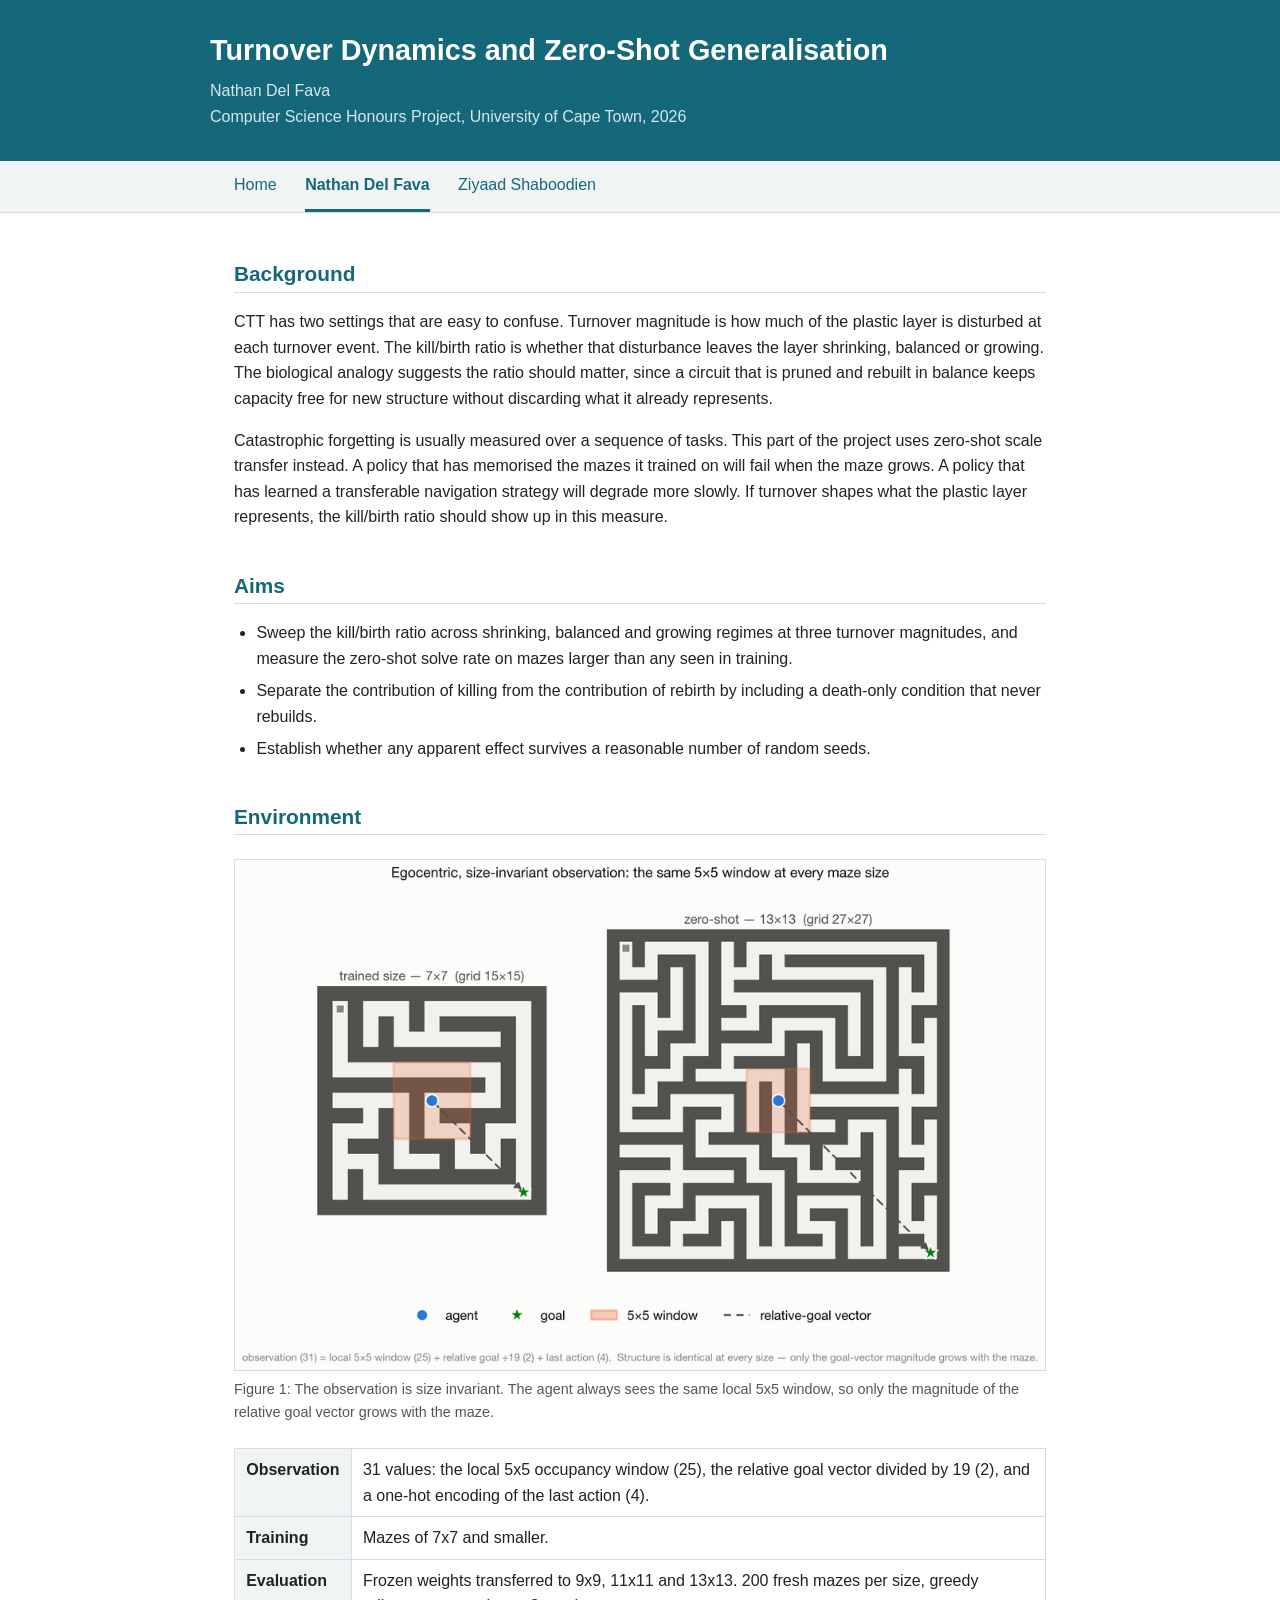
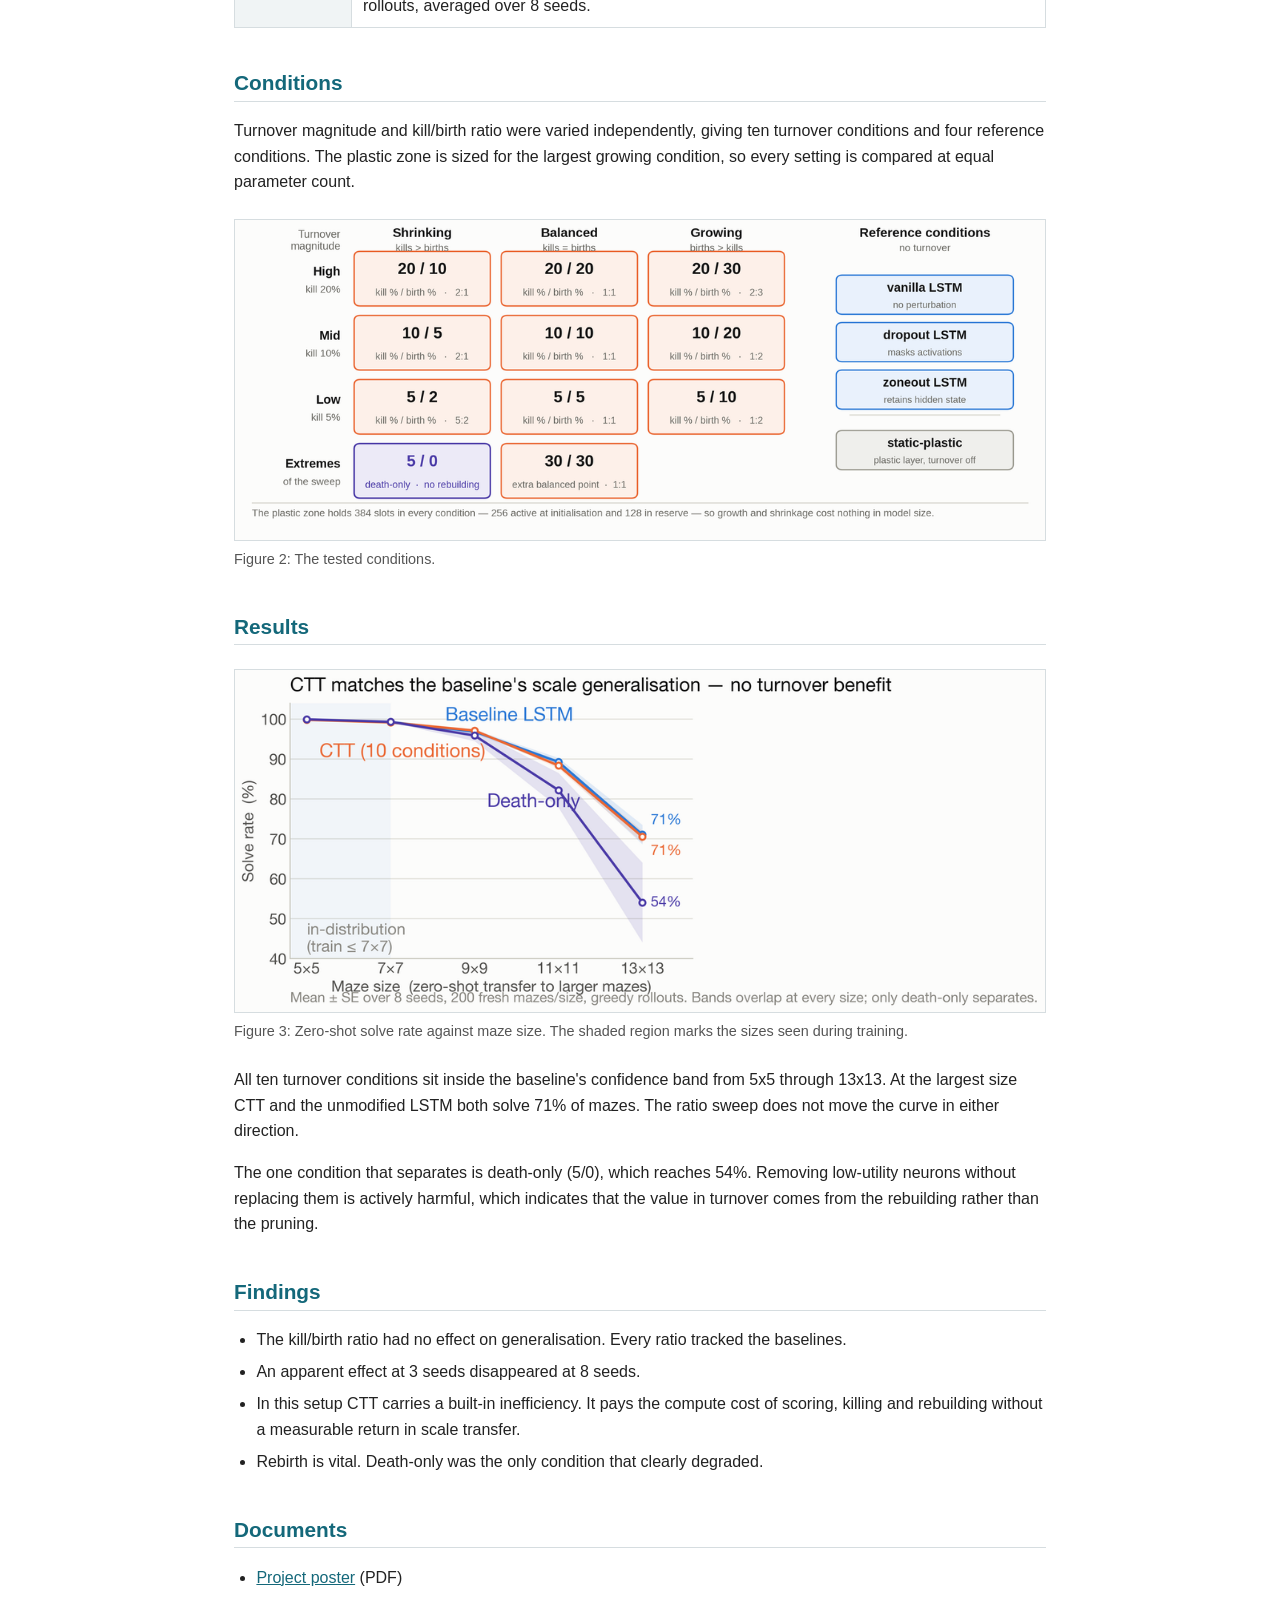
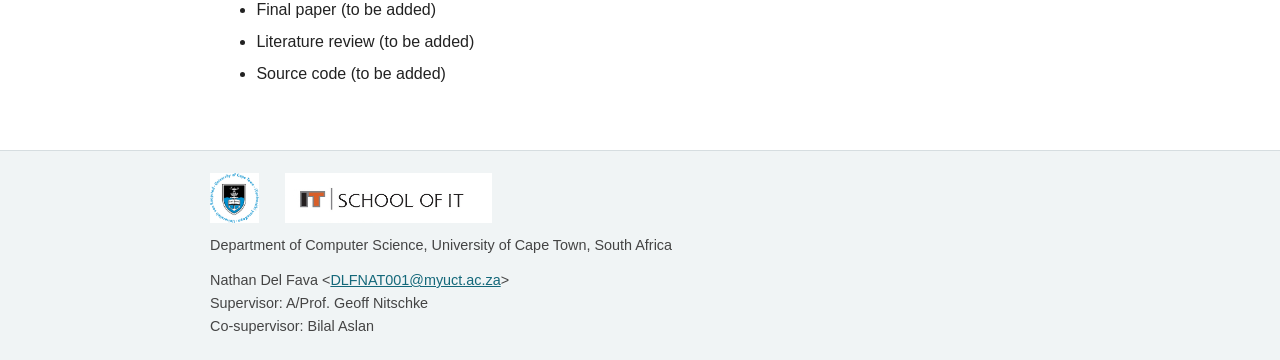
==== delfava.html @ ba9f1d08 "initial commit starting point" ====
<!DOCTYPE html>
<html lang="en">

<head>
<meta charset="utf-8">
<meta name="viewport" content="width=device-width, initial-scale=1">
<title>Nathan Del Fava - Turnover Dynamics and Zero-Shot Generalisation</title>
<link rel="stylesheet" href="style.css">
</head>

<body>

<div id="banner">
<div>
<h1>Turnover Dynamics and Zero-Shot Generalisation</h1>
<p>Nathan Del Fava</p>
<p>Computer Science Honours Project, University of Cape Town, 2026</p>
</div>
</div>

<div id="nav">
<ul>
<li><a href="index.html">Home</a></li>
<li><a class="current" href="delfava.html">Nathan Del Fava</a></li>
<li><a href="shaboodien.html">Ziyaad Shaboodien</a></li>
</ul>
</div>

<div id="content">

<h2>Background</h2>

<p>CTT has two settings that are easy to confuse. Turnover magnitude is how much of the
plastic layer is disturbed at each turnover event. The kill/birth ratio is whether that
disturbance leaves the layer shrinking, balanced or growing. The biological analogy suggests
the ratio should matter, since a circuit that is pruned and rebuilt in balance keeps capacity
free for new structure without discarding what it already represents.</p>

<p>Catastrophic forgetting is usually measured over a sequence of tasks. This part of the
project uses zero-shot scale transfer instead. A policy that has memorised the mazes it
trained on will fail when the maze grows. A policy that has learned a transferable navigation
strategy will degrade more slowly. If turnover shapes what the plastic layer represents, the
kill/birth ratio should show up in this measure.</p>

<h2>Aims</h2>

<ul>
<li>Sweep the kill/birth ratio across shrinking, balanced and growing regimes at three
turnover magnitudes, and measure the zero-shot solve rate on mazes larger than any seen in
training.</li>
<li>Separate the contribution of killing from the contribution of rebirth by including a
death-only condition that never rebuilds.</li>
<li>Establish whether any apparent effect survives a reasonable number of random seeds.</li>
</ul>

<h2>Environment</h2>

<figure>
<img src="assets/maze_env.png" alt="A 7x7 training maze and a 13x13 zero-shot maze, both showing the same 5x5 egocentric observation window, the agent, the goal and the relative goal vector">
<figcaption>Figure 1: The observation is size invariant. The agent always sees the same local
5x5 window, so only the magnitude of the relative goal vector grows with the maze.</figcaption>
</figure>

<table>
<tr>
<th>Observation</th>
<td>31 values: the local 5x5 occupancy window (25), the relative goal vector divided by 19 (2),
and a one-hot encoding of the last action (4).</td>
</tr>
<tr>
<th>Training</th>
<td>Mazes of 7x7 and smaller.</td>
</tr>
<tr>
<th>Evaluation</th>
<td>Frozen weights transferred to 9x9, 11x11 and 13x13. 200 fresh mazes per size, greedy
rollouts, averaged over 8 seeds.</td>
</tr>
</table>

<h2>Conditions</h2>

<p>Turnover magnitude and kill/birth ratio were varied independently, giving ten turnover
conditions and four reference conditions. The plastic zone is sized for the largest growing
condition, so every setting is compared at equal parameter count.</p>

<figure>
<img src="assets/turnover_grid.png" alt="Grid of tested kill and birth percentages across shrinking, balanced and growing regimes at high, mid and low turnover magnitude, plus reference conditions">
<figcaption>Figure 2: The tested conditions.</figcaption>
</figure>

<h2>Results</h2>

<figure>
<img src="assets/scale_generalisation.png" alt="Solve rate against maze size: the baseline LSTM and CTT both reach 71 percent at 13x13 while the death-only condition reaches 54 percent">
<figcaption>Figure 3: Zero-shot solve rate against maze size. The shaded region marks the
sizes seen during training.</figcaption>
</figure>

<p>All ten turnover conditions sit inside the baseline's confidence band from 5x5 through
13x13. At the largest size CTT and the unmodified LSTM both solve 71% of mazes. The ratio
sweep does not move the curve in either direction.</p>

<p>The one condition that separates is death-only (5/0), which reaches 54%. Removing
low-utility neurons without replacing them is actively harmful, which indicates that the
value in turnover comes from the rebuilding rather than the pruning.</p>

<h2>Findings</h2>

<ul>
<li>The kill/birth ratio had no effect on generalisation. Every ratio tracked the
baselines.</li>
<li>An apparent effect at 3 seeds disappeared at 8 seeds.</li>
<li>In this setup CTT carries a built-in inefficiency. It pays the compute cost of scoring,
killing and rebuilding without a measurable return in scale transfer.</li>
<li>Rebirth is vital. Death-only was the only condition that clearly degraded.</li>
</ul>

<h2>Documents</h2>

<ul>
<li><a href="assets/BIONN_Project_Poster.pdf">Project poster</a> (PDF)</li>
<!-- Add individual documents to assets/ and link them here, for example:
<li><a href="assets/DLFNAT001_Final_Paper.pdf">Final paper</a> (PDF)</li>
<li><a href="assets/DLFNAT001_Literature_Review.pdf">Literature review</a> (PDF)</li>
<li><a href="assets/DLFNAT001_Code.zip">Source code</a> (ZIP)</li>
-->
<li>Final paper (to be added)</li>
<li>Literature review (to be added)</li>
<li>Source code (to be added)</li>
</ul>

</div>

<div id="footer">
<div>
<img src="assets/uct_logo.png" alt="University of Cape Town">
<img src="assets/sit_logo.png" alt="UCT School of IT">
<p>Department of Computer Science, University of Cape Town, South Africa</p>
<p>Nathan Del Fava &lt;<a href="mailto:DLFNAT001@myuct.ac.za">DLFNAT001@myuct.ac.za</a>&gt;<br>
Supervisor: A/Prof. Geoff Nitschke<br>
Co-supervisor: Bilal Aslan</p>
</div>
</div>

</body>

</html>
---- style.css ----
/* Complementary Turnover Training - honours project website */

* {
    box-sizing: border-box;
}

body {
    background-color: #ffffff;
    color: #222222;
    font-family: Helvetica, Arial, sans-serif;
    font-size: 16px;
    line-height: 1.6;
    margin: 0;
}

h1, h2, h3 {
    color: #14687a;
    line-height: 1.3;
}

h1 {
    font-size: 1.8em;
    margin: 0 0 0.3em;
}

h2 {
    border-bottom: 1px solid #d6dde0;
    font-size: 1.3em;
    margin: 2em 0 0.8em;
    padding-bottom: 0.2em;
}

h3 {
    font-size: 1.05em;
    margin: 1.5em 0 0.4em;
}

p, ul, ol {
    margin: 0 0 1em;
}

ul, ol {
    padding-left: 1.4em;
}

li {
    margin-bottom: 0.4em;
}

a {
    color: #14687a;
}

/* header */

#banner {
    background-color: #14687a;
    color: #ffffff;
    padding: 2em 1.5em;
}

#banner div {
    margin: 0 auto;
    max-width: 860px;
}

#banner h1 {
    color: #ffffff;
}

#banner p {
    color: #d7e8ed;
    margin: 0;
}

/* navigation */

#nav {
    background-color: #f0f4f5;
    border-bottom: 1px solid #d6dde0;
}

#nav ul {
    list-style: none;
    margin: 0 auto;
    max-width: 860px;
    padding: 0 1.5em;
}

#nav li {
    display: inline-block;
    margin: 0 1.5em 0 0;
}

#nav a {
    display: inline-block;
    padding: 0.7em 0;
    text-decoration: none;
}

#nav a:hover {
    text-decoration: underline;
}

#nav a.current {
    border-bottom: 3px solid #14687a;
    font-weight: bold;
}

/* content */

#content {
    margin: 0 auto;
    max-width: 860px;
    padding: 1em 1.5em 3em;
}

#content h2:first-of-type {
    margin-top: 1.5em;
}

/* the five turnover stages */

ol.stages {
    list-style: none;
    padding-left: 0;
}

ol.stages li {
    border-left: 4px solid #cccccc;
    margin-bottom: 0.6em;
    padding-left: 0.8em;
}

ol.stages li:nth-child(1) { border-left-color: #f4524d; }
ol.stages li:nth-child(2) { border-left-color: #f59a23; }
ol.stages li:nth-child(3) { border-left-color: #ffd43b; }
ol.stages li:nth-child(4) { border-left-color: #2ca24c; }
ol.stages li:nth-child(5) { border-left-color: #1b84a0; }

/* figures */

figure {
    margin: 1.5em 0;
}

figure img {
    border: 1px solid #d6dde0;
    display: block;
    height: auto;
    max-width: 100%;
}

figcaption {
    color: #555555;
    font-size: 0.9em;
    margin-top: 0.5em;
}

/* tables */

table {
    border-collapse: collapse;
    margin-bottom: 1em;
    width: 100%;
}

th, td {
    border: 1px solid #d6dde0;
    padding: 0.5em 0.7em;
    text-align: left;
    vertical-align: top;
}

th {
    background-color: #f0f4f5;
}

/* footer */

#footer {
    background-color: #f0f4f5;
    border-top: 1px solid #d6dde0;
    color: #444444;
    font-size: 0.9em;
    padding: 1.5em;
}

#footer div {
    margin: 0 auto;
    max-width: 860px;
}

#footer img {
    height: 50px;
    margin-right: 1.5em;
    vertical-align: middle;
    width: auto;
}

#footer p {
    margin: 0.8em 0 0;
}
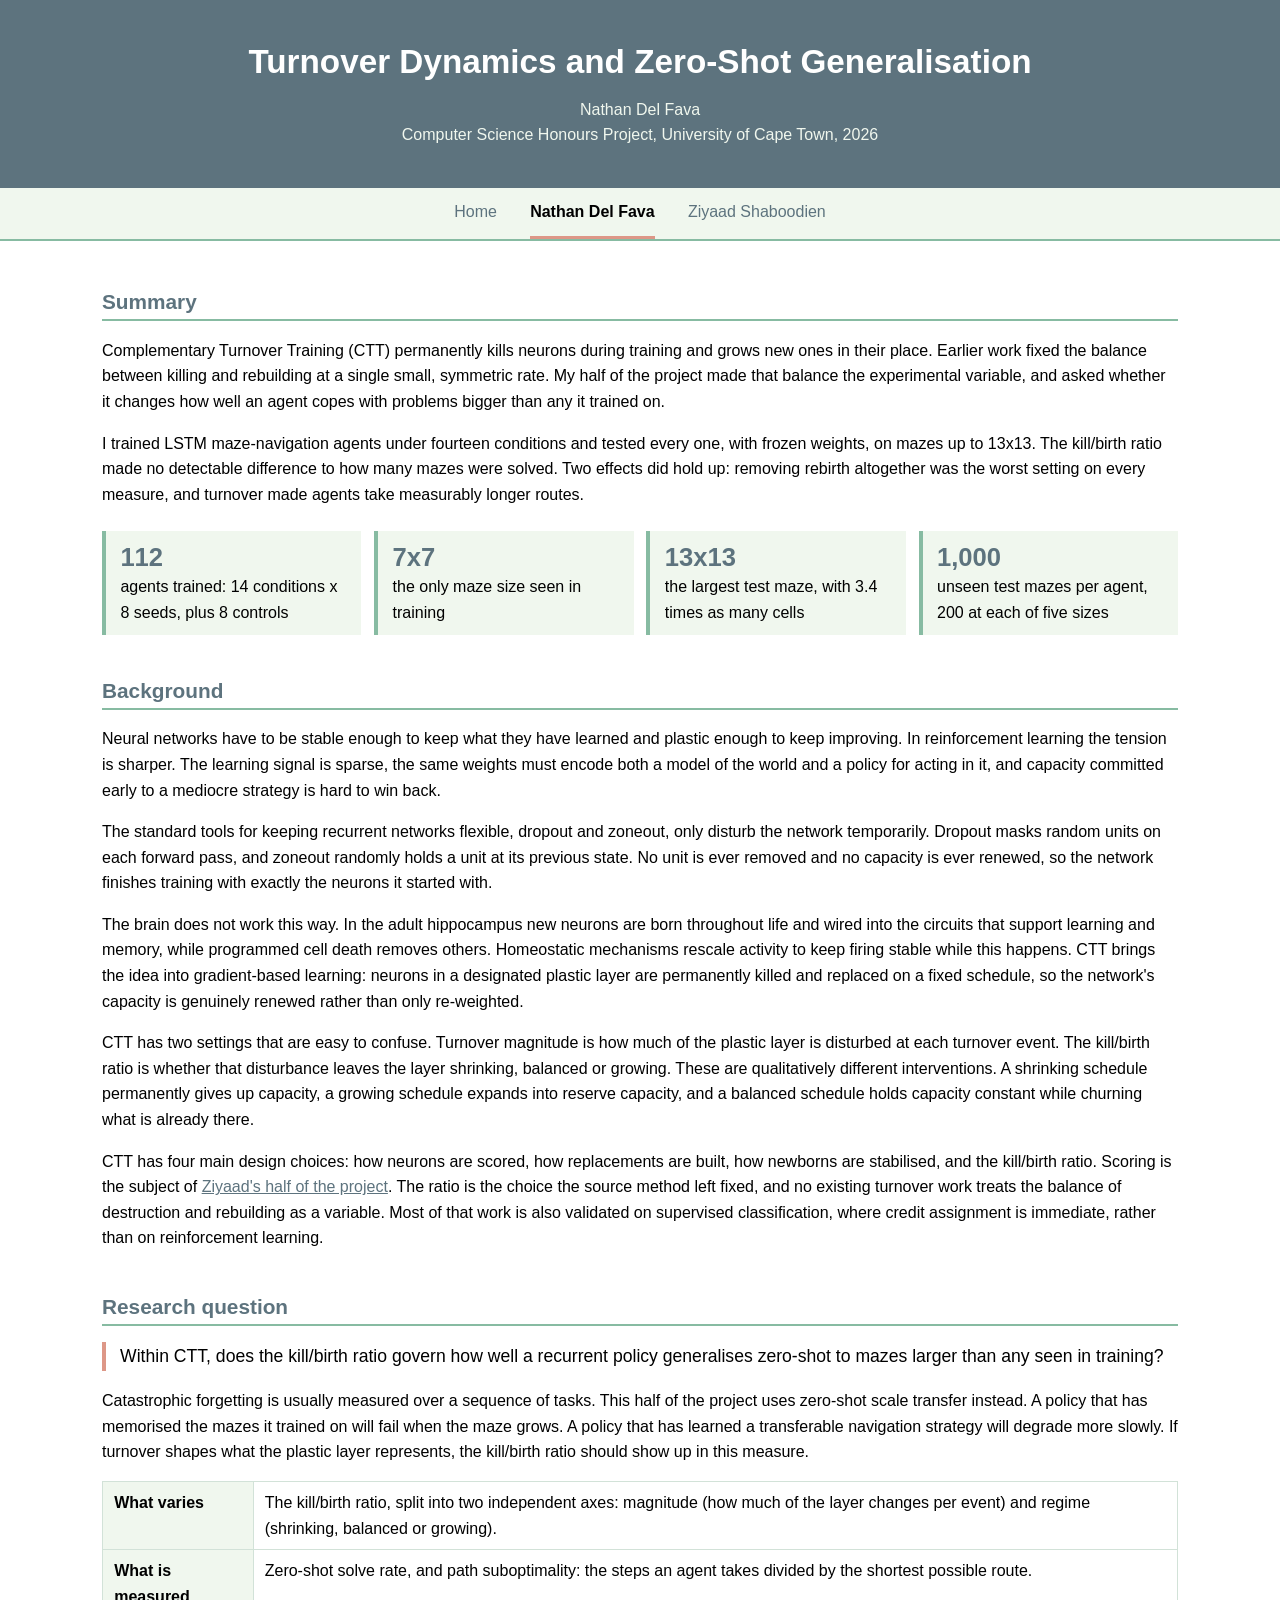
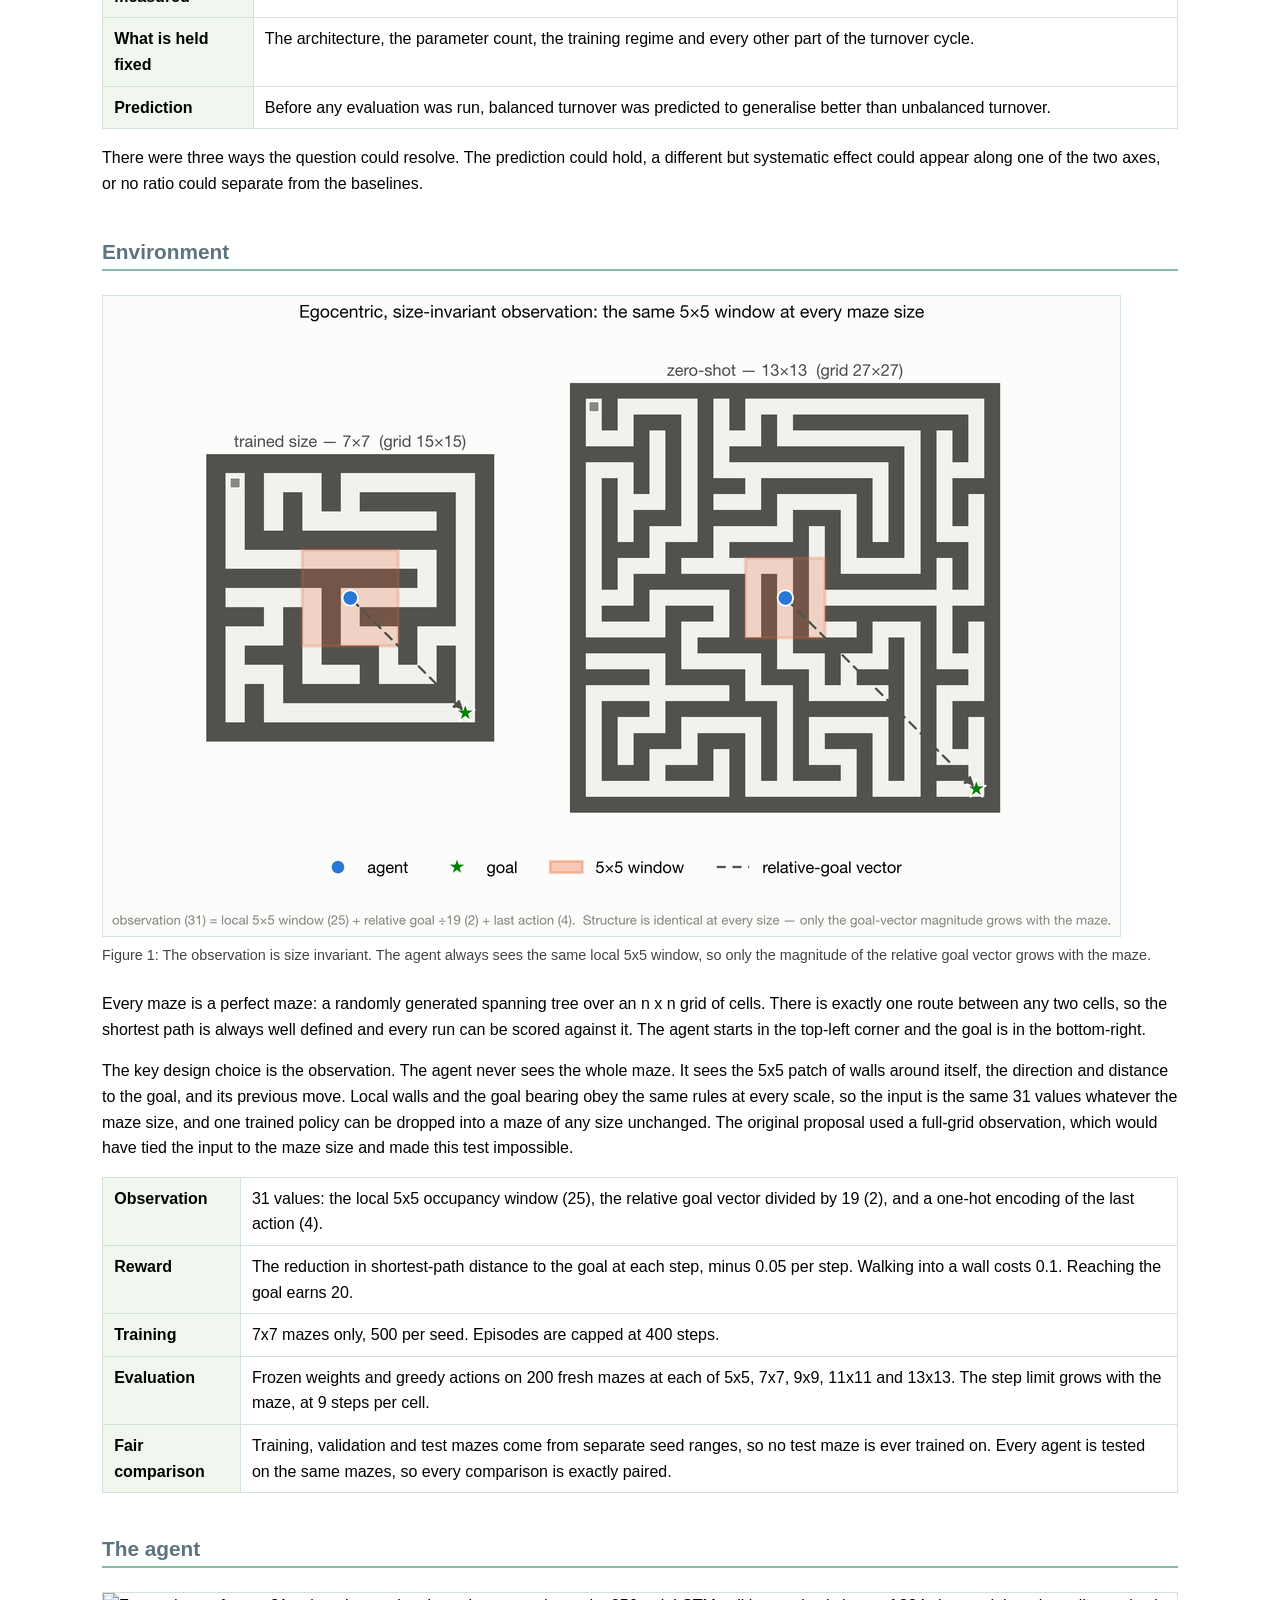
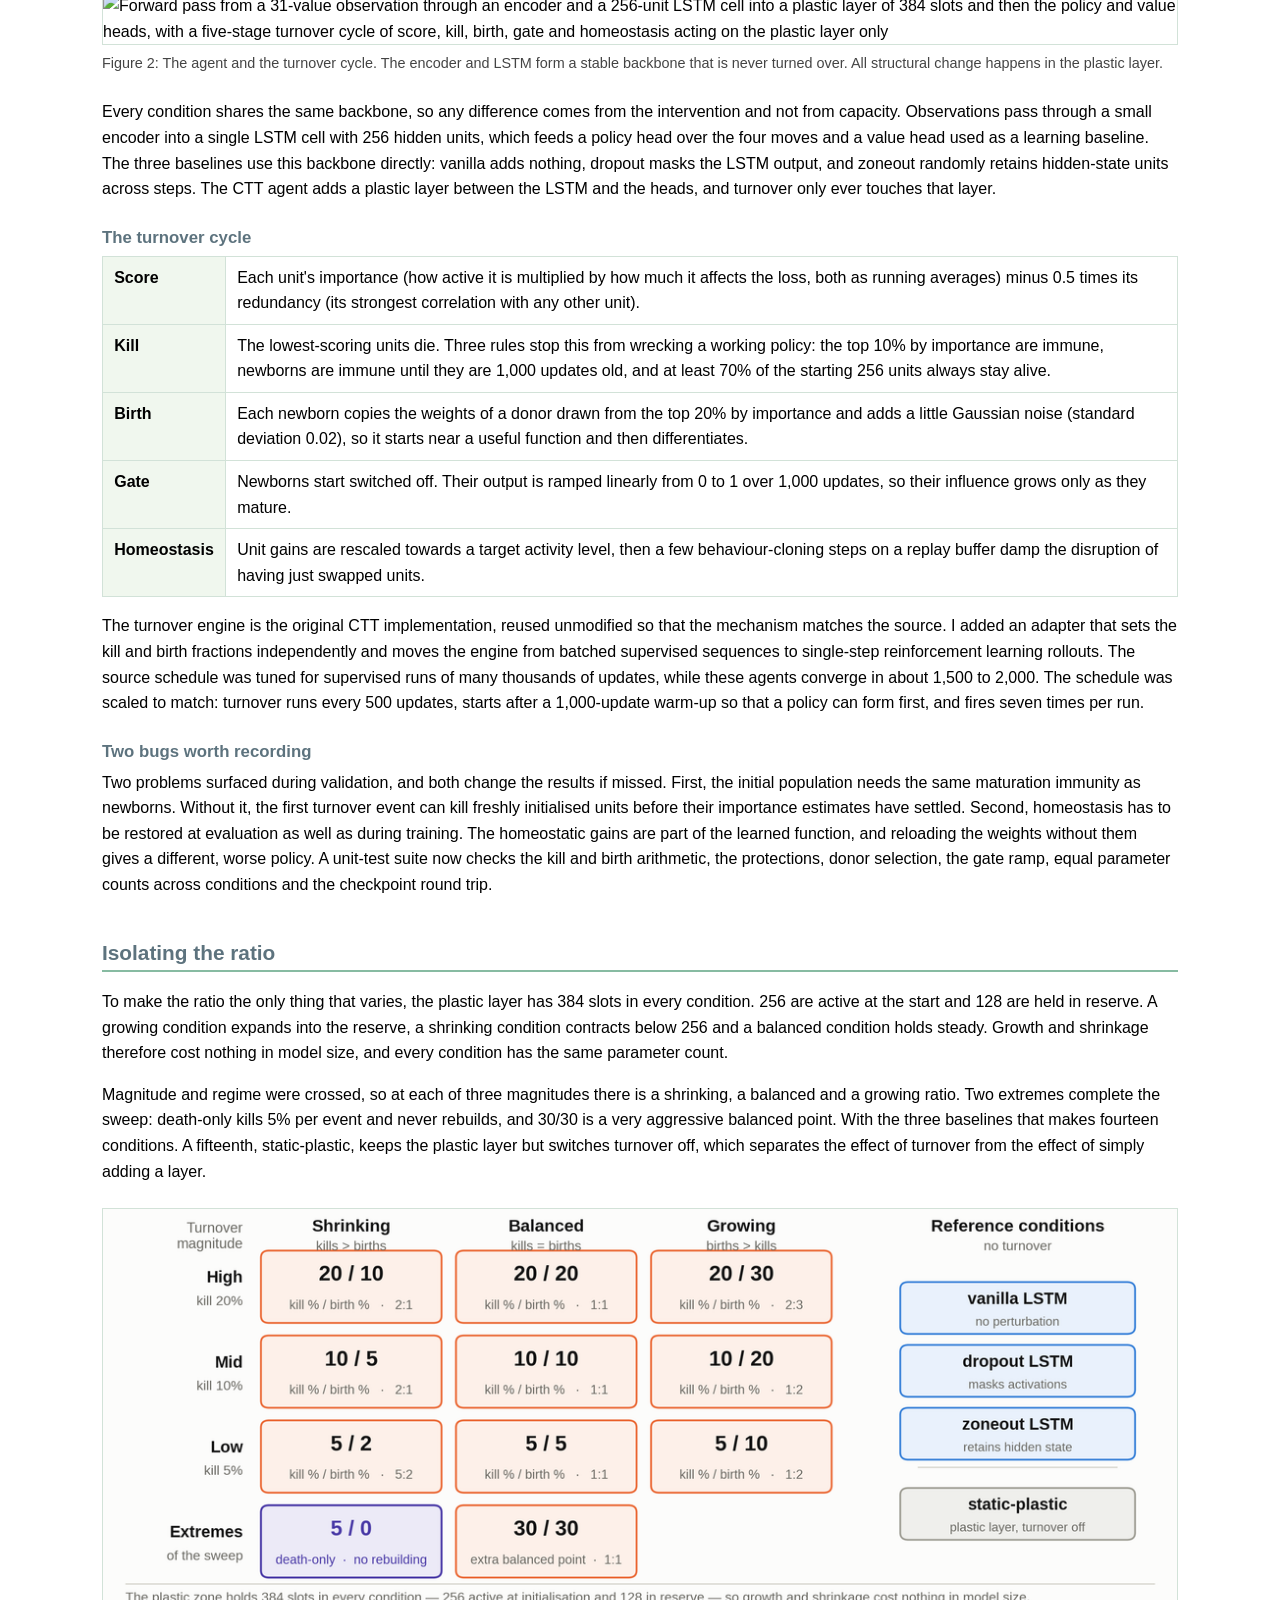
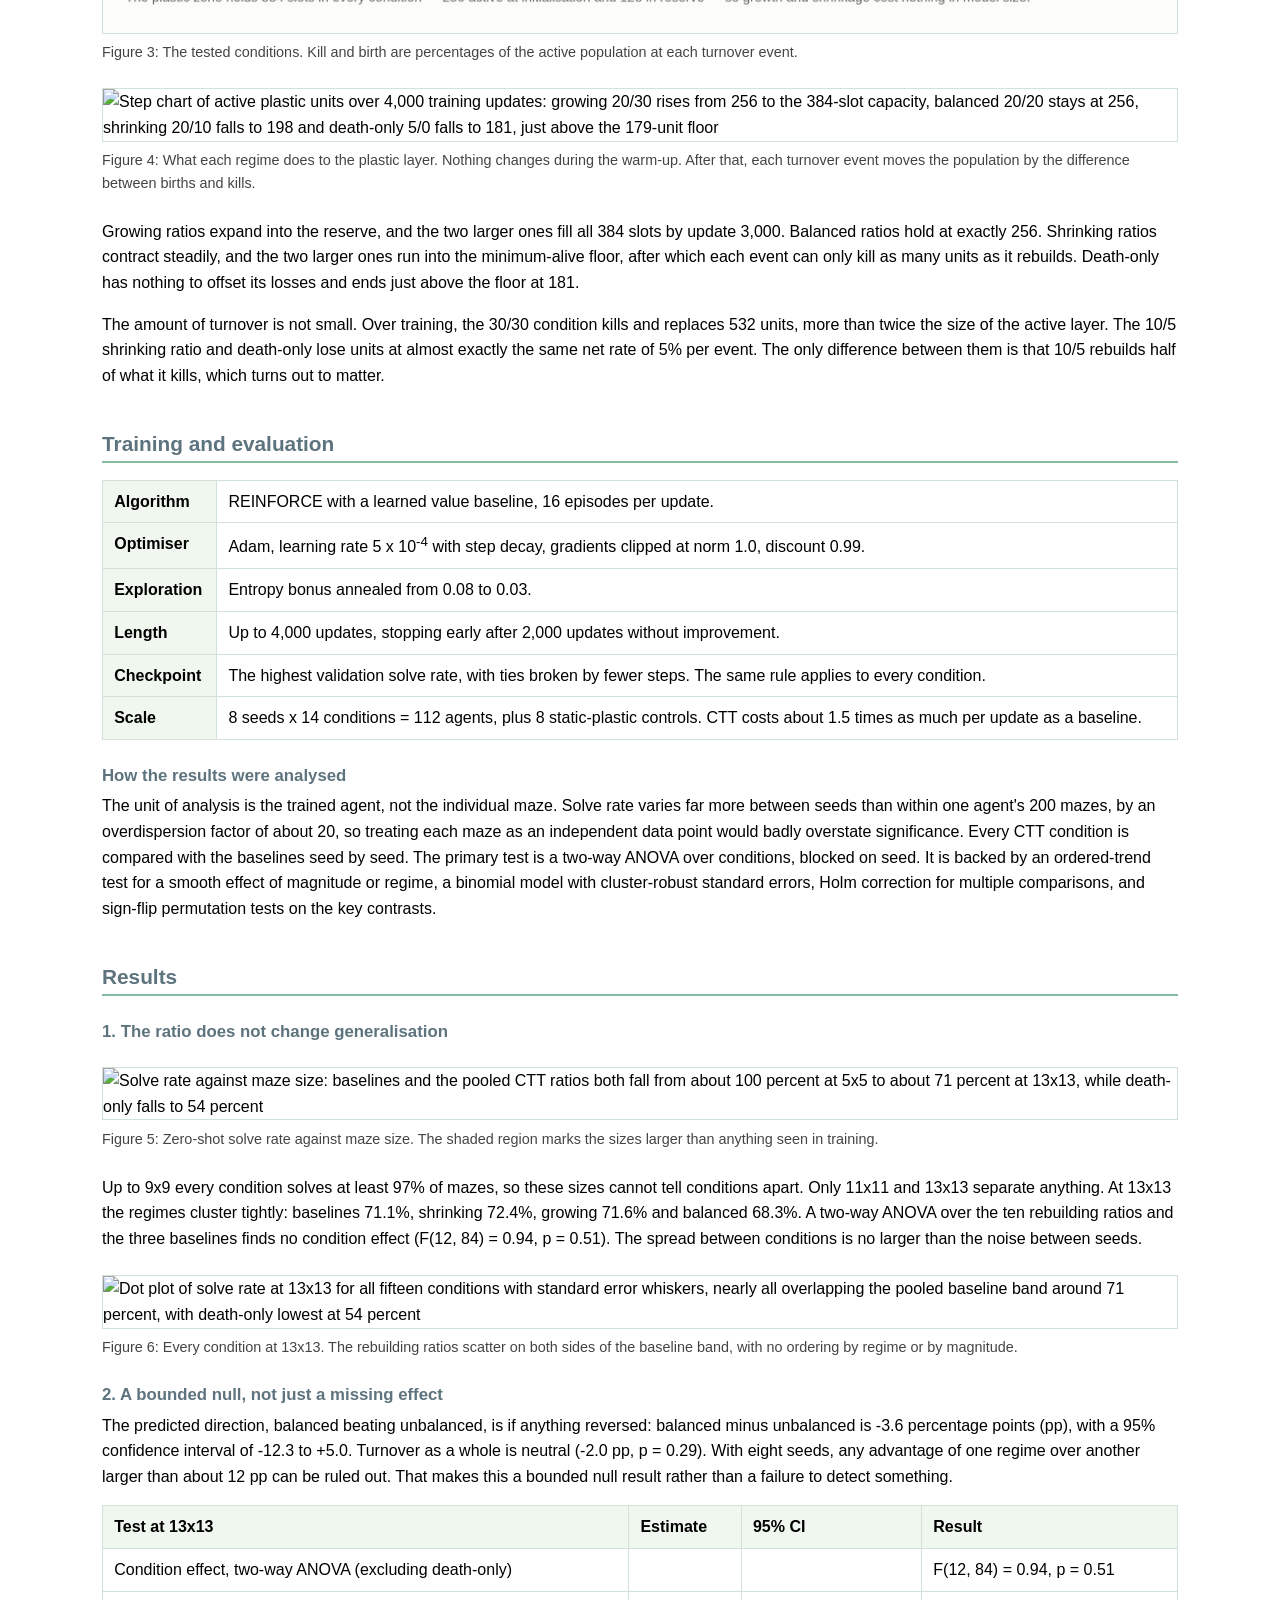
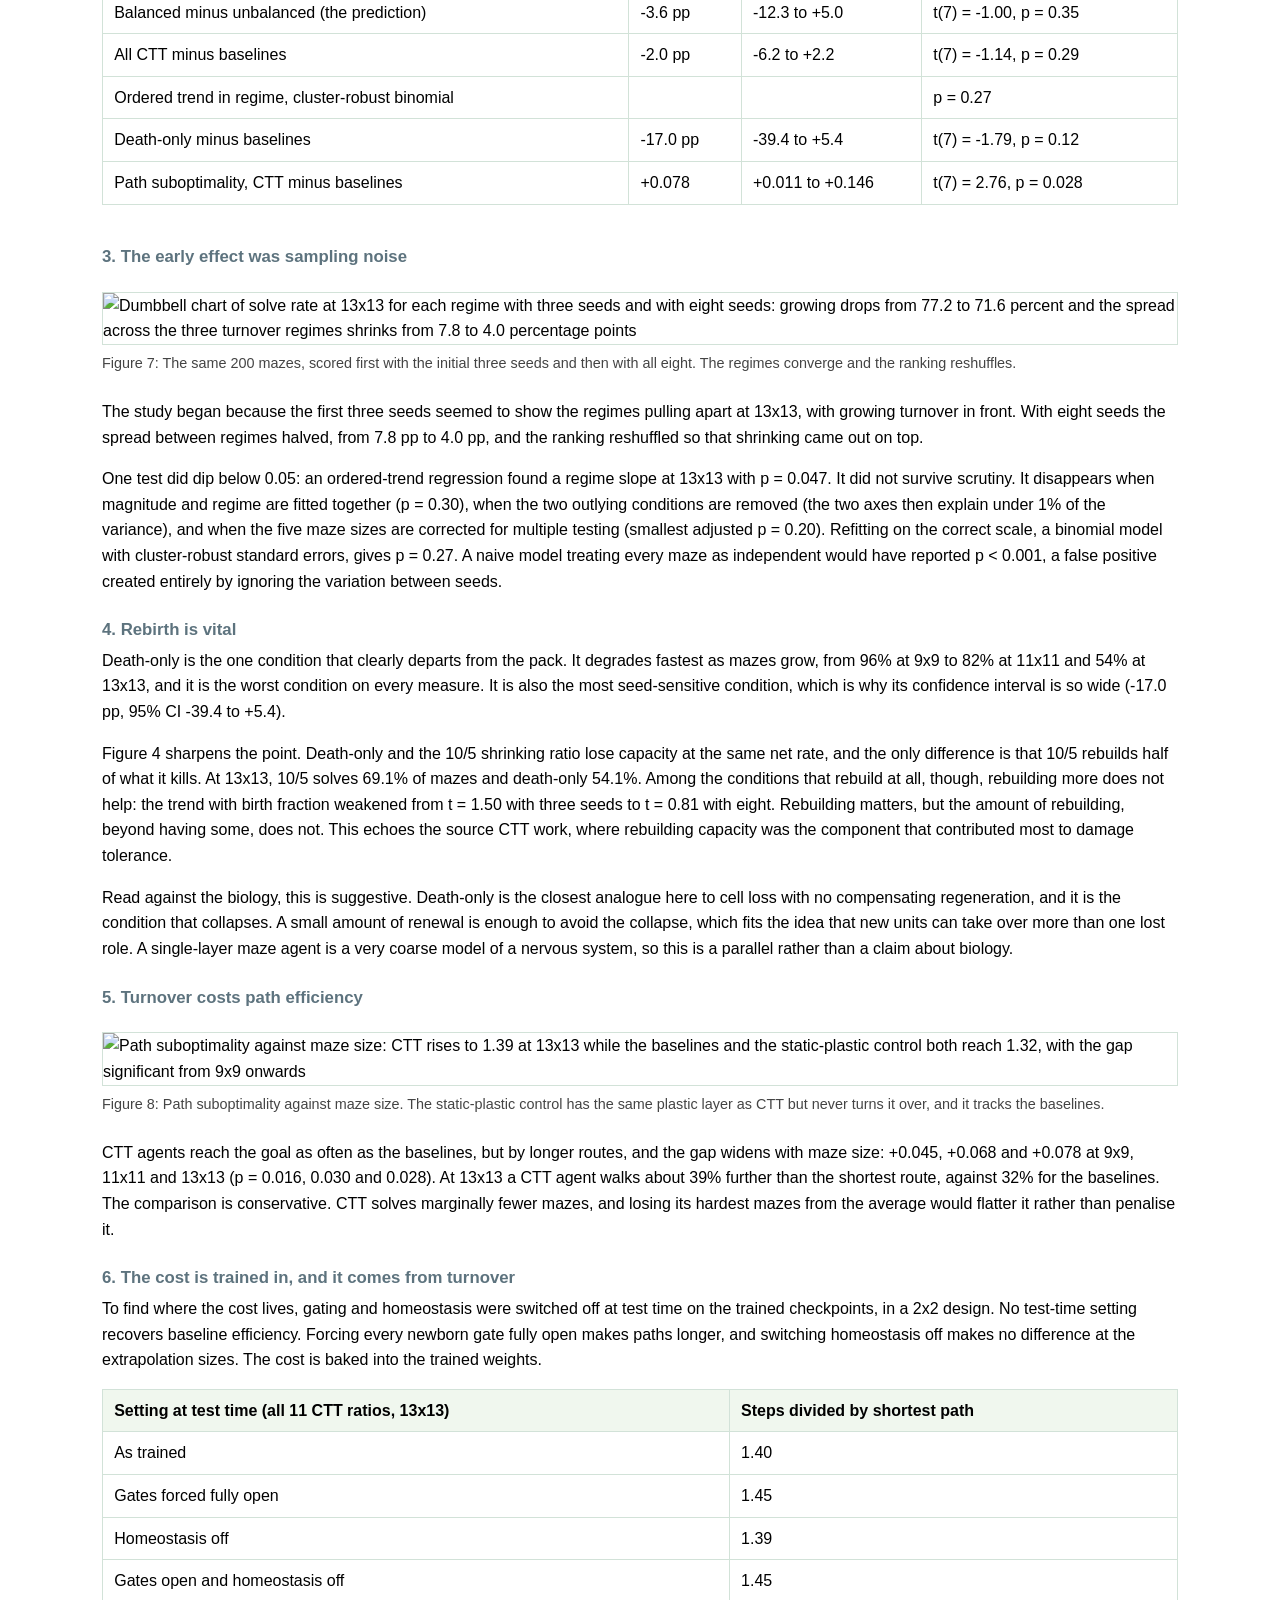
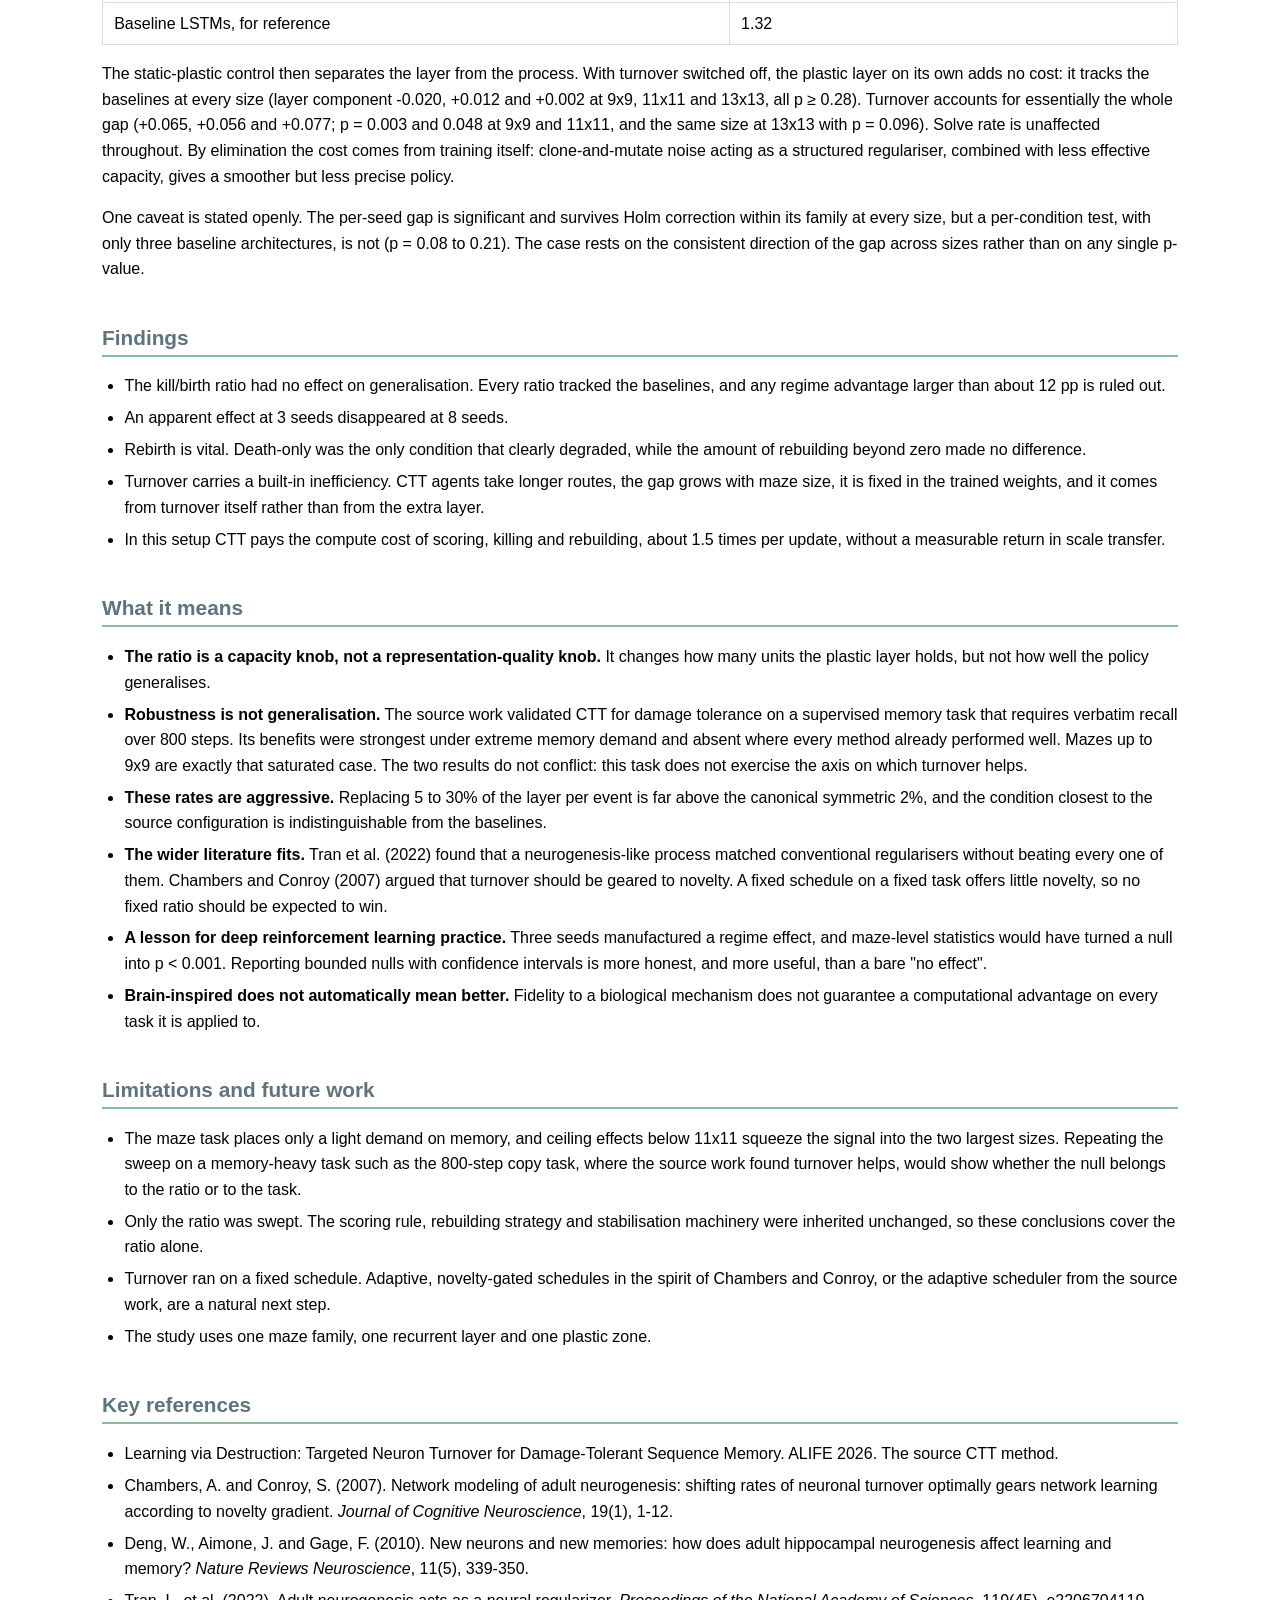
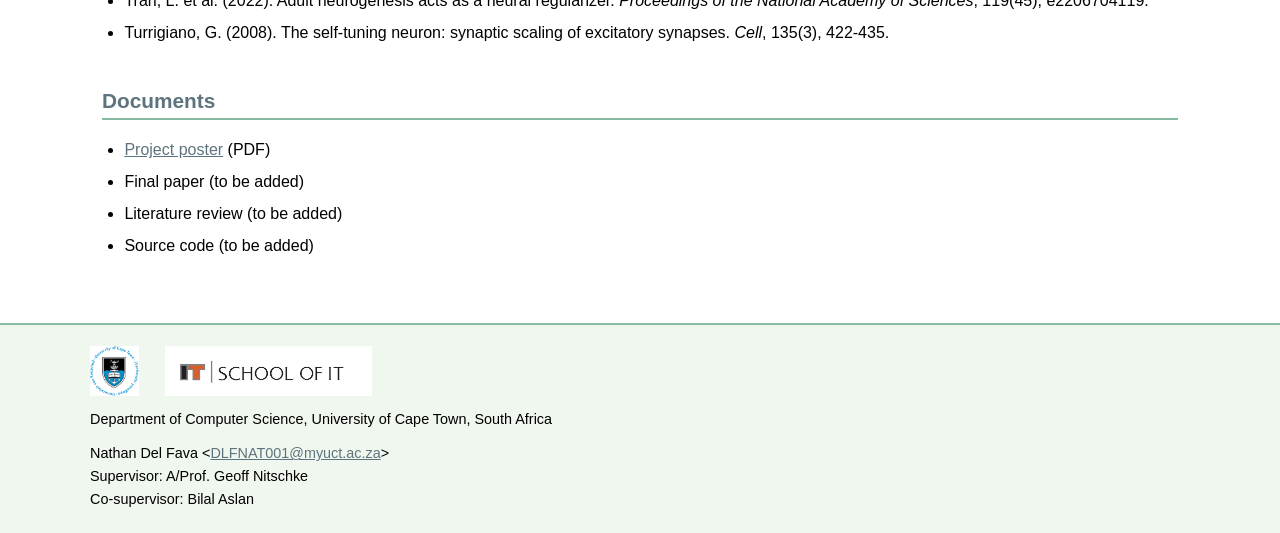
==== commit 83fc803e: "updated nathan part of website" ====
--- a/delfava.html
+++ b/delfava.html
@@ -28,30 +28,96 @@
 
 <div id="content">
 
+<h2>Summary</h2>
+
+<p>Complementary Turnover Training (CTT) permanently kills neurons during training and grows
+new ones in their place. Earlier work fixed the balance between killing and rebuilding at a
+single small, symmetric rate. My half of the project made that balance the experimental
+variable, and asked whether it changes how well an agent copes with problems bigger than any it
+trained on.</p>
+
+<p>I trained LSTM maze-navigation agents under fourteen conditions and tested every one, with
+frozen weights, on mazes up to 13x13. The kill/birth ratio made no detectable difference to how
+many mazes were solved. Two effects did hold up: removing rebirth altogether was the worst
+setting on every measure, and turnover made agents take measurably longer routes.</p>
+
+<ul class="keyfacts">
+<li><strong>112</strong> agents trained: 14 conditions x 8 seeds, plus 8 controls</li>
+<li><strong>7x7</strong> the only maze size seen in training</li>
+<li><strong>13x13</strong> the largest test maze, with 3.4 times as many cells</li>
+<li><strong>1,000</strong> unseen test mazes per agent, 200 at each of five sizes</li>
+</ul>
+
 <h2>Background</h2>
+
+<p>Neural networks have to be stable enough to keep what they have learned and plastic enough
+to keep improving. In reinforcement learning the tension is sharper. The learning signal is
+sparse, the same weights must encode both a model of the world and a policy for acting in it,
+and capacity committed early to a mediocre strategy is hard to win back.</p>
+
+<p>The standard tools for keeping recurrent networks flexible, dropout and zoneout, only
+disturb the network temporarily. Dropout masks random units on each forward pass, and zoneout
+randomly holds a unit at its previous state. No unit is ever removed and no capacity is ever
+renewed, so the network finishes training with exactly the neurons it started with.</p>
+
+<p>The brain does not work this way. In the adult hippocampus new neurons are born throughout
+life and wired into the circuits that support learning and memory, while programmed cell death
+removes others. Homeostatic mechanisms rescale activity to keep firing stable while this
+happens. CTT brings the idea into gradient-based learning: neurons in a designated plastic layer
+are permanently killed and replaced on a fixed schedule, so the network's capacity is genuinely
+renewed rather than only re-weighted.</p>
 
 <p>CTT has two settings that are easy to confuse. Turnover magnitude is how much of the
 plastic layer is disturbed at each turnover event. The kill/birth ratio is whether that
-disturbance leaves the layer shrinking, balanced or growing. The biological analogy suggests
-the ratio should matter, since a circuit that is pruned and rebuilt in balance keeps capacity
-free for new structure without discarding what it already represents.</p>
-
-<p>Catastrophic forgetting is usually measured over a sequence of tasks. This part of the
-project uses zero-shot scale transfer instead. A policy that has memorised the mazes it
-trained on will fail when the maze grows. A policy that has learned a transferable navigation
-strategy will degrade more slowly. If turnover shapes what the plastic layer represents, the
-kill/birth ratio should show up in this measure.</p>
-
-<h2>Aims</h2>
-
-<ul>
-<li>Sweep the kill/birth ratio across shrinking, balanced and growing regimes at three
-turnover magnitudes, and measure the zero-shot solve rate on mazes larger than any seen in
-training.</li>
-<li>Separate the contribution of killing from the contribution of rebirth by including a
-death-only condition that never rebuilds.</li>
-<li>Establish whether any apparent effect survives a reasonable number of random seeds.</li>
-</ul>
+disturbance leaves the layer shrinking, balanced or growing. These are qualitatively different
+interventions. A shrinking schedule permanently gives up capacity, a growing schedule expands
+into reserve capacity, and a balanced schedule holds capacity constant while churning what is
+already there.</p>
+
+<p>CTT has four main design choices: how neurons are scored, how replacements are built, how
+newborns are stabilised, and the kill/birth ratio. Scoring is the subject of
+<a href="shaboodien.html">Ziyaad's half of the project</a>. The ratio is the choice the source
+method left fixed, and no existing turnover work treats the balance of destruction and
+rebuilding as a variable. Most of that work is also validated on supervised classification,
+where credit assignment is immediate, rather than on reinforcement learning.</p>
+
+<h2>Research question</h2>
+
+<p class="question">Within CTT, does the kill/birth ratio govern how well a recurrent policy
+generalises zero-shot to mazes larger than any seen in training?</p>
+
+<p>Catastrophic forgetting is usually measured over a sequence of tasks. This half of the
+project uses zero-shot scale transfer instead. A policy that has memorised the mazes it trained
+on will fail when the maze grows. A policy that has learned a transferable navigation strategy
+will degrade more slowly. If turnover shapes what the plastic layer represents, the kill/birth
+ratio should show up in this measure.</p>
+
+<table>
+<tr>
+<th>What varies</th>
+<td>The kill/birth ratio, split into two independent axes: magnitude (how much of the layer
+changes per event) and regime (shrinking, balanced or growing).</td>
+</tr>
+<tr>
+<th>What is measured</th>
+<td>Zero-shot solve rate, and path suboptimality: the steps an agent takes divided by the
+shortest possible route.</td>
+</tr>
+<tr>
+<th>What is held fixed</th>
+<td>The architecture, the parameter count, the training regime and every other part of the
+turnover cycle.</td>
+</tr>
+<tr>
+<th>Prediction</th>
+<td>Before any evaluation was run, balanced turnover was predicted to generalise better than
+unbalanced turnover.</td>
+</tr>
+</table>
+
+<p>There were three ways the question could resolve. The prediction could hold, a different but
+systematic effect could appear along one of the two axes, or no ratio could separate from the
+baselines.</p>
 
 <h2>Environment</h2>
 
@@ -61,6 +127,18 @@
 5x5 window, so only the magnitude of the relative goal vector grows with the maze.</figcaption>
 </figure>
 
+<p>Every maze is a perfect maze: a randomly generated spanning tree over an n x n grid of
+cells. There is exactly one route between any two cells, so the shortest path is always well
+defined and every run can be scored against it. The agent starts in the top-left corner and the
+goal is in the bottom-right.</p>
+
+<p>The key design choice is the observation. The agent never sees the whole maze. It sees the
+5x5 patch of walls around itself, the direction and distance to the goal, and its previous move.
+Local walls and the goal bearing obey the same rules at every scale, so the input is the same 31
+values whatever the maze size, and one trained policy can be dropped into a maze of any size
+unchanged. The original proposal used a full-grid observation, which would have tied the input
+to the maze size and made this test impossible.</p>
+
 <table>
 <tr>
 <th>Observation</th>
@@ -68,52 +146,424 @@
 and a one-hot encoding of the last action (4).</td>
 </tr>
 <tr>
+<th>Reward</th>
+<td>The reduction in shortest-path distance to the goal at each step, minus 0.05 per step.
+Walking into a wall costs 0.1. Reaching the goal earns 20.</td>
+</tr>
+<tr>
 <th>Training</th>
-<td>Mazes of 7x7 and smaller.</td>
+<td>7x7 mazes only, 500 per seed. Episodes are capped at 400 steps.</td>
 </tr>
 <tr>
 <th>Evaluation</th>
-<td>Frozen weights transferred to 9x9, 11x11 and 13x13. 200 fresh mazes per size, greedy
-rollouts, averaged over 8 seeds.</td>
+<td>Frozen weights and greedy actions on 200 fresh mazes at each of 5x5, 7x7, 9x9, 11x11 and
+13x13. The step limit grows with the maze, at 9 steps per cell.</td>
+</tr>
+<tr>
+<th>Fair comparison</th>
+<td>Training, validation and test mazes come from separate seed ranges, so no test maze is ever
+trained on. Every agent is tested on the same mazes, so every comparison is exactly
+paired.</td>
 </tr>
 </table>
 
-<h2>Conditions</h2>
-
-<p>Turnover magnitude and kill/birth ratio were varied independently, giving ten turnover
-conditions and four reference conditions. The plastic zone is sized for the largest growing
-condition, so every setting is compared at equal parameter count.</p>
+<h2>The agent</h2>
+
+<figure>
+<img src="assets/delfava_architecture.svg" alt="Forward pass from a 31-value observation through an encoder and a 256-unit LSTM cell into a plastic layer of 384 slots and then the policy and value heads, with a five-stage turnover cycle of score, kill, birth, gate and homeostasis acting on the plastic layer only">
+<figcaption>Figure 2: The agent and the turnover cycle. The encoder and LSTM form a stable backbone
+that is never turned over. All structural change happens in the plastic layer.</figcaption>
+</figure>
+
+<p>Every condition shares the same backbone, so any difference comes from the intervention and
+not from capacity. Observations pass through a small encoder into a single LSTM cell with 256
+hidden units, which feeds a policy head over the four moves and a value head used as a learning
+baseline. The three baselines use this backbone directly: vanilla adds nothing, dropout masks the
+LSTM output, and zoneout randomly retains hidden-state units across steps. The CTT agent adds a
+plastic layer between the LSTM and the heads, and turnover only ever touches that layer.</p>
+
+<h3>The turnover cycle</h3>
+
+<table>
+<tr>
+<th>Score</th>
+<td>Each unit's importance (how active it is multiplied by how much it affects the loss, both as
+running averages) minus 0.5 times its redundancy (its strongest correlation with any other
+unit).</td>
+</tr>
+<tr>
+<th>Kill</th>
+<td>The lowest-scoring units die. Three rules stop this from wrecking a working policy: the top
+10% by importance are immune, newborns are immune until they are 1,000 updates old, and at least
+70% of the starting 256 units always stay alive.</td>
+</tr>
+<tr>
+<th>Birth</th>
+<td>Each newborn copies the weights of a donor drawn from the top 20% by importance and adds a
+little Gaussian noise (standard deviation 0.02), so it starts near a useful function and then
+differentiates.</td>
+</tr>
+<tr>
+<th>Gate</th>
+<td>Newborns start switched off. Their output is ramped linearly from 0 to 1 over 1,000
+updates, so their influence grows only as they mature.</td>
+</tr>
+<tr>
+<th>Homeostasis</th>
+<td>Unit gains are rescaled towards a target activity level, then a few behaviour-cloning steps
+on a replay buffer damp the disruption of having just swapped units.</td>
+</tr>
+</table>
+
+<p>The turnover engine is the original CTT implementation, reused unmodified so that the
+mechanism matches the source. I added an adapter that sets the kill and birth fractions
+independently and moves the engine from batched supervised sequences to single-step
+reinforcement learning rollouts. The source schedule was tuned for supervised runs of many
+thousands of updates, while these agents converge in about 1,500 to 2,000. The schedule was
+scaled to match: turnover runs every 500 updates, starts after a 1,000-update warm-up so that a
+policy can form first, and fires seven times per run.</p>
+
+<h3>Two bugs worth recording</h3>
+
+<p>Two problems surfaced during validation, and both change the results if missed. First, the
+initial population needs the same maturation immunity as newborns. Without it, the first
+turnover event can kill freshly initialised units before their importance estimates have
+settled. Second, homeostasis has to be restored at evaluation as well as during training. The
+homeostatic gains are part of the learned function, and reloading the weights without them gives
+a different, worse policy. A unit-test suite now checks the kill and birth arithmetic, the
+protections, donor selection, the gate ramp, equal parameter counts across conditions and the
+checkpoint round trip.</p>
+
+<h2>Isolating the ratio</h2>
+
+<p>To make the ratio the only thing that varies, the plastic layer has 384 slots in every
+condition. 256 are active at the start and 128 are held in reserve. A growing condition expands
+into the reserve, a shrinking condition contracts below 256 and a balanced condition holds
+steady. Growth and shrinkage therefore cost nothing in model size, and every condition has the
+same parameter count.</p>
+
+<p>Magnitude and regime were crossed, so at each of three magnitudes there is a shrinking, a
+balanced and a growing ratio. Two extremes complete the sweep: death-only kills 5% per event and
+never rebuilds, and 30/30 is a very aggressive balanced point. With the three baselines that
+makes fourteen conditions. A fifteenth, static-plastic, keeps the plastic layer but switches
+turnover off, which separates the effect of turnover from the effect of simply adding a
+layer.</p>
 
 <figure>
 <img src="assets/turnover_grid.png" alt="Grid of tested kill and birth percentages across shrinking, balanced and growing regimes at high, mid and low turnover magnitude, plus reference conditions">
-<figcaption>Figure 2: The tested conditions.</figcaption>
-</figure>
+<figcaption>Figure 3: The tested conditions. Kill and birth are percentages of the active
+population at each turnover event.</figcaption>
+</figure>
+
+<figure>
+<img src="assets/delfava_population.svg" alt="Step chart of active plastic units over 4,000 training updates: growing 20/30 rises from 256 to the 384-slot capacity, balanced 20/20 stays at 256, shrinking 20/10 falls to 198 and death-only 5/0 falls to 181, just above the 179-unit floor">
+<figcaption>Figure 4: What each regime does to the plastic layer. Nothing changes during the
+warm-up. After that, each turnover event moves the population by the difference between births
+and kills.</figcaption>
+</figure>
+
+<p>Growing ratios expand into the reserve, and the two larger ones fill all 384 slots by update
+3,000. Balanced ratios hold at exactly 256. Shrinking ratios contract steadily, and the two
+larger ones run into the minimum-alive floor, after which each event can only kill as many units
+as it rebuilds. Death-only has nothing to offset its losses and ends just above the floor at
+181.</p>
+
+<p>The amount of turnover is not small. Over training, the 30/30 condition kills and replaces
+532 units, more than twice the size of the active layer. The 10/5 shrinking ratio and death-only
+lose units at almost exactly the same net rate of 5% per event. The only difference between
+them is that 10/5 rebuilds half of what it kills, which turns out to matter.</p>
+
+<h2>Training and evaluation</h2>
+
+<table>
+<tr>
+<th>Algorithm</th>
+<td>REINFORCE with a learned value baseline, 16 episodes per update.</td>
+</tr>
+<tr>
+<th>Optimiser</th>
+<td>Adam, learning rate 5 x 10<sup>-4</sup> with step decay, gradients clipped at norm 1.0,
+discount 0.99.</td>
+</tr>
+<tr>
+<th>Exploration</th>
+<td>Entropy bonus annealed from 0.08 to 0.03.</td>
+</tr>
+<tr>
+<th>Length</th>
+<td>Up to 4,000 updates, stopping early after 2,000 updates without improvement.</td>
+</tr>
+<tr>
+<th>Checkpoint</th>
+<td>The highest validation solve rate, with ties broken by fewer steps. The same rule applies to
+every condition.</td>
+</tr>
+<tr>
+<th>Scale</th>
+<td>8 seeds x 14 conditions = 112 agents, plus 8 static-plastic controls. CTT costs about 1.5
+times as much per update as a baseline.</td>
+</tr>
+</table>
+
+<h3>How the results were analysed</h3>
+
+<p>The unit of analysis is the trained agent, not the individual maze. Solve rate varies far
+more between seeds than within one agent's 200 mazes, by an overdispersion factor of about 20,
+so treating each maze as an independent data point would badly overstate significance. Every
+CTT condition is compared with the baselines seed by seed. The primary test is a two-way ANOVA
+over conditions, blocked on seed. It is backed by an ordered-trend test for a smooth effect of
+magnitude or regime, a binomial model with cluster-robust standard errors, Holm correction for
+multiple comparisons, and sign-flip permutation tests on the key contrasts.</p>
 
 <h2>Results</h2>
 
-<figure>
-<img src="assets/scale_generalisation.png" alt="Solve rate against maze size: the baseline LSTM and CTT both reach 71 percent at 13x13 while the death-only condition reaches 54 percent">
-<figcaption>Figure 3: Zero-shot solve rate against maze size. The shaded region marks the
-sizes seen during training.</figcaption>
-</figure>
-
-<p>All ten turnover conditions sit inside the baseline's confidence band from 5x5 through
-13x13. At the largest size CTT and the unmodified LSTM both solve 71% of mazes. The ratio
-sweep does not move the curve in either direction.</p>
-
-<p>The one condition that separates is death-only (5/0), which reaches 54%. Removing
-low-utility neurons without replacing them is actively harmful, which indicates that the
-value in turnover comes from the rebuilding rather than the pruning.</p>
+<h3>1. The ratio does not change generalisation</h3>
+
+<figure>
+<img src="assets/delfava_scale.svg" alt="Solve rate against maze size: baselines and the pooled CTT ratios both fall from about 100 percent at 5x5 to about 71 percent at 13x13, while death-only falls to 54 percent">
+<figcaption>Figure 5: Zero-shot solve rate against maze size. The shaded region marks the sizes
+larger than anything seen in training.</figcaption>
+</figure>
+
+<p>Up to 9x9 every condition solves at least 97% of mazes, so these sizes cannot tell
+conditions apart. Only 11x11 and 13x13 separate anything. At 13x13 the regimes cluster tightly:
+baselines 71.1%, shrinking 72.4%, growing 71.6% and balanced 68.3%. A two-way ANOVA over the ten
+rebuilding ratios and the three baselines finds no condition effect (F(12, 84) = 0.94,
+p = 0.51). The spread between conditions is no larger than the noise between seeds.</p>
+
+<figure>
+<img src="assets/delfava_conditions13.svg" alt="Dot plot of solve rate at 13x13 for all fifteen conditions with standard error whiskers, nearly all overlapping the pooled baseline band around 71 percent, with death-only lowest at 54 percent">
+<figcaption>Figure 6: Every condition at 13x13. The rebuilding ratios scatter on both sides of
+the baseline band, with no ordering by regime or by magnitude.</figcaption>
+</figure>
+
+<h3>2. A bounded null, not just a missing effect</h3>
+
+<p>The predicted direction, balanced beating unbalanced, is if anything reversed: balanced minus
+unbalanced is -3.6 percentage points (pp), with a 95% confidence interval of -12.3 to +5.0.
+Turnover as a whole is neutral (-2.0 pp, p = 0.29). With eight seeds, any advantage of one
+regime over another larger than about 12 pp can be ruled out. That makes this a bounded null
+result rather than a failure to detect something.</p>
+
+<div class="scroll">
+<table>
+<tr>
+<th>Test at 13x13</th>
+<th>Estimate</th>
+<th>95% CI</th>
+<th>Result</th>
+</tr>
+<tr>
+<td>Condition effect, two-way ANOVA (excluding death-only)</td>
+<td></td>
+<td></td>
+<td>F(12, 84) = 0.94, p = 0.51</td>
+</tr>
+<tr>
+<td>Balanced minus unbalanced (the prediction)</td>
+<td>-3.6 pp</td>
+<td>-12.3 to +5.0</td>
+<td>t(7) = -1.00, p = 0.35</td>
+</tr>
+<tr>
+<td>All CTT minus baselines</td>
+<td>-2.0 pp</td>
+<td>-6.2 to +2.2</td>
+<td>t(7) = -1.14, p = 0.29</td>
+</tr>
+<tr>
+<td>Ordered trend in regime, cluster-robust binomial</td>
+<td></td>
+<td></td>
+<td>p = 0.27</td>
+</tr>
+<tr>
+<td>Death-only minus baselines</td>
+<td>-17.0 pp</td>
+<td>-39.4 to +5.4</td>
+<td>t(7) = -1.79, p = 0.12</td>
+</tr>
+<tr>
+<td>Path suboptimality, CTT minus baselines</td>
+<td>+0.078</td>
+<td>+0.011 to +0.146</td>
+<td>t(7) = 2.76, p = 0.028</td>
+</tr>
+</table>
+</div>
+
+<h3>3. The early effect was sampling noise</h3>
+
+<figure>
+<img src="assets/delfava_seed_collapse.svg" alt="Dumbbell chart of solve rate at 13x13 for each regime with three seeds and with eight seeds: growing drops from 77.2 to 71.6 percent and the spread across the three turnover regimes shrinks from 7.8 to 4.0 percentage points">
+<figcaption>Figure 7: The same 200 mazes, scored first with the initial three seeds and then with
+all eight. The regimes converge and the ranking reshuffles.</figcaption>
+</figure>
+
+<p>The study began because the first three seeds seemed to show the regimes pulling apart at
+13x13, with growing turnover in front. With eight seeds the spread between regimes halved, from
+7.8 pp to 4.0 pp, and the ranking reshuffled so that shrinking came out on top.</p>
+
+<p>One test did dip below 0.05: an ordered-trend regression found a regime slope at 13x13 with
+p = 0.047. It did not survive scrutiny. It disappears when magnitude and regime are fitted
+together (p = 0.30), when the two outlying conditions are removed (the two axes then explain
+under 1% of the variance), and when the five maze sizes are corrected for multiple testing
+(smallest adjusted p = 0.20). Refitting on the correct scale, a binomial model with
+cluster-robust standard errors, gives p = 0.27. A naive model treating every maze as
+independent would have reported p &lt; 0.001, a false positive created entirely by ignoring the
+variation between seeds.</p>
+
+<h3>4. Rebirth is vital</h3>
+
+<p>Death-only is the one condition that clearly departs from the pack. It degrades fastest as
+mazes grow, from 96% at 9x9 to 82% at 11x11 and 54% at 13x13, and it is the worst condition on
+every measure. It is also the most seed-sensitive condition, which is why its confidence
+interval is so wide (-17.0 pp, 95% CI -39.4 to +5.4).</p>
+
+<p>Figure 4 sharpens the point. Death-only and the 10/5 shrinking ratio lose capacity at the
+same net rate, and the only difference is that 10/5 rebuilds half of what it kills. At 13x13,
+10/5 solves 69.1% of mazes and death-only 54.1%. Among the conditions that rebuild at all,
+though, rebuilding more does not help: the trend with birth fraction weakened from t = 1.50 with
+three seeds to t = 0.81 with eight. Rebuilding matters, but the amount of rebuilding, beyond
+having some, does not. This echoes the source CTT work, where rebuilding capacity was the
+component that contributed most to damage tolerance.</p>
+
+<p>Read against the biology, this is suggestive. Death-only is the closest analogue here to cell
+loss with no compensating regeneration, and it is the condition that collapses. A small amount
+of renewal is enough to avoid the collapse, which fits the idea that new units can take over more
+than one lost role. A single-layer maze agent is a very coarse model of a nervous system, so this
+is a parallel rather than a claim about biology.</p>
+
+<h3>5. Turnover costs path efficiency</h3>
+
+<figure>
+<img src="assets/delfava_path_cost.svg" alt="Path suboptimality against maze size: CTT rises to 1.39 at 13x13 while the baselines and the static-plastic control both reach 1.32, with the gap significant from 9x9 onwards">
+<figcaption>Figure 8: Path suboptimality against maze size. The static-plastic control has the
+same plastic layer as CTT but never turns it over, and it tracks the baselines.</figcaption>
+</figure>
+
+<p>CTT agents reach the goal as often as the baselines, but by longer routes, and the gap widens
+with maze size: +0.045, +0.068 and +0.078 at 9x9, 11x11 and 13x13 (p = 0.016, 0.030 and 0.028).
+At 13x13 a CTT agent walks about 39% further than the shortest route, against 32% for the
+baselines. The comparison is conservative. CTT solves marginally fewer mazes, and losing its
+hardest mazes from the average would flatter it rather than penalise it.</p>
+
+<h3>6. The cost is trained in, and it comes from turnover</h3>
+
+<p>To find where the cost lives, gating and homeostasis were switched off at test time on the
+trained checkpoints, in a 2x2 design. No test-time setting recovers baseline efficiency. Forcing
+every newborn gate fully open makes paths longer, and switching homeostasis off makes no
+difference at the extrapolation sizes. The cost is baked into the trained weights.</p>
+
+<table>
+<tr>
+<th>Setting at test time (all 11 CTT ratios, 13x13)</th>
+<th>Steps divided by shortest path</th>
+</tr>
+<tr>
+<td>As trained</td>
+<td>1.40</td>
+</tr>
+<tr>
+<td>Gates forced fully open</td>
+<td>1.45</td>
+</tr>
+<tr>
+<td>Homeostasis off</td>
+<td>1.39</td>
+</tr>
+<tr>
+<td>Gates open and homeostasis off</td>
+<td>1.45</td>
+</tr>
+<tr>
+<td>Baseline LSTMs, for reference</td>
+<td>1.32</td>
+</tr>
+</table>
+
+<p>The static-plastic control then separates the layer from the process. With turnover switched
+off, the plastic layer on its own adds no cost: it tracks the baselines at every size (layer
+component -0.020, +0.012 and +0.002 at 9x9, 11x11 and 13x13, all p &ge; 0.28). Turnover accounts
+for essentially the whole gap (+0.065, +0.056 and +0.077; p = 0.003 and 0.048 at 9x9 and 11x11,
+and the same size at 13x13 with p = 0.096). Solve rate is unaffected throughout. By elimination
+the cost comes from training itself: clone-and-mutate noise acting as a structured regulariser,
+combined with less effective capacity, gives a smoother but less precise policy.</p>
+
+<p>One caveat is stated openly. The per-seed gap is significant and survives Holm correction
+within its family at every size, but a per-condition test, with only three baseline
+architectures, is not (p = 0.08 to 0.21). The case rests on the consistent direction of the gap
+across sizes rather than on any single p-value.</p>
 
 <h2>Findings</h2>
 
 <ul>
-<li>The kill/birth ratio had no effect on generalisation. Every ratio tracked the
-baselines.</li>
+<li>The kill/birth ratio had no effect on generalisation. Every ratio tracked the baselines, and
+any regime advantage larger than about 12 pp is ruled out.</li>
 <li>An apparent effect at 3 seeds disappeared at 8 seeds.</li>
-<li>In this setup CTT carries a built-in inefficiency. It pays the compute cost of scoring,
-killing and rebuilding without a measurable return in scale transfer.</li>
-<li>Rebirth is vital. Death-only was the only condition that clearly degraded.</li>
+<li>Rebirth is vital. Death-only was the only condition that clearly degraded, while the amount
+of rebuilding beyond zero made no difference.</li>
+<li>Turnover carries a built-in inefficiency. CTT agents take longer routes, the gap grows with
+maze size, it is fixed in the trained weights, and it comes from turnover itself rather than from
+the extra layer.</li>
+<li>In this setup CTT pays the compute cost of scoring, killing and rebuilding, about 1.5 times
+per update, without a measurable return in scale transfer.</li>
+</ul>
+
+<h2>What it means</h2>
+
+<ul>
+<li><strong>The ratio is a capacity knob, not a representation-quality knob.</strong> It changes
+how many units the plastic layer holds, but not how well the policy generalises.</li>
+<li><strong>Robustness is not generalisation.</strong> The source work validated CTT for damage
+tolerance on a supervised memory task that requires verbatim recall over 800 steps. Its benefits
+were strongest under extreme memory demand and absent where every method already performed well.
+Mazes up to 9x9 are exactly that saturated case. The two results do not conflict: this task does
+not exercise the axis on which turnover helps.</li>
+<li><strong>These rates are aggressive.</strong> Replacing 5 to 30% of the layer per event is far
+above the canonical symmetric 2%, and the condition closest to the source configuration is
+indistinguishable from the baselines.</li>
+<li><strong>The wider literature fits.</strong> Tran et al. (2022) found that a neurogenesis-like
+process matched conventional regularisers without beating every one of them. Chambers and Conroy
+(2007) argued that turnover should be geared to novelty. A fixed schedule on a fixed task offers
+little novelty, so no fixed ratio should be expected to win.</li>
+<li><strong>A lesson for deep reinforcement learning practice.</strong> Three seeds manufactured a
+regime effect, and maze-level statistics would have turned a null into p &lt; 0.001. Reporting
+bounded nulls with confidence intervals is more honest, and more useful, than a bare "no
+effect".</li>
+<li><strong>Brain-inspired does not automatically mean better.</strong> Fidelity to a biological
+mechanism does not guarantee a computational advantage on every task it is applied to.</li>
+</ul>
+
+<h2>Limitations and future work</h2>
+
+<ul>
+<li>The maze task places only a light demand on memory, and ceiling effects below 11x11 squeeze
+the signal into the two largest sizes. Repeating the sweep on a memory-heavy task such as the
+800-step copy task, where the source work found turnover helps, would show whether the null
+belongs to the ratio or to the task.</li>
+<li>Only the ratio was swept. The scoring rule, rebuilding strategy and stabilisation machinery
+were inherited unchanged, so these conclusions cover the ratio alone.</li>
+<li>Turnover ran on a fixed schedule. Adaptive, novelty-gated schedules in the spirit of Chambers
+and Conroy, or the adaptive scheduler from the source work, are a natural next step.</li>
+<li>The study uses one maze family, one recurrent layer and one plastic zone.</li>
+</ul>
+
+<h2>Key references</h2>
+
+<ul>
+<li>Learning via Destruction: Targeted Neuron Turnover for Damage-Tolerant Sequence Memory.
+ALIFE 2026. The source CTT method.</li>
+<li>Chambers, A. and Conroy, S. (2007). Network modeling of adult neurogenesis: shifting rates of
+neuronal turnover optimally gears network learning according to novelty gradient. <em>Journal of
+Cognitive Neuroscience</em>, 19(1), 1-12.</li>
+<li>Deng, W., Aimone, J. and Gage, F. (2010). New neurons and new memories: how does adult
+hippocampal neurogenesis affect learning and memory? <em>Nature Reviews Neuroscience</em>, 11(5),
+339-350.</li>
+<li>Tran, L. et al. (2022). Adult neurogenesis acts as a neural regularizer. <em>Proceedings of
+the National Academy of Sciences</em>, 119(45), e2206704119.</li>
+<li>Turrigiano, G. (2008). The self-tuning neuron: synaptic scaling of excitatory synapses.
+<em>Cell</em>, 135(3), 422-435.</li>
 </ul>
 
 <h2>Documents</h2>
--- a/style.css
+++ b/style.css
@@ -1,4 +1,13 @@
 /* Complementary Turnover Training - honours project website */
+
+:root {
+    --black: #000000;
+    --slate: #5d737e;
+    --clay: #dd9787;
+    --paper: #f0f7ee;
+    --sage: #87bba2;
+    --line: #d2e2d8;
+}
 
 * {
     box-sizing: border-box;
@@ -6,7 +15,7 @@
 
 body {
     background-color: #ffffff;
-    color: #222222;
+    color: var(--black);
     font-family: Helvetica, Arial, sans-serif;
     font-size: 16px;
     line-height: 1.6;
@@ -14,23 +23,24 @@
 }
 
 h1, h2, h3 {
-    color: #14687a;
     line-height: 1.3;
 }
 
 h1 {
-    font-size: 1.8em;
-    margin: 0 0 0.3em;
+    font-size: clamp(1.4em, 2.6vw, 2.6em);
+    margin: 0 0 0.4em;
 }
 
 h2 {
-    border-bottom: 1px solid #d6dde0;
+    border-bottom: 2px solid var(--sage);
+    color: var(--slate);
     font-size: 1.3em;
     margin: 2em 0 0.8em;
     padding-bottom: 0.2em;
 }
 
 h3 {
+    color: var(--slate);
     font-size: 1.05em;
     margin: 1.5em 0 0.4em;
 }
@@ -48,20 +58,16 @@
 }
 
 a {
-    color: #14687a;
-}
-
-/* header */
+    color: var(--slate);
+}
+
+/* header - spans the full width of the page */
 
 #banner {
-    background-color: #14687a;
+    background-color: var(--slate);
     color: #ffffff;
-    padding: 2em 1.5em;
-}
-
-#banner div {
-    margin: 0 auto;
-    max-width: 860px;
+    padding: 2.5em 1.5em;
+    text-align: center;
 }
 
 #banner h1 {
@@ -69,27 +75,28 @@
 }
 
 #banner p {
-    color: #d7e8ed;
+    color: var(--paper);
     margin: 0;
 }
 
 /* navigation */
 
 #nav {
-    background-color: #f0f4f5;
-    border-bottom: 1px solid #d6dde0;
+    background-color: var(--paper);
+    border-bottom: 2px solid var(--sage);
+    text-align: center;
 }
 
 #nav ul {
     list-style: none;
     margin: 0 auto;
-    max-width: 860px;
-    padding: 0 1.5em;
+    max-width: 1100px;
+    padding: 0 0.75em;
 }
 
 #nav li {
     display: inline-block;
-    margin: 0 1.5em 0 0;
+    margin: 0 0.9em;
 }
 
 #nav a {
@@ -103,7 +110,8 @@
 }
 
 #nav a.current {
-    border-bottom: 3px solid #14687a;
+    border-bottom: 3px solid var(--clay);
+    color: var(--black);
     font-weight: bold;
 }
 
@@ -111,8 +119,8 @@
 
 #content {
     margin: 0 auto;
-    max-width: 860px;
-    padding: 1em 1.5em 3em;
+    max-width: 1100px;
+    padding: 1em 0.75em 3em;
 }
 
 #content h2:first-of-type {
@@ -127,16 +135,44 @@
 }
 
 ol.stages li {
-    border-left: 4px solid #cccccc;
+    border-left: 4px solid var(--sage);
     margin-bottom: 0.6em;
     padding-left: 0.8em;
 }
 
-ol.stages li:nth-child(1) { border-left-color: #f4524d; }
-ol.stages li:nth-child(2) { border-left-color: #f59a23; }
-ol.stages li:nth-child(3) { border-left-color: #ffd43b; }
-ol.stages li:nth-child(4) { border-left-color: #2ca24c; }
-ol.stages li:nth-child(5) { border-left-color: #1b84a0; }
+/* key numbers */
+
+ul.keyfacts {
+    display: flex;
+    flex-wrap: wrap;
+    gap: 0.8em;
+    list-style: none;
+    margin: 1.5em 0;
+    padding-left: 0;
+}
+
+ul.keyfacts li {
+    background-color: var(--paper);
+    border-left: 4px solid var(--sage);
+    flex: 1 1 200px;
+    margin-bottom: 0;
+    padding: 0.6em 0.9em;
+}
+
+ul.keyfacts strong {
+    color: var(--slate);
+    display: block;
+    font-size: 1.6em;
+    line-height: 1.3;
+}
+
+/* research question */
+
+p.question {
+    border-left: 4px solid var(--clay);
+    font-size: 1.1em;
+    padding-left: 0.8em;
+}
 
 /* figures */
 
@@ -145,14 +181,14 @@
 }
 
 figure img {
-    border: 1px solid #d6dde0;
+    border: 1px solid var(--line);
     display: block;
     height: auto;
     max-width: 100%;
 }
 
 figcaption {
-    color: #555555;
+    color: #444444;
     font-size: 0.9em;
     margin-top: 0.5em;
 }
@@ -166,29 +202,39 @@
 }
 
 th, td {
-    border: 1px solid #d6dde0;
+    border: 1px solid var(--line);
     padding: 0.5em 0.7em;
     text-align: left;
     vertical-align: top;
 }
 
 th {
-    background-color: #f0f4f5;
+    background-color: var(--paper);
+}
+
+/* wide tables scroll sideways on small screens */
+
+div.scroll {
+    overflow-x: auto;
+}
+
+div.scroll table {
+    min-width: 560px;
 }
 
 /* footer */
 
 #footer {
-    background-color: #f0f4f5;
-    border-top: 1px solid #d6dde0;
-    color: #444444;
+    background-color: var(--paper);
+    border-top: 2px solid var(--sage);
+    color: var(--black);
     font-size: 0.9em;
     padding: 1.5em;
 }
 
 #footer div {
     margin: 0 auto;
-    max-width: 860px;
+    max-width: 1100px;
 }
 
 #footer img {
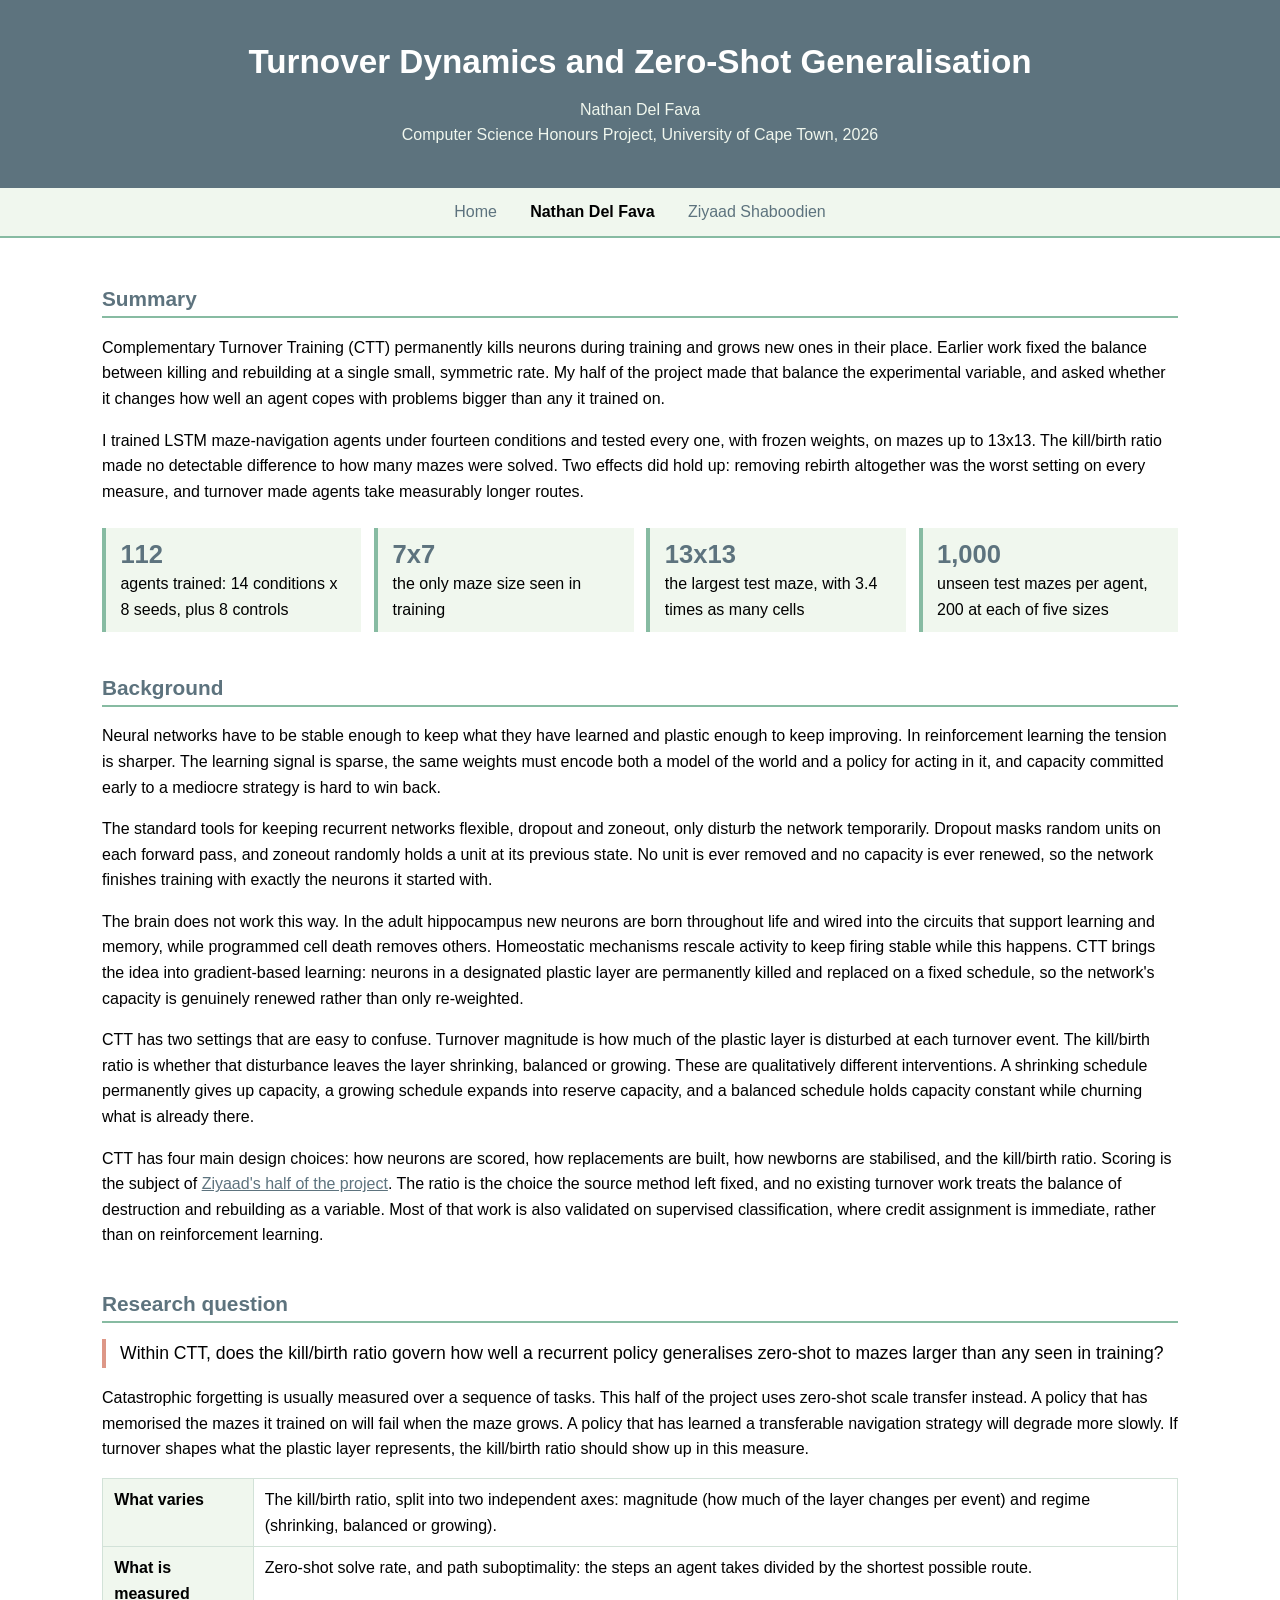
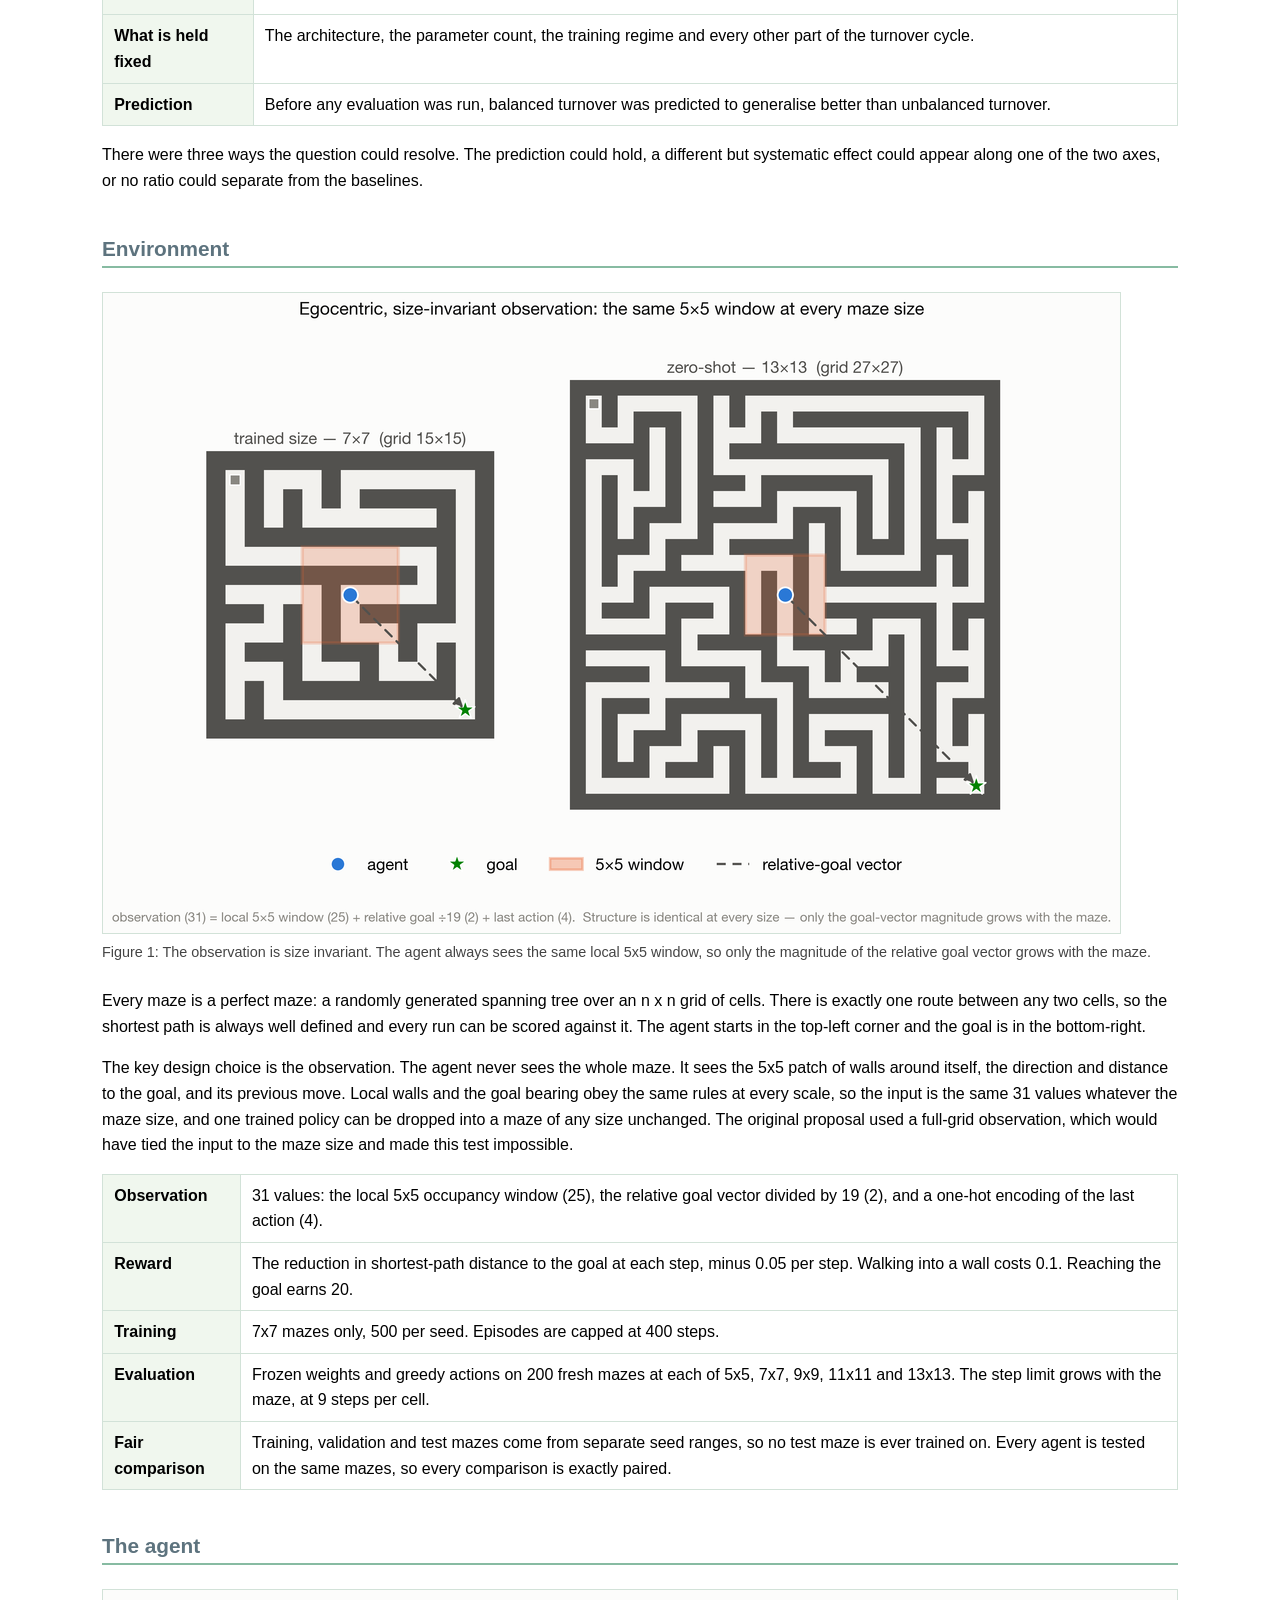
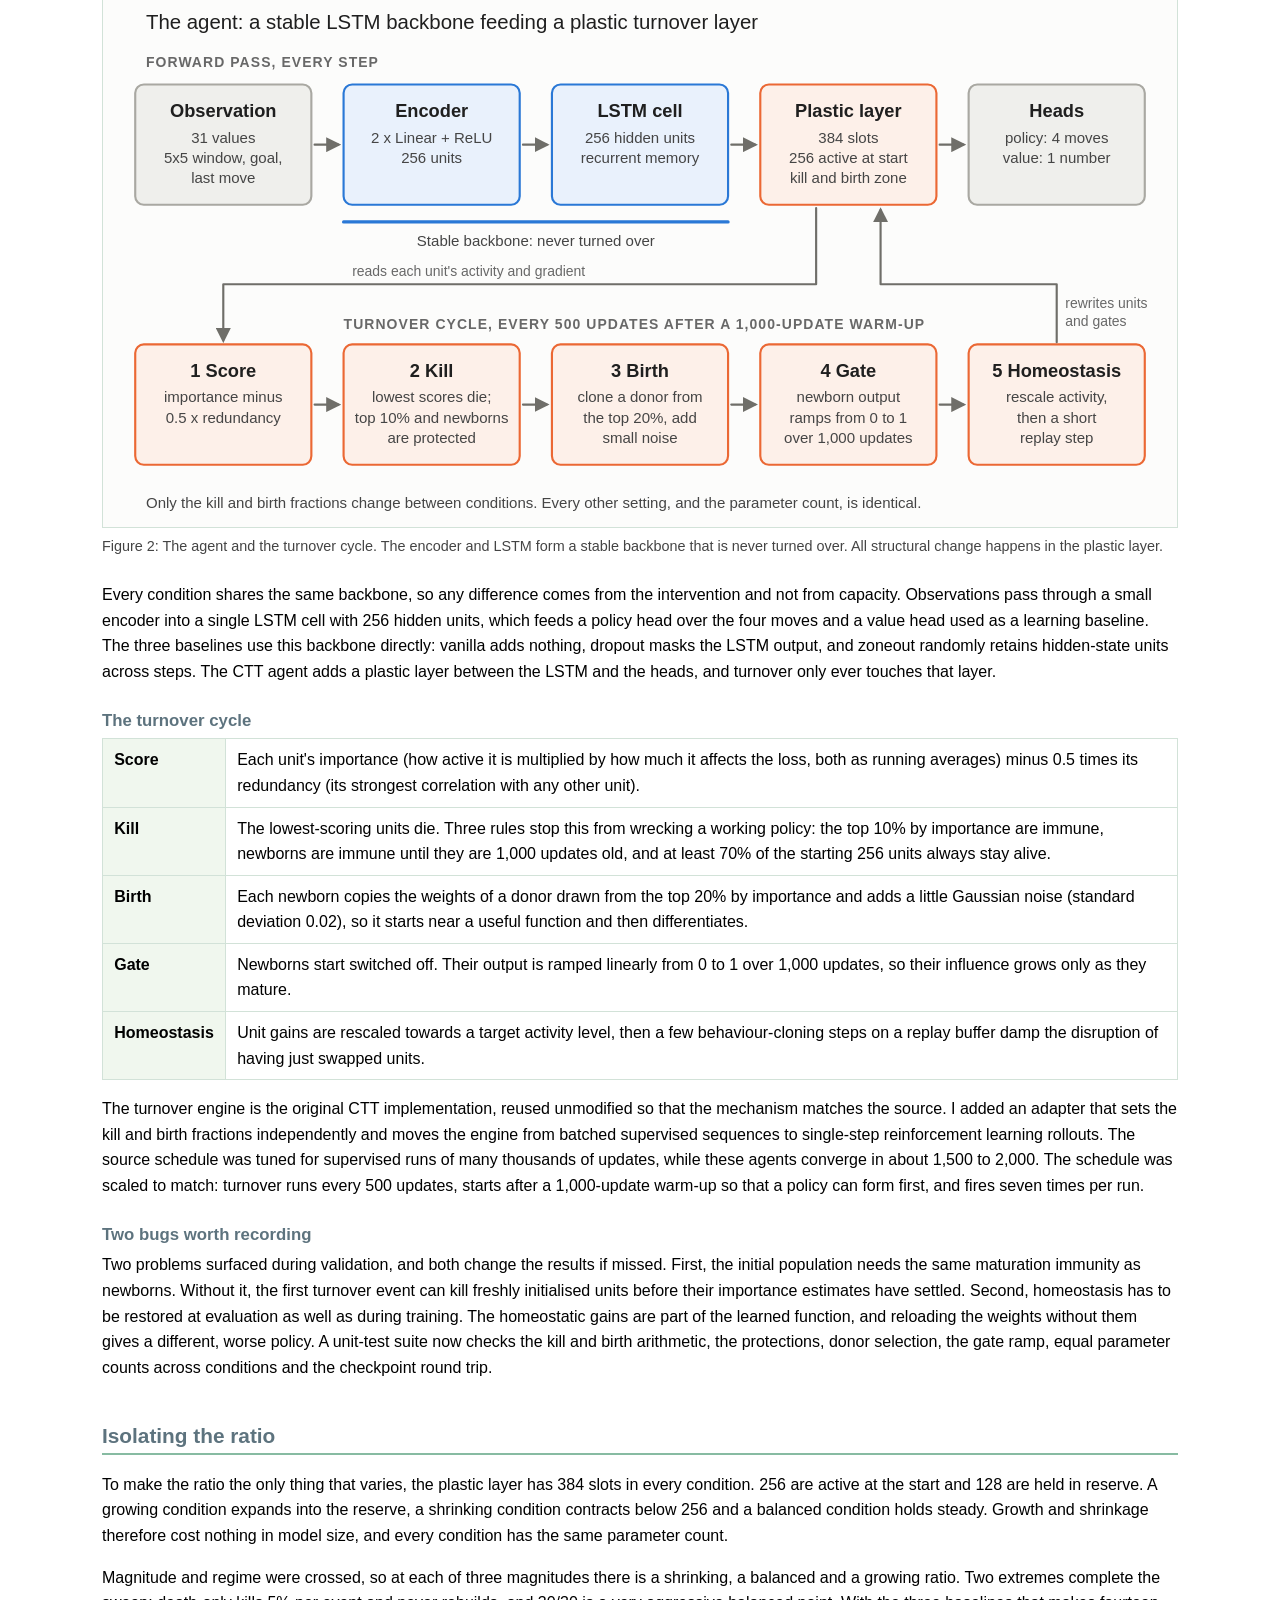
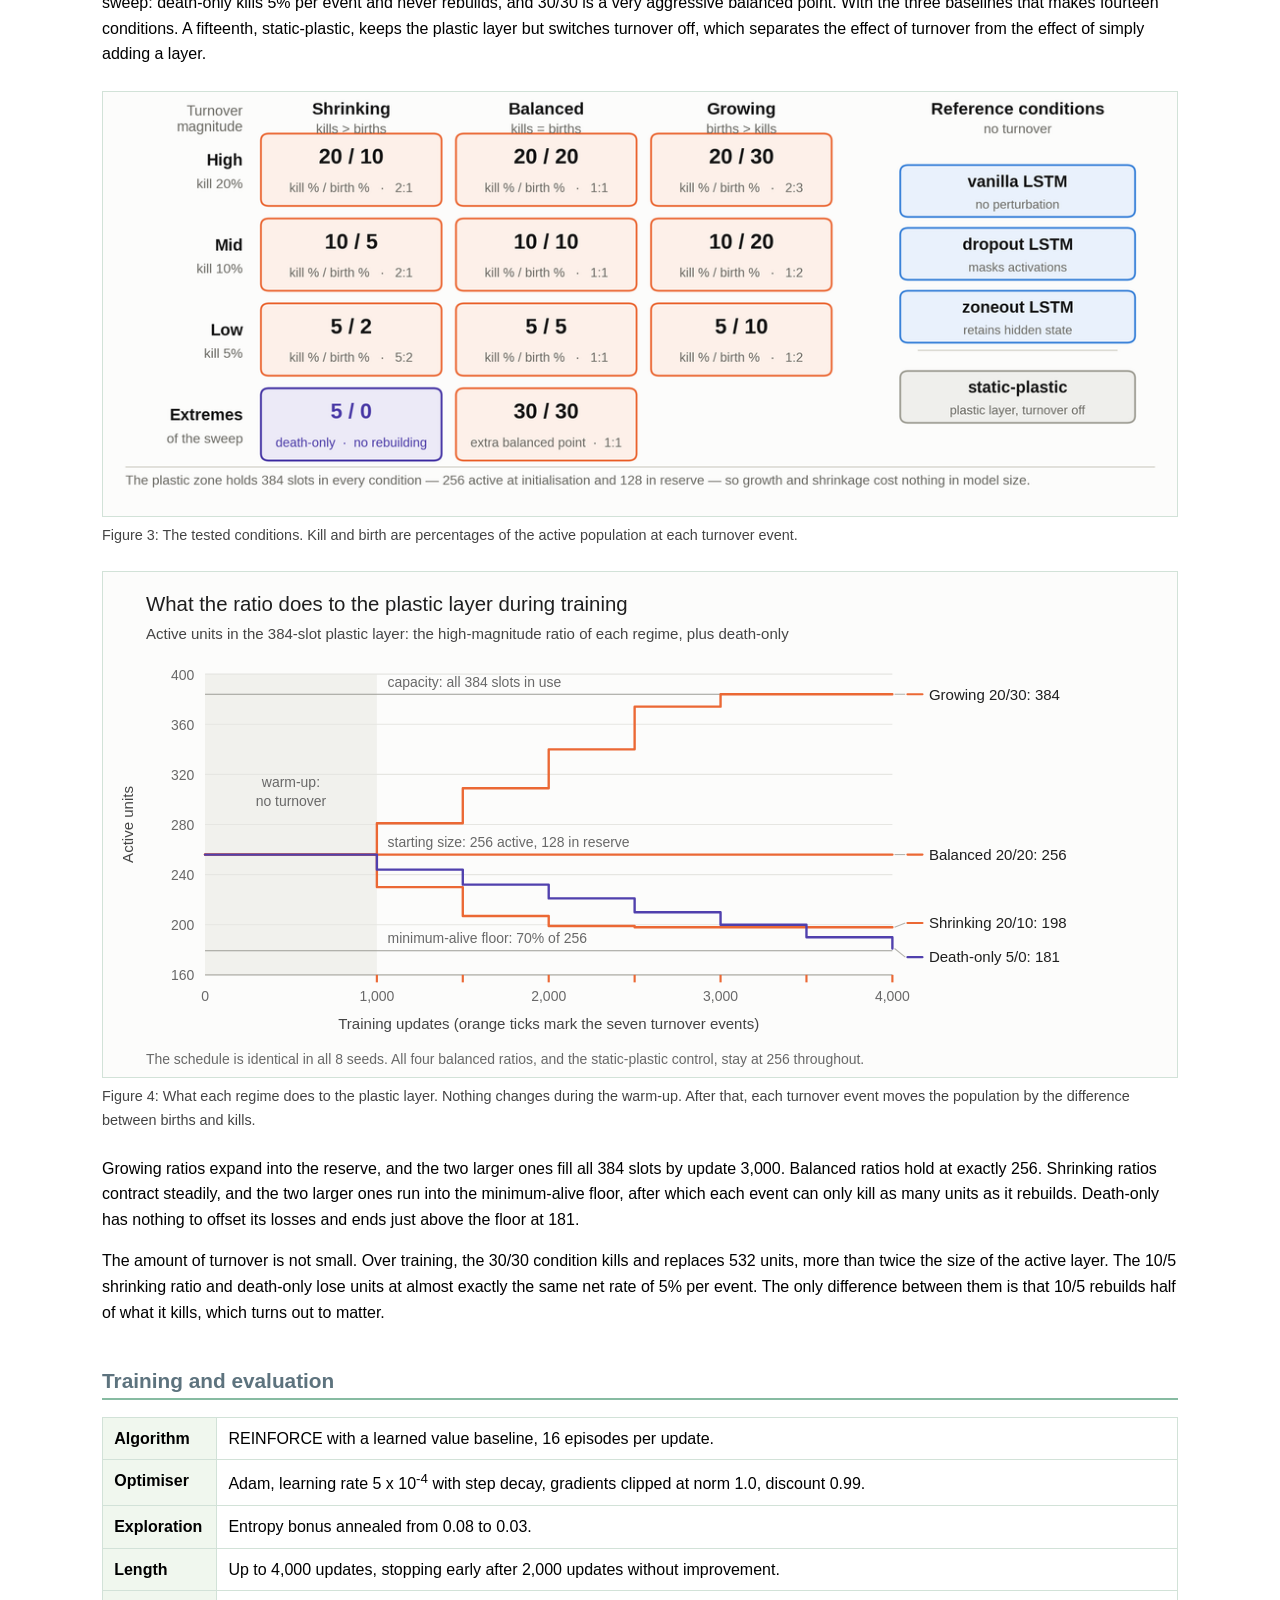
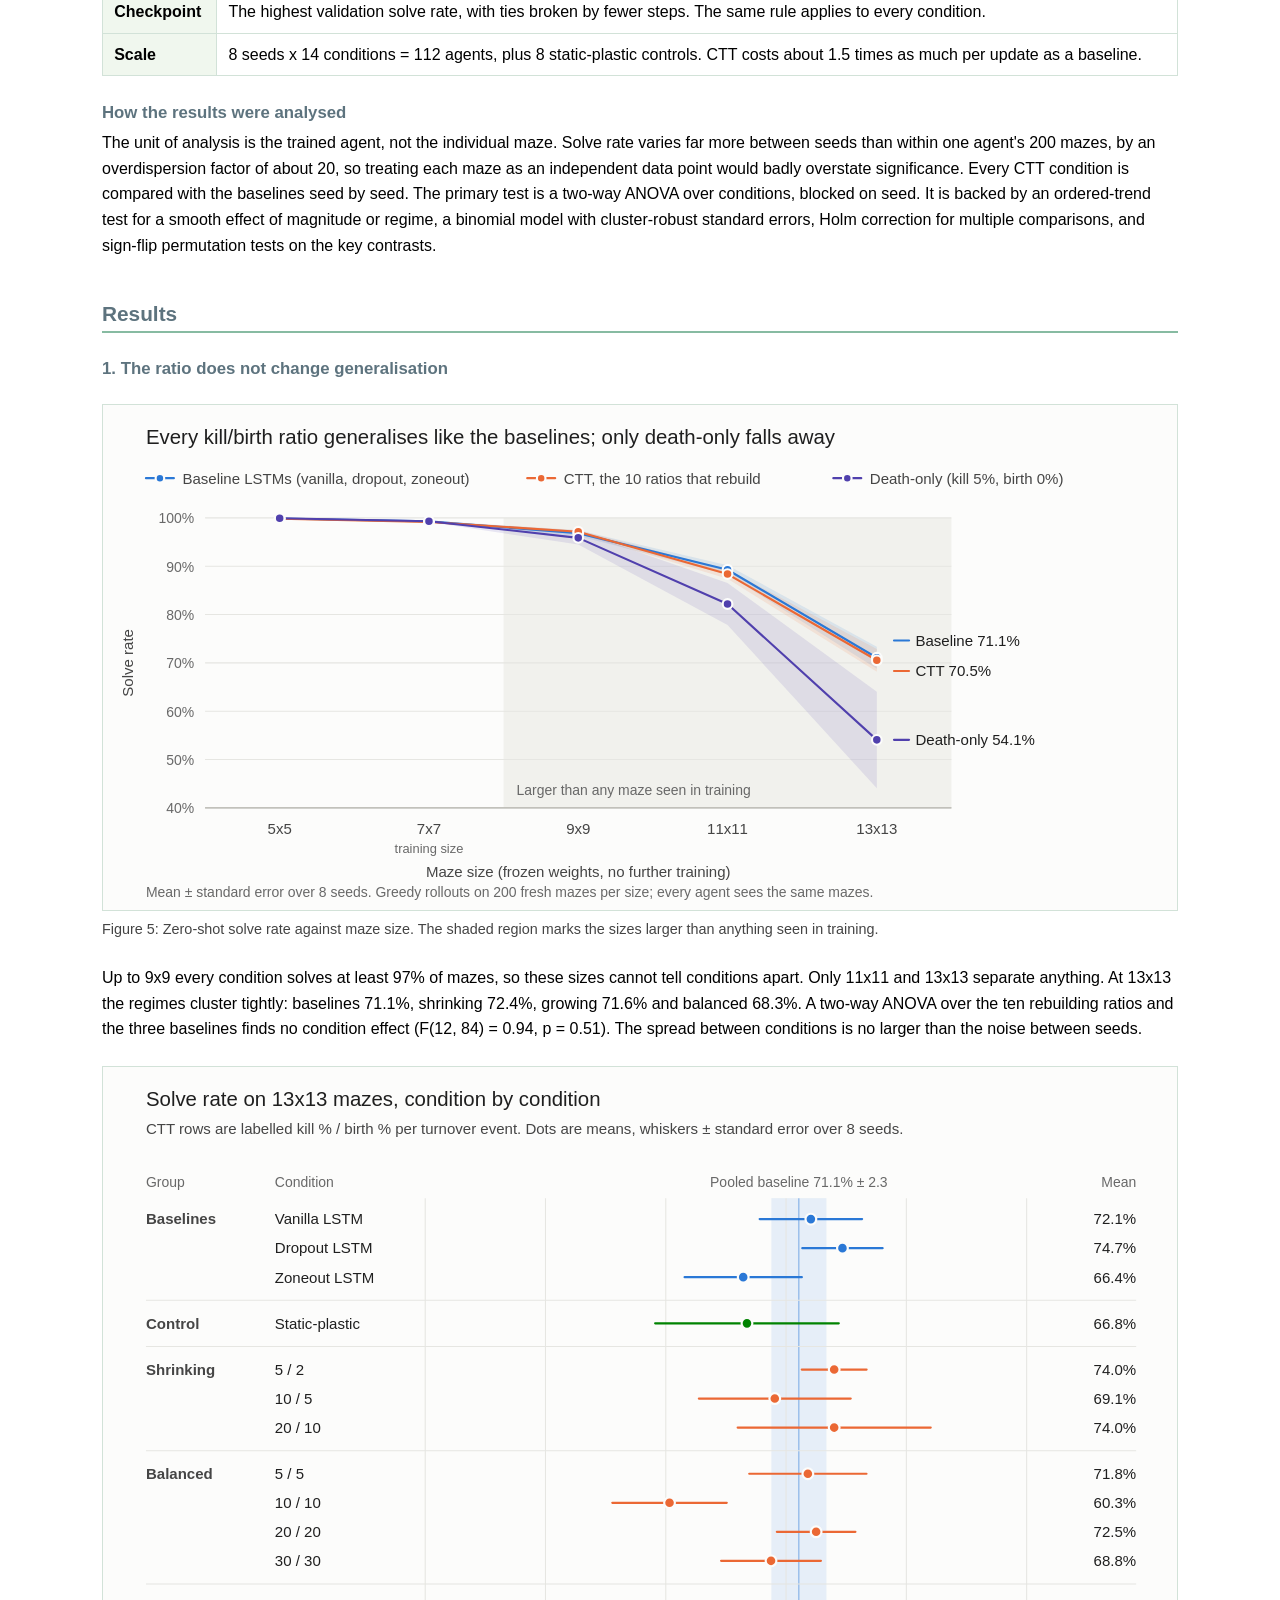
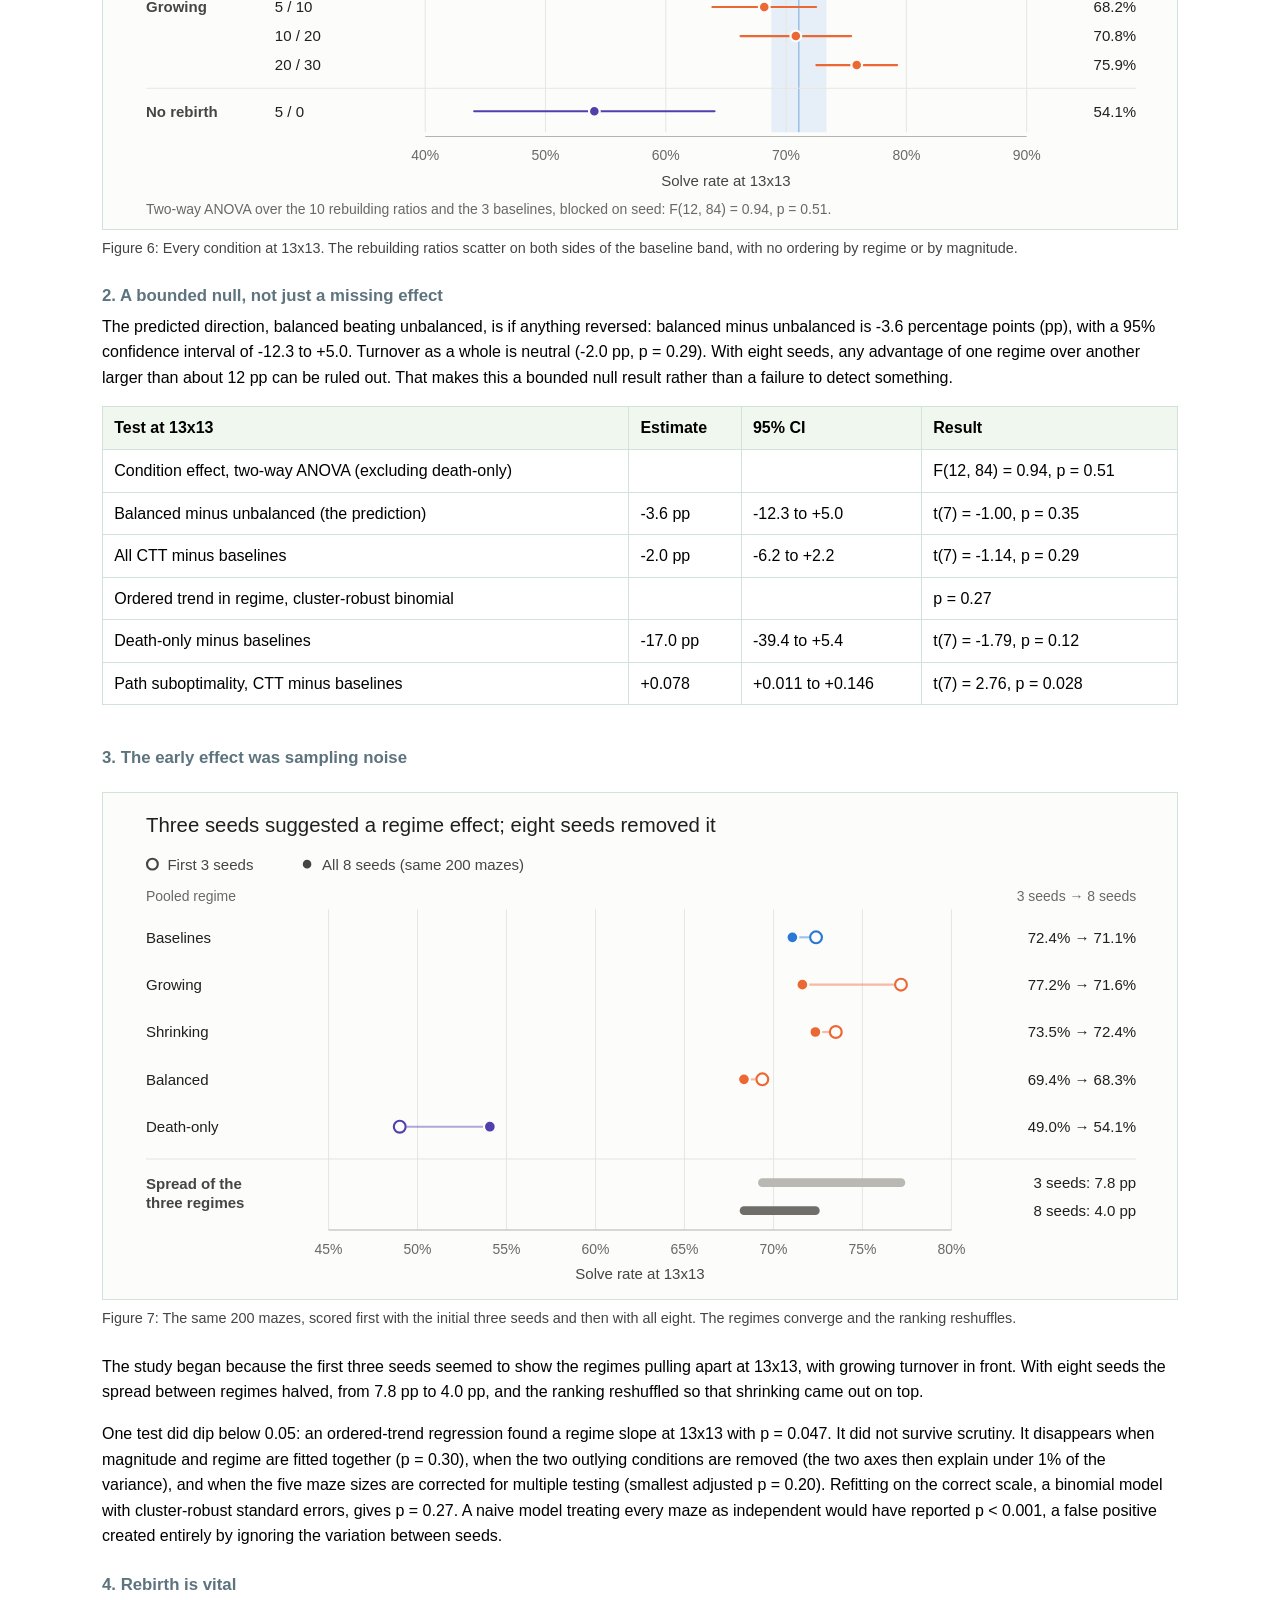
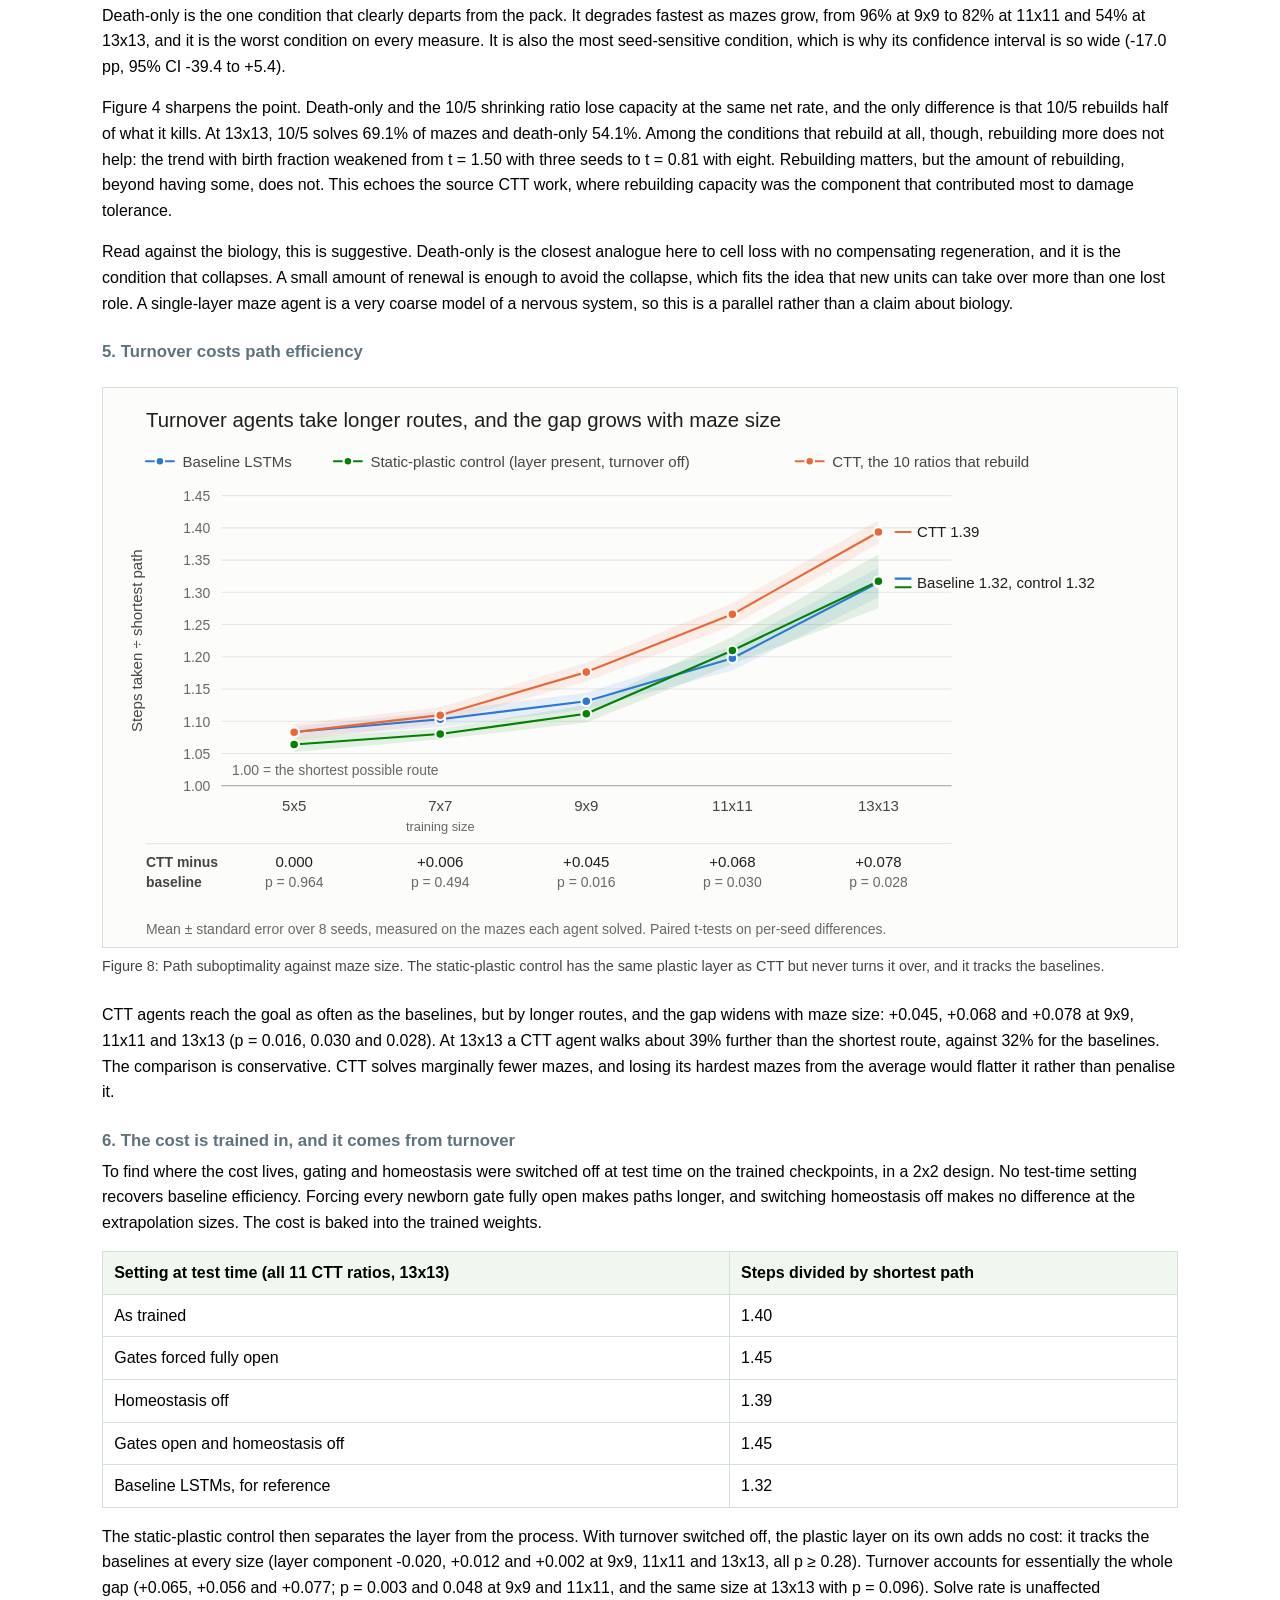
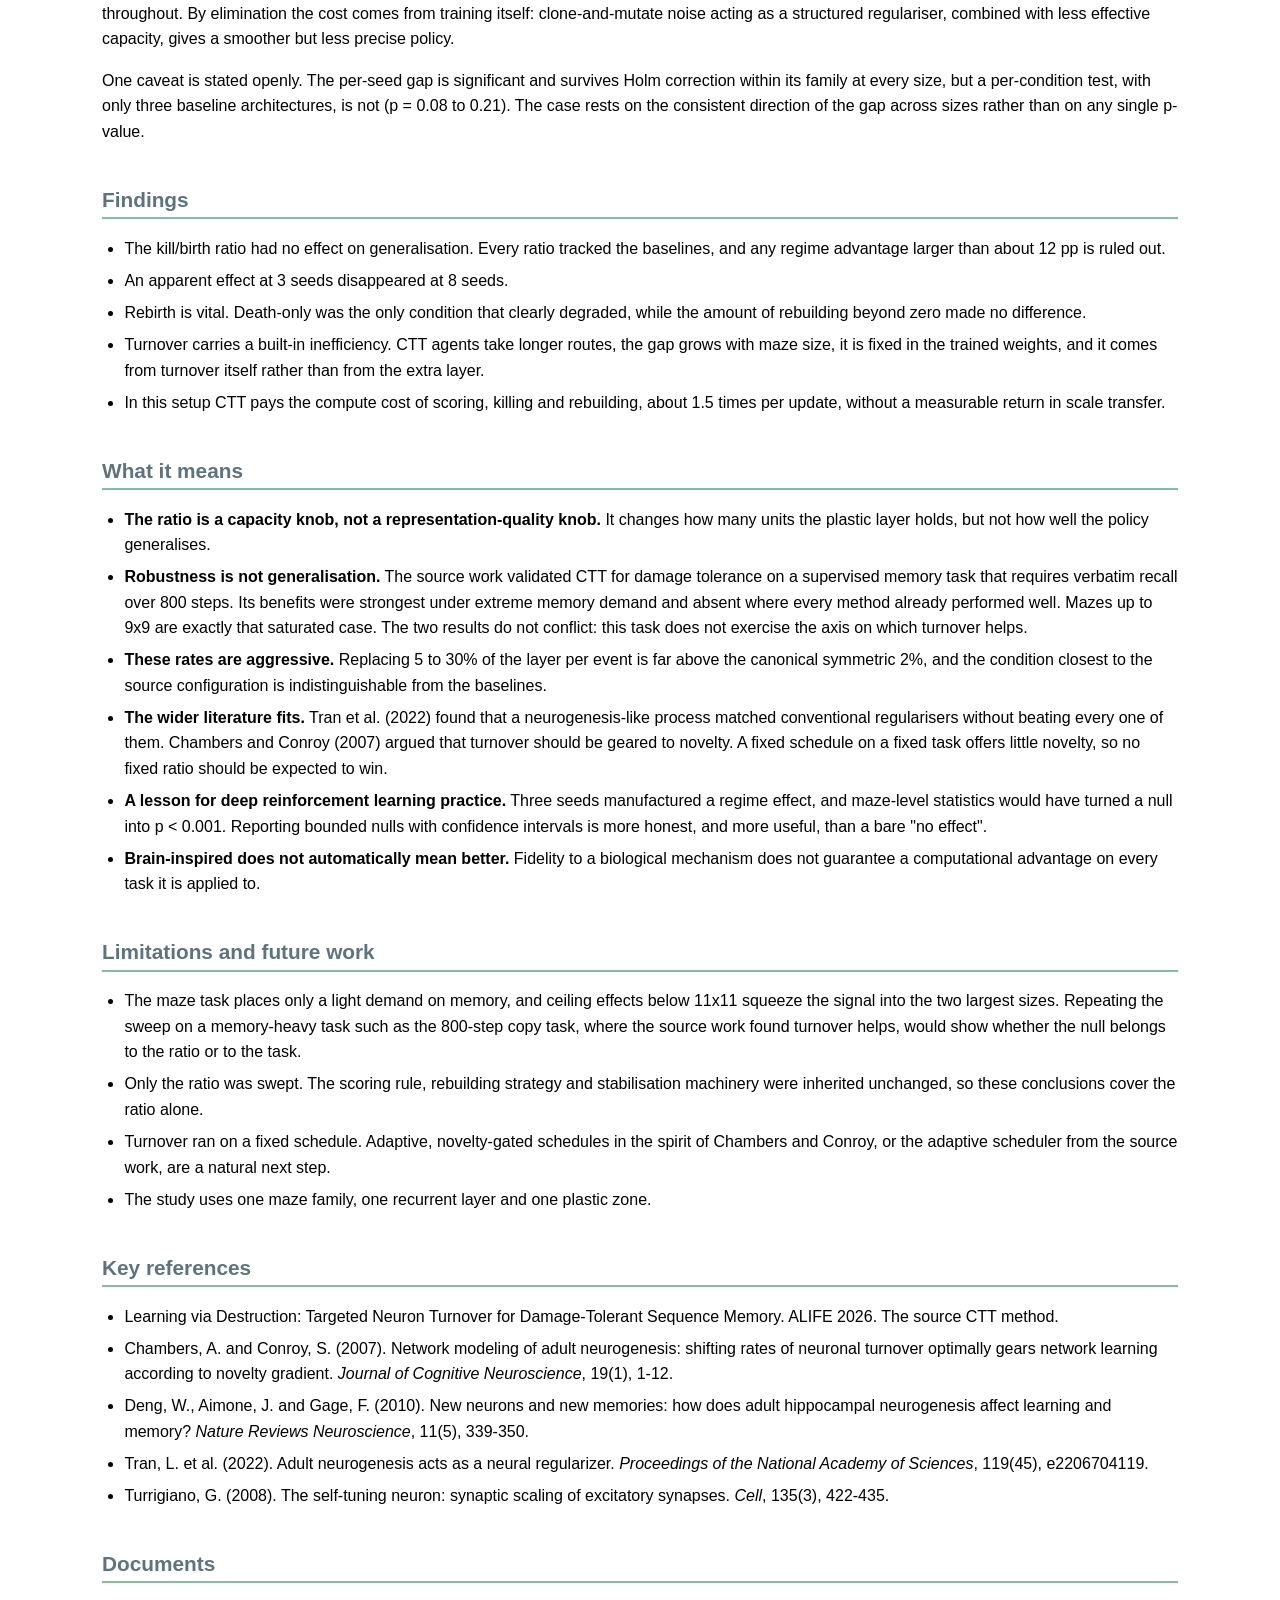
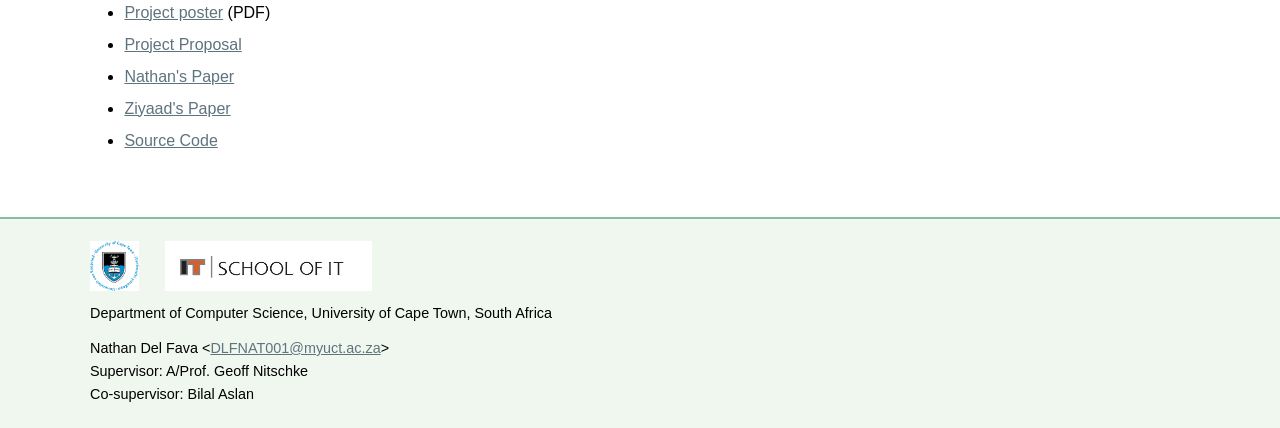
==== commit 67b173ee: "Added documents" ====
--- a/delfava.html
+++ b/delfava.html
@@ -567,17 +567,12 @@
 </ul>
 
 <h2>Documents</h2>
-
 <ul>
 <li><a href="assets/BIONN_Project_Poster.pdf">Project poster</a> (PDF)</li>
-<!-- Add individual documents to assets/ and link them here, for example:
-<li><a href="assets/DLFNAT001_Final_Paper.pdf">Final paper</a> (PDF)</li>
-<li><a href="assets/DLFNAT001_Literature_Review.pdf">Literature review</a> (PDF)</li>
-<li><a href="assets/DLFNAT001_Code.zip">Source code</a> (ZIP)</li>
--->
-<li>Final paper (to be added)</li>
-<li>Literature review (to be added)</li>
-<li>Source code (to be added)</li>
+<li><a href="assets/2026_BIONN_Project_Proposal.pdf">Project Proposal</a></li>
+<li><a href="assets/DLFNAT001_BIONN_FinalReport.pdf">Nathan's Paper</a></li>
+<li><a href="assets/SHBZIY001_BIONN_Final_Paper.pdf">Ziyaad's Paper</a></li>
+<li><a href="https://anonymous.4open.science/r/targeted-neuron-turnover/README.md">Source Code</a></li>
 </ul>
 
 </div>
--- a/style.css
+++ b/style.css
@@ -110,7 +110,6 @@
 }
 
 #nav a.current {
-    border-bottom: 3px solid var(--clay);
     color: var(--black);
     font-weight: bold;
 }
@@ -139,6 +138,12 @@
     margin-bottom: 0.6em;
     padding-left: 0.8em;
 }
+
+ol.stages li:nth-child(1) { border-left-color: #f4524d; }
+ol.stages li:nth-child(2) { border-left-color: #f59a23; }
+ol.stages li:nth-child(3) { border-left-color: #ffd43b; }
+ol.stages li:nth-child(4) { border-left-color: #2ca24c; }
+ol.stages li:nth-child(5) { border-left-color: #1b84a0; }
 
 /* key numbers */
 
@@ -247,3 +252,53 @@
 #footer p {
     margin: 0.8em 0 0;
 }
+
+/* results: one figure per student, side by side, stacked on narrow screens */
+
+.image-container {
+    display: flex;
+    flex-wrap: wrap;
+    gap: 1.5em;
+}
+
+.image-container figure {
+    flex: 1 1 360px;
+    margin: 0.5em 0 0;
+}
+
+.image-container h3 {
+    margin: 0;
+    text-align: center;
+}
+
+.image-container .figure-topic {
+    color: #444444;
+    margin: 0 0 0.6em;
+    text-align: center;
+}
+
+/* every results figure gets the same 7:5 frame */
+.image-container img {
+    aspect-ratio: 7 / 5;
+    background-color: #ffffff;
+    object-fit: contain;
+    width: 100%;
+}
+
+/* one takeaway per results figure, lined up under its figure */
+
+ul.takeaways {
+    display: flex;
+    flex-wrap: wrap;
+    gap: 1.5em;
+    list-style: none;
+    padding-left: 0;
+}
+
+ul.takeaways li {
+    background-color: var(--paper);
+    border-left: 4px solid var(--sage);
+    flex: 1 1 360px;
+    margin-bottom: 0;
+    padding: 0.6em 0.9em;
+}
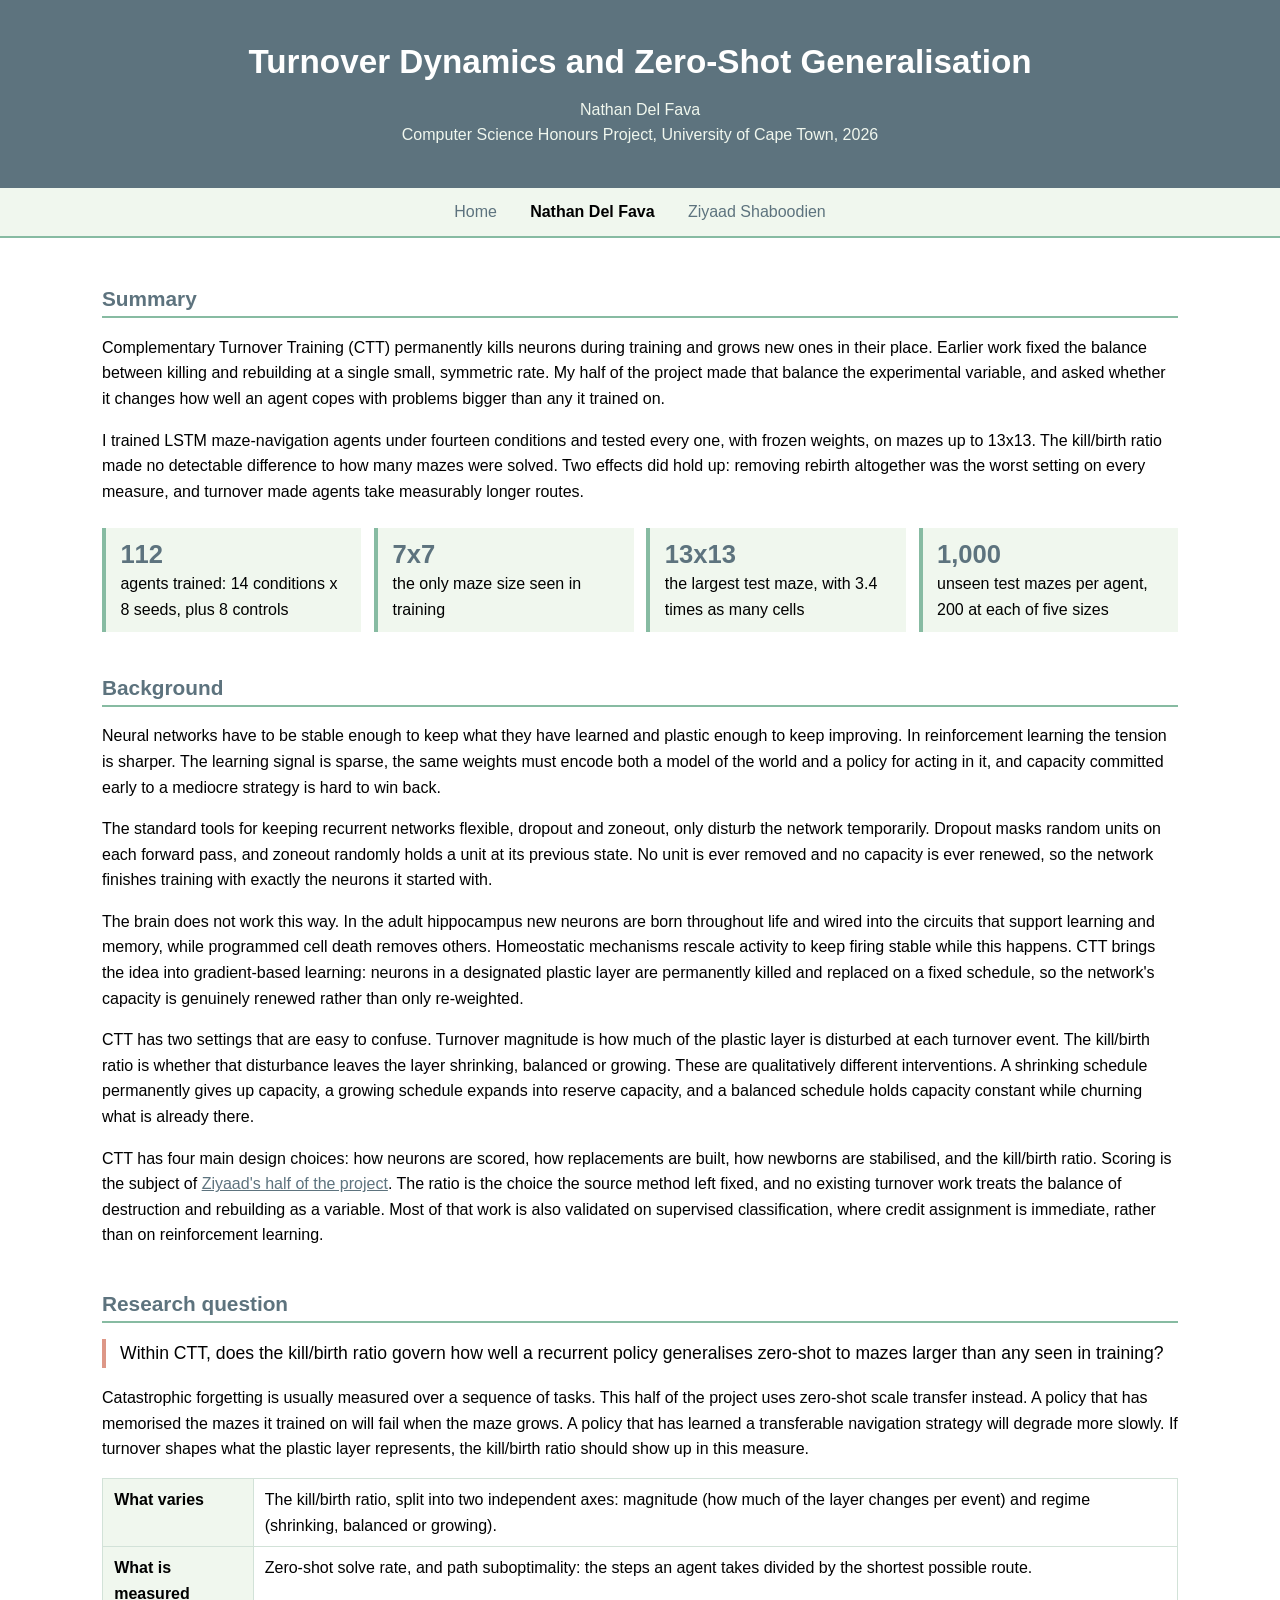
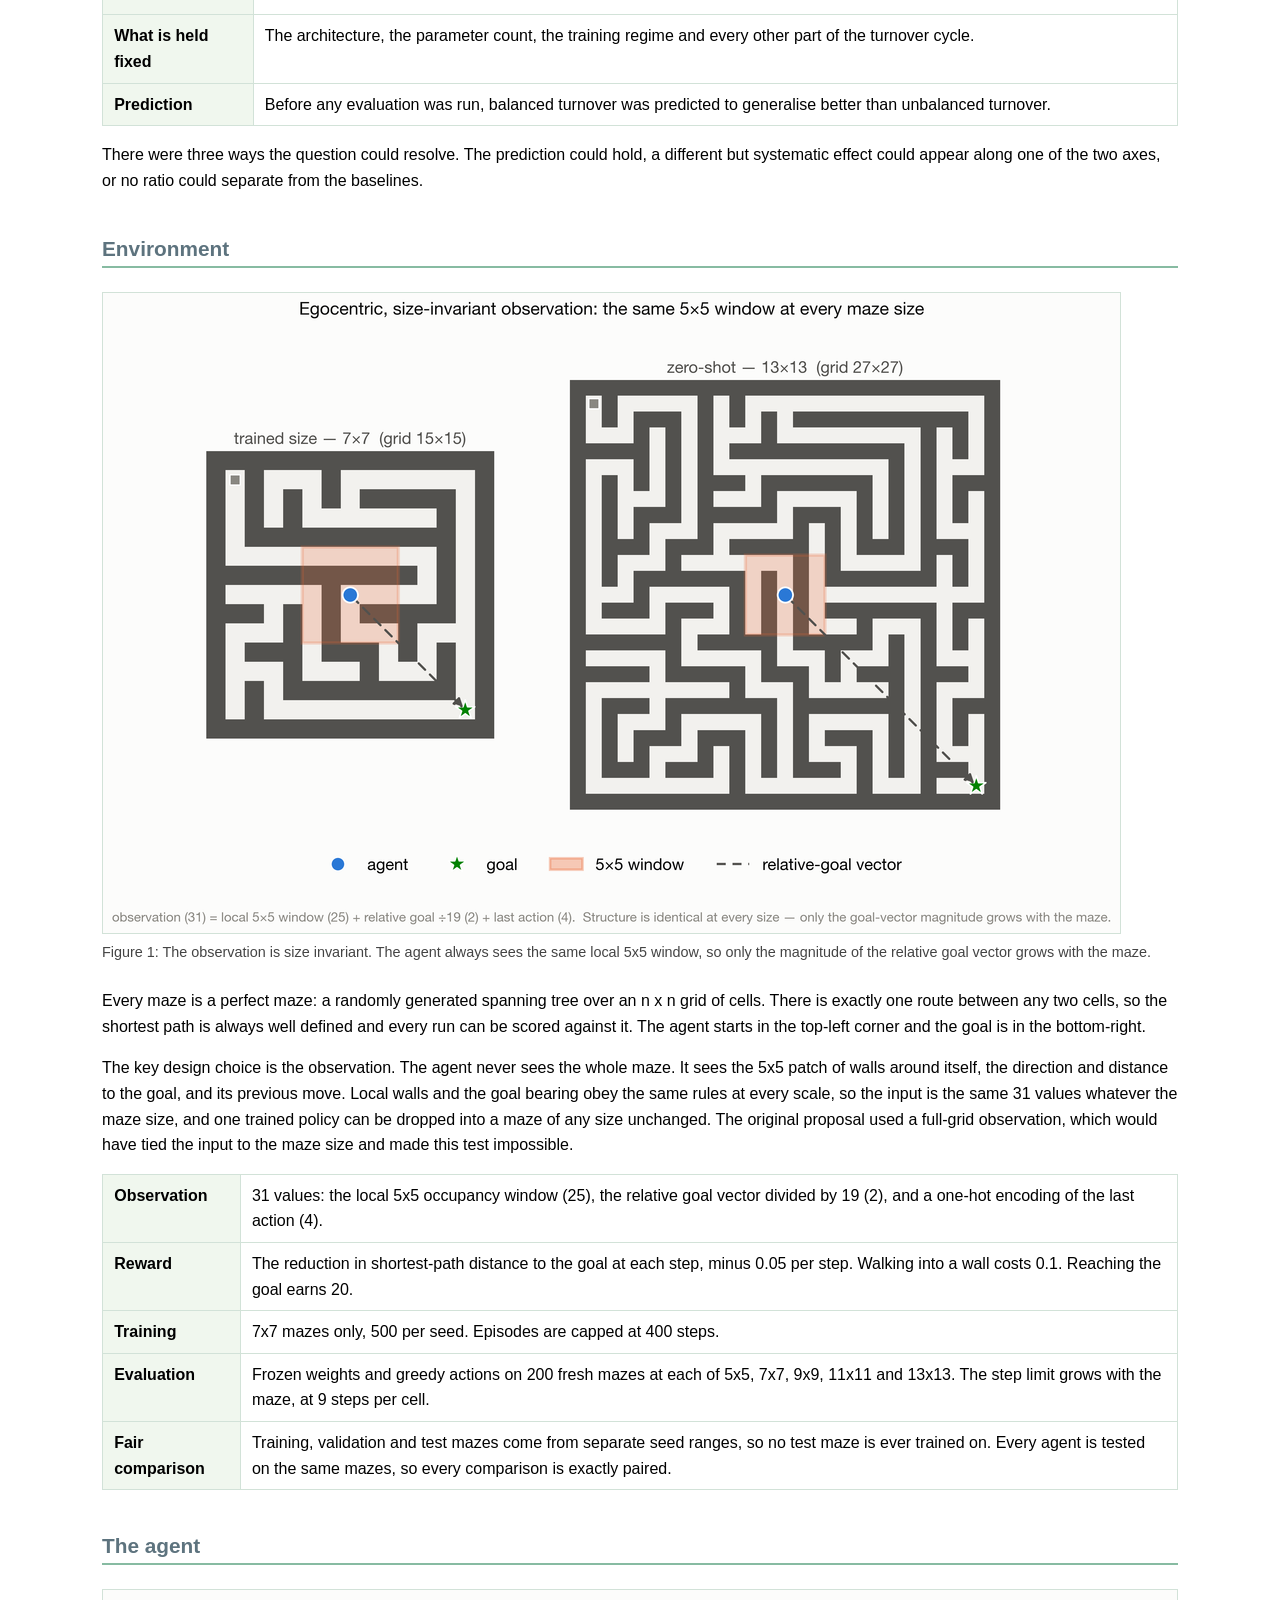
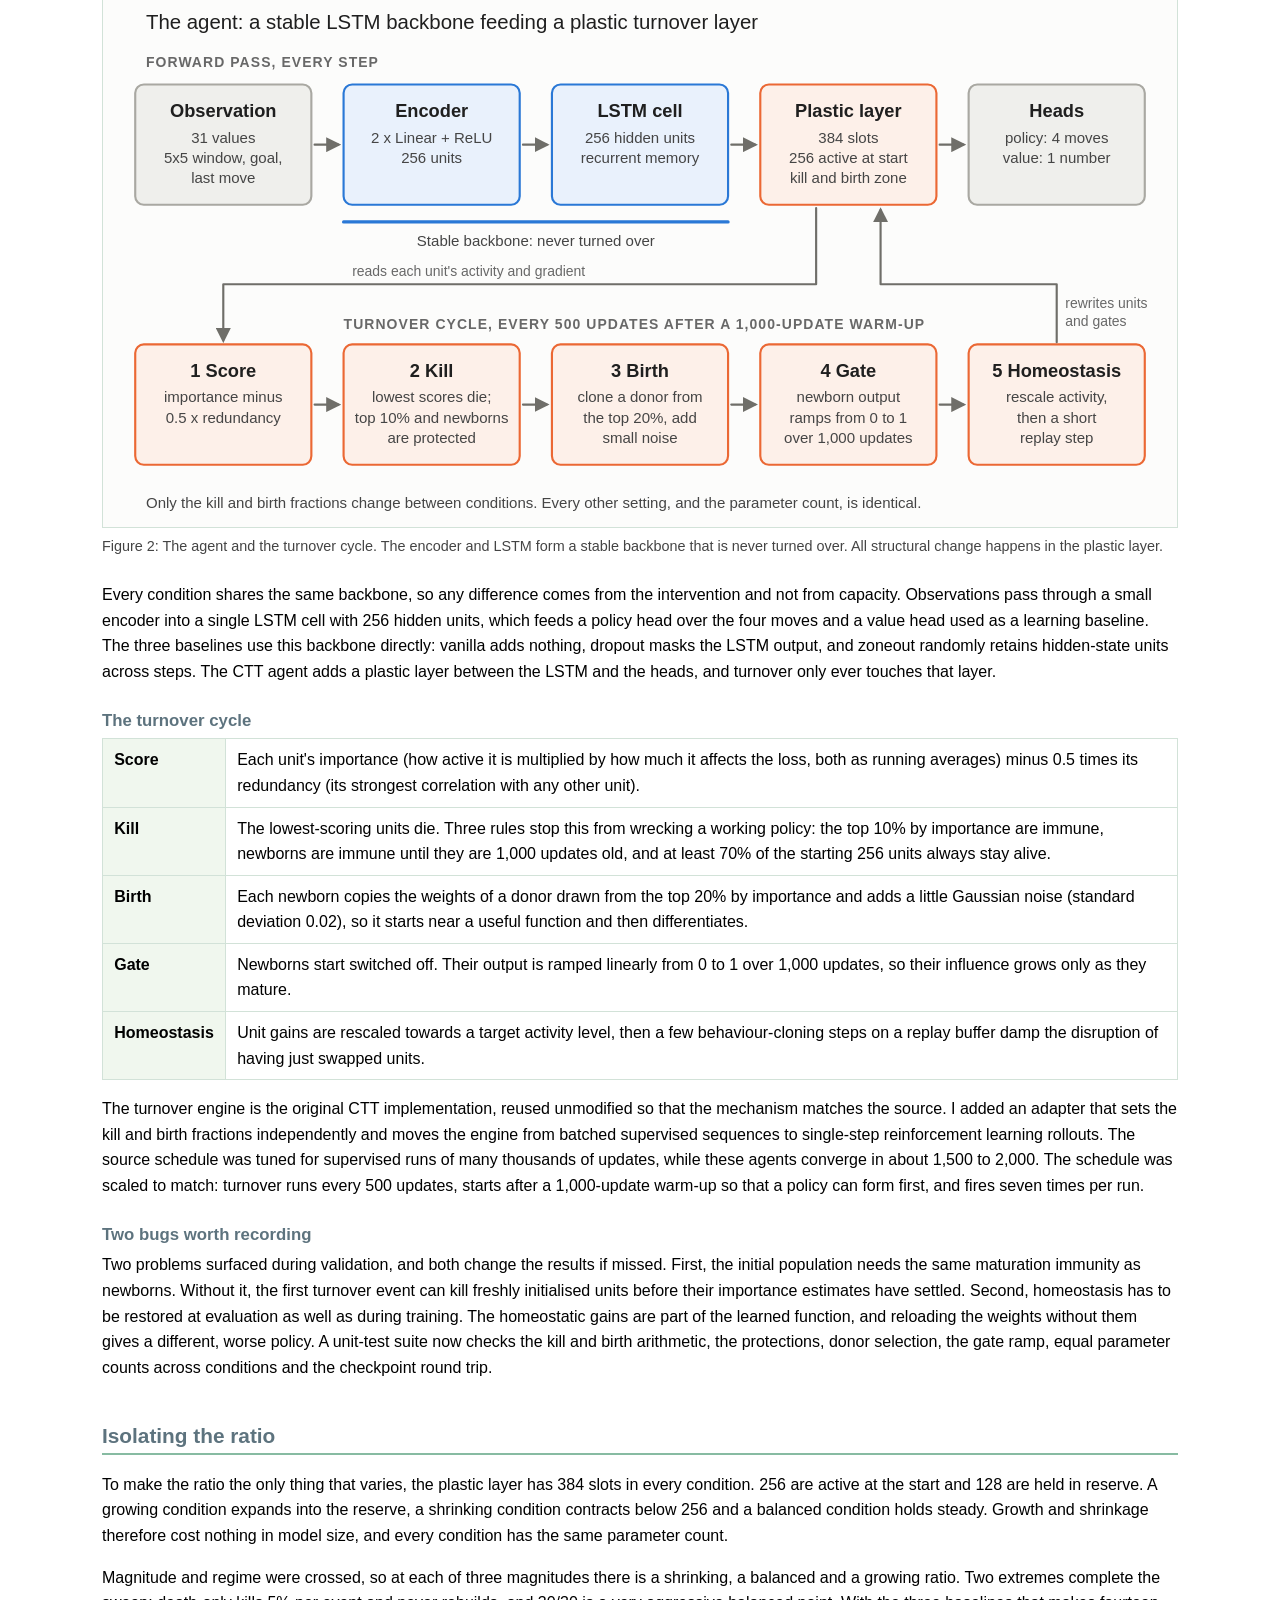
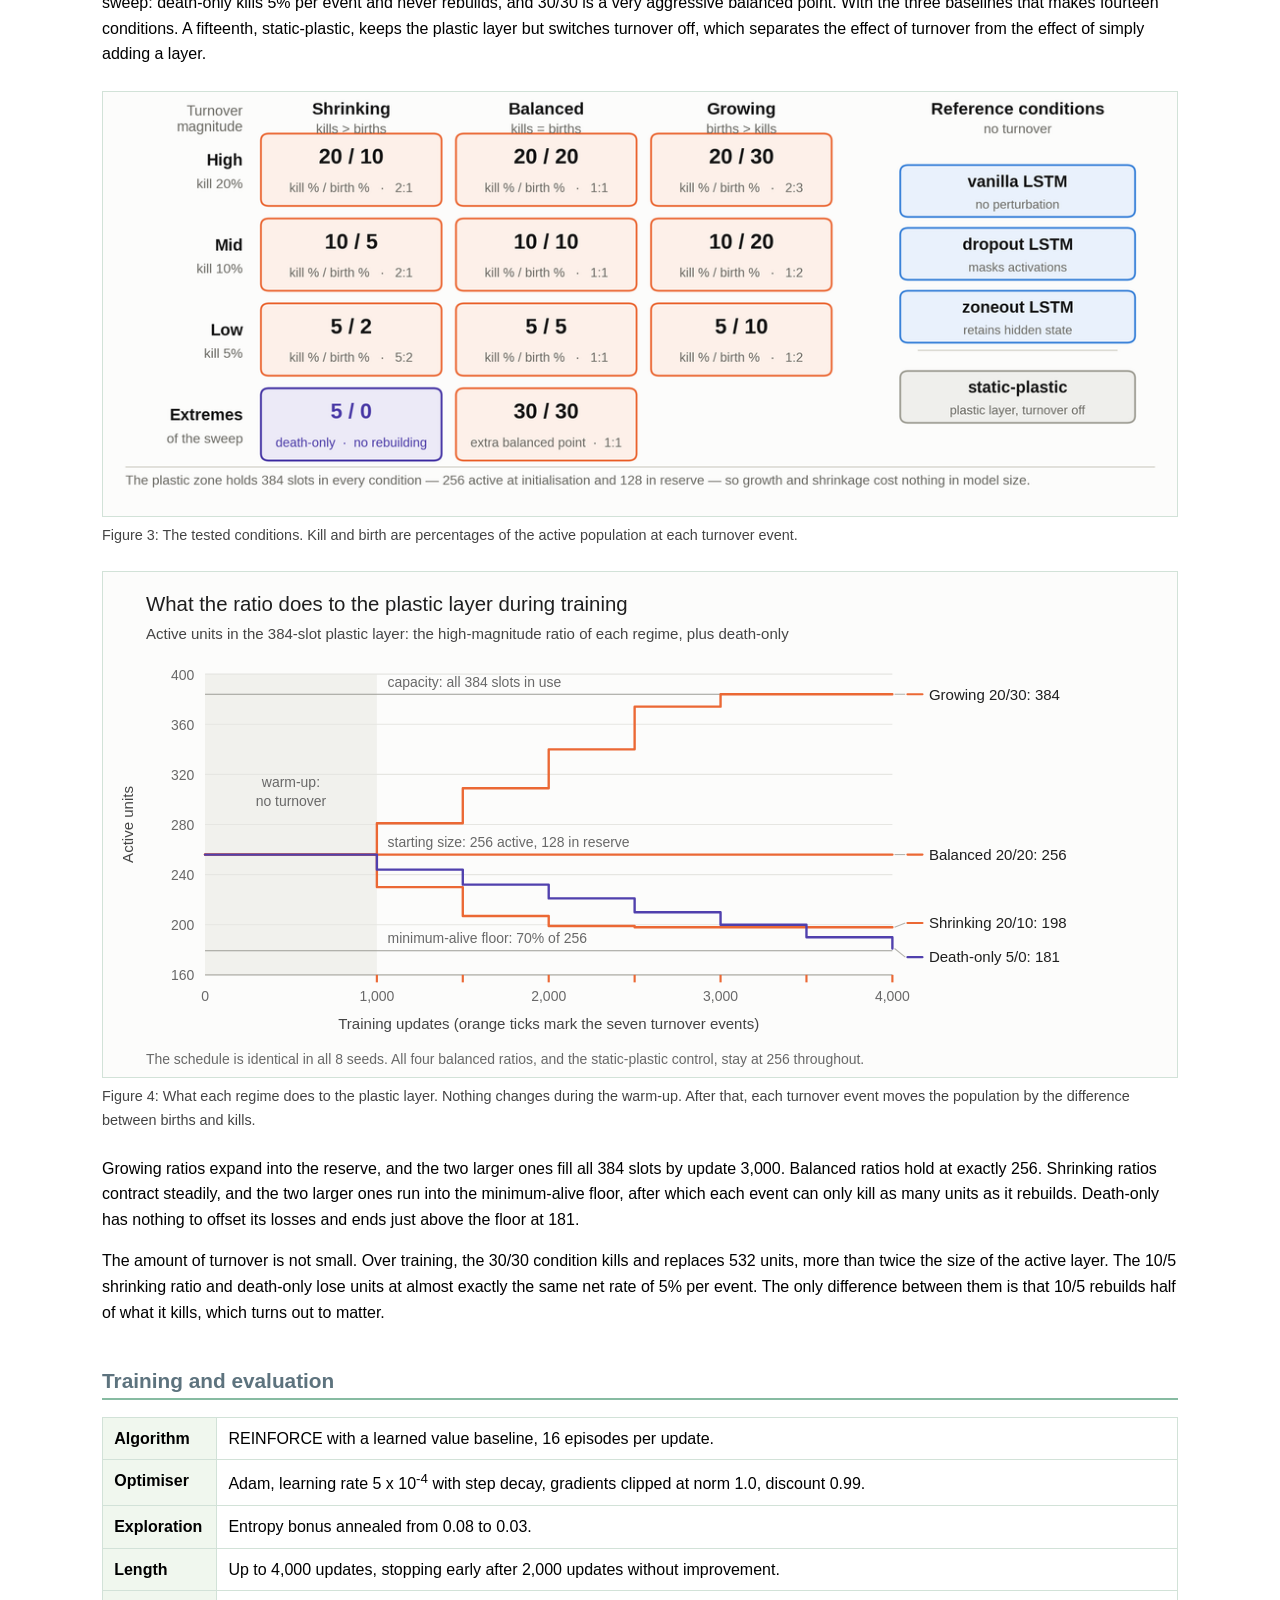
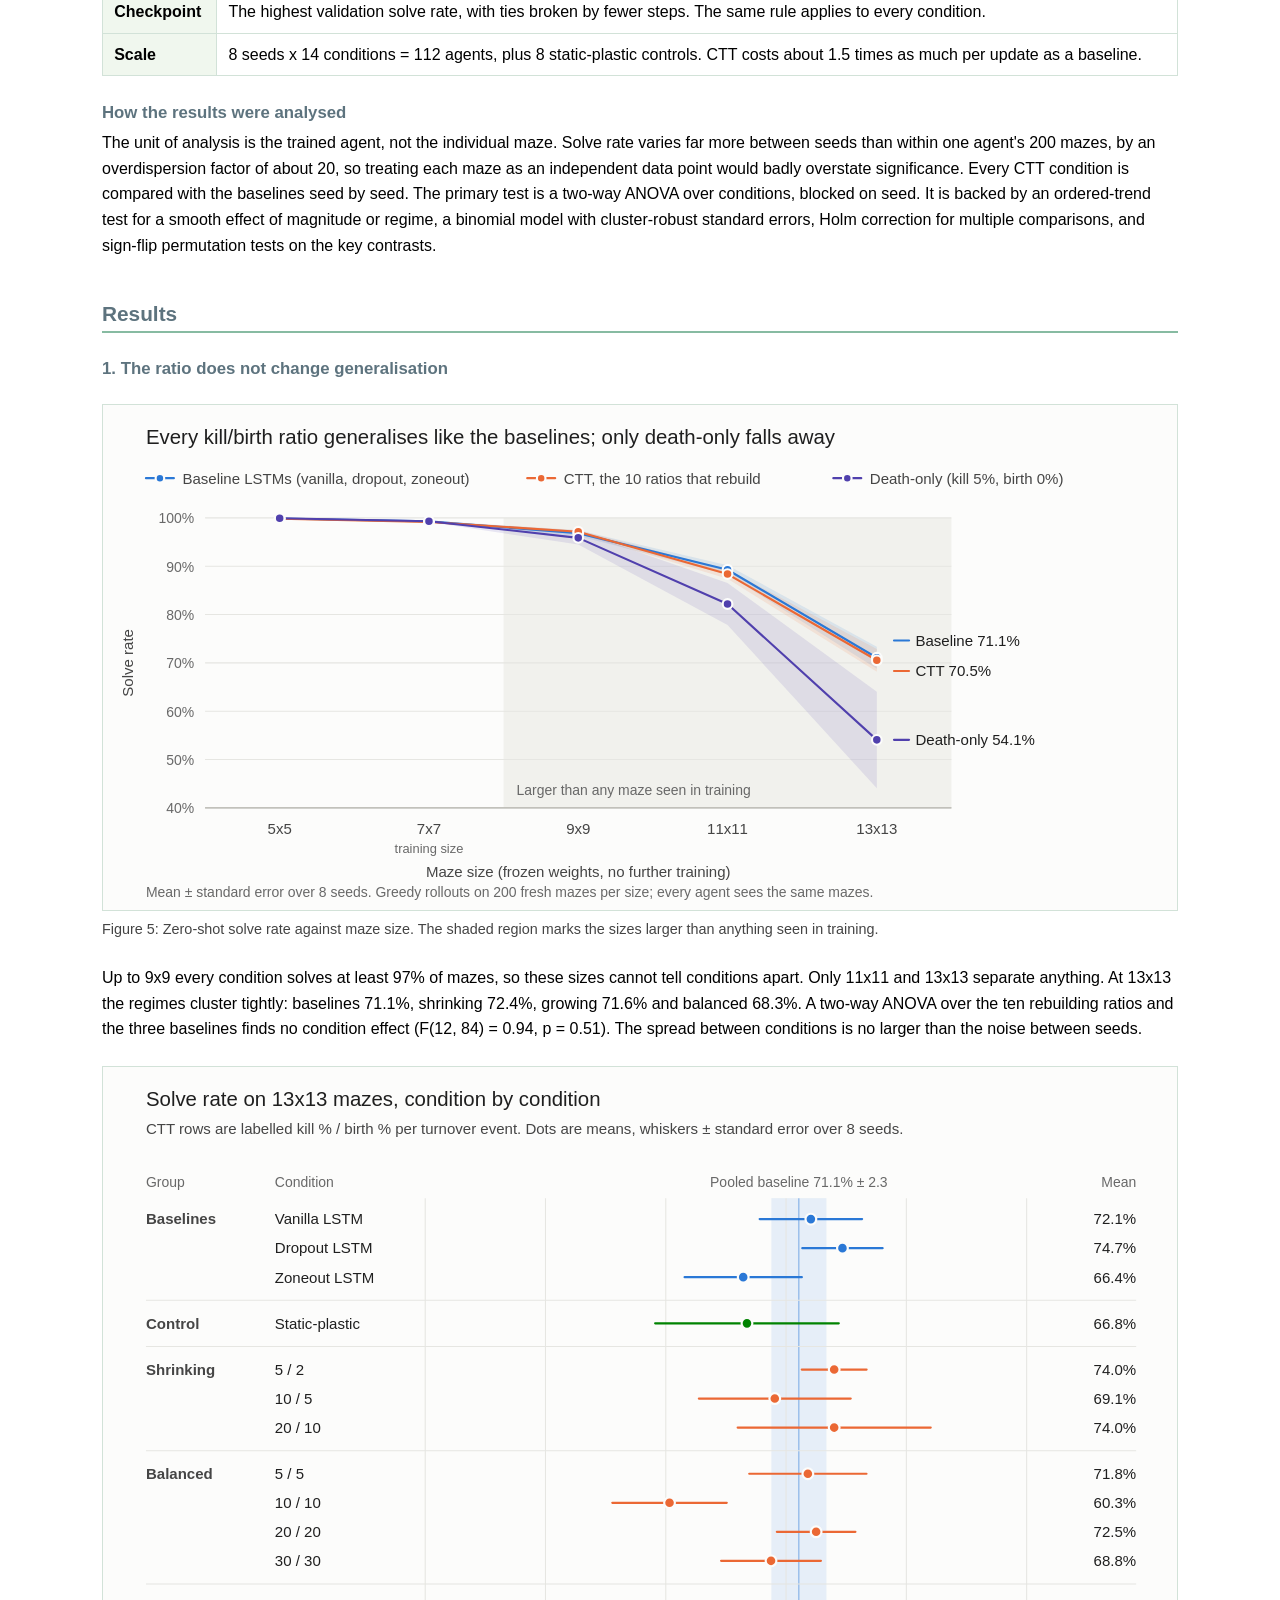
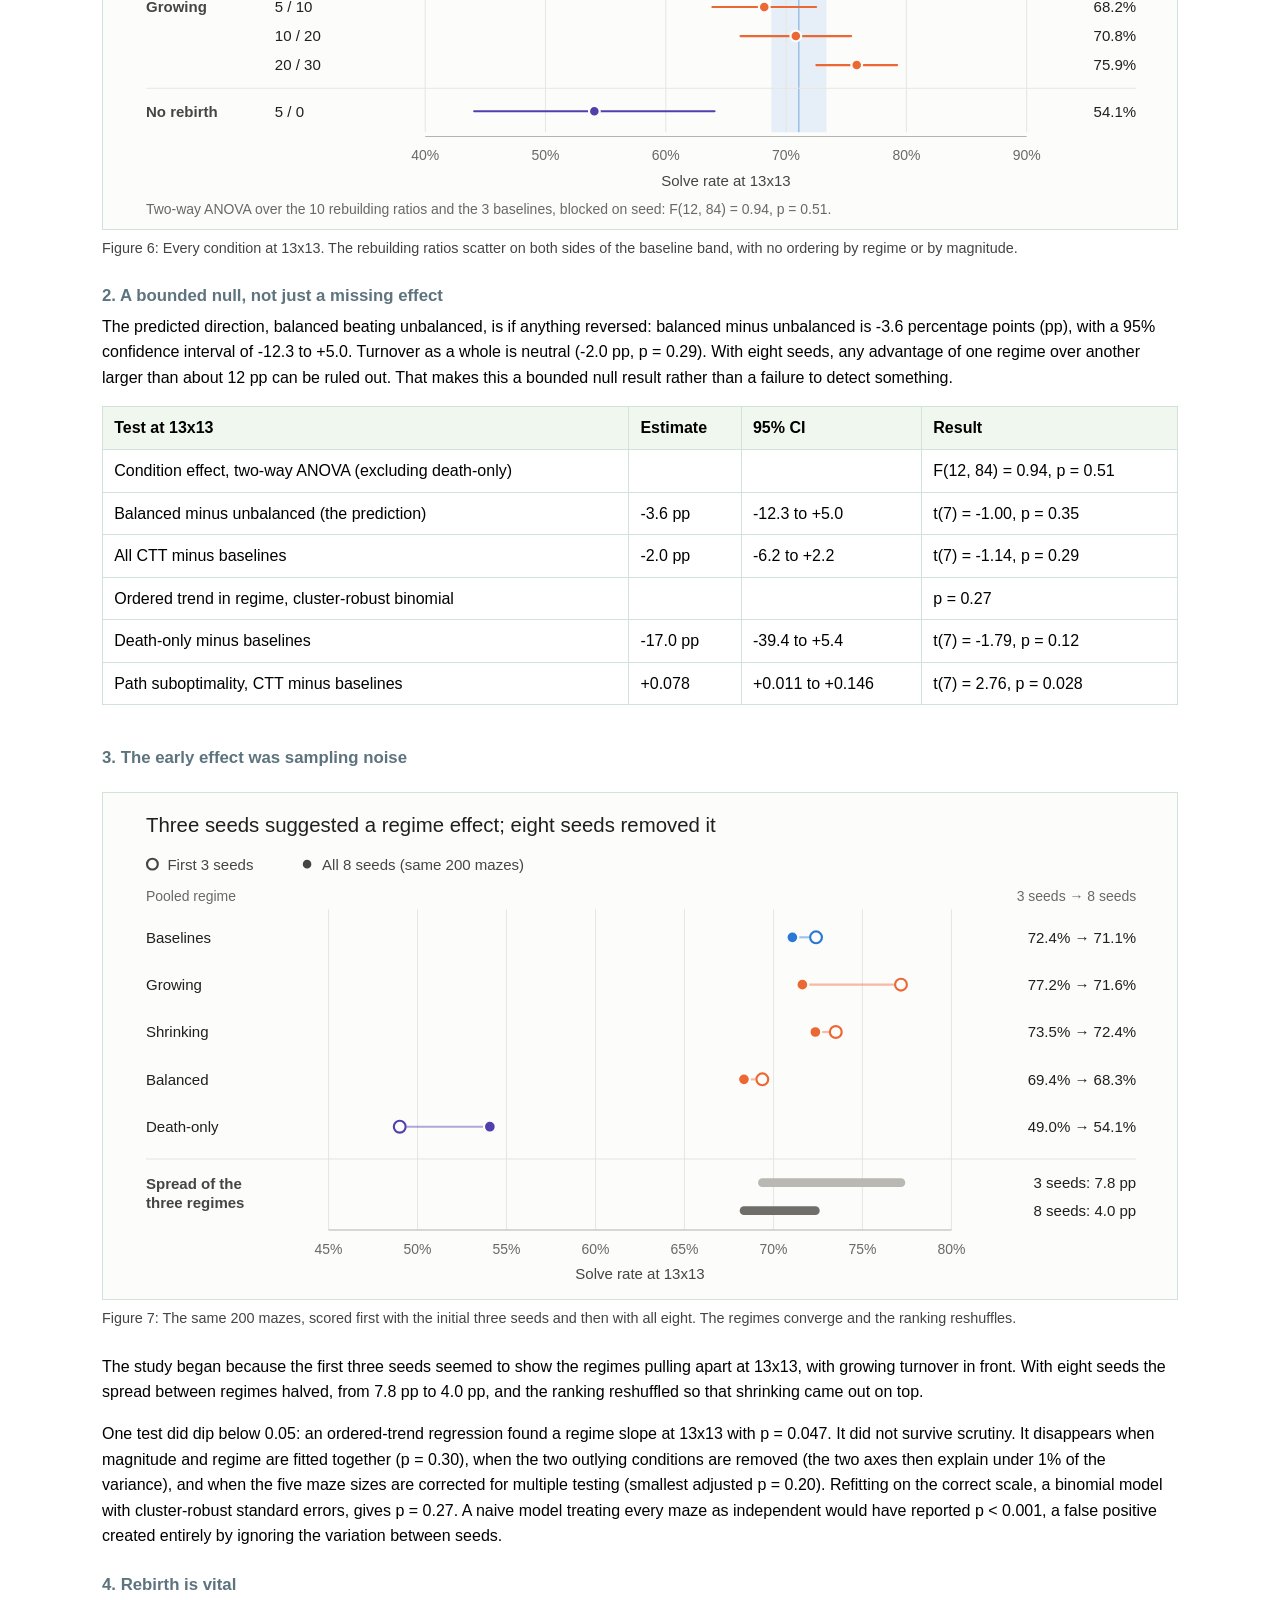
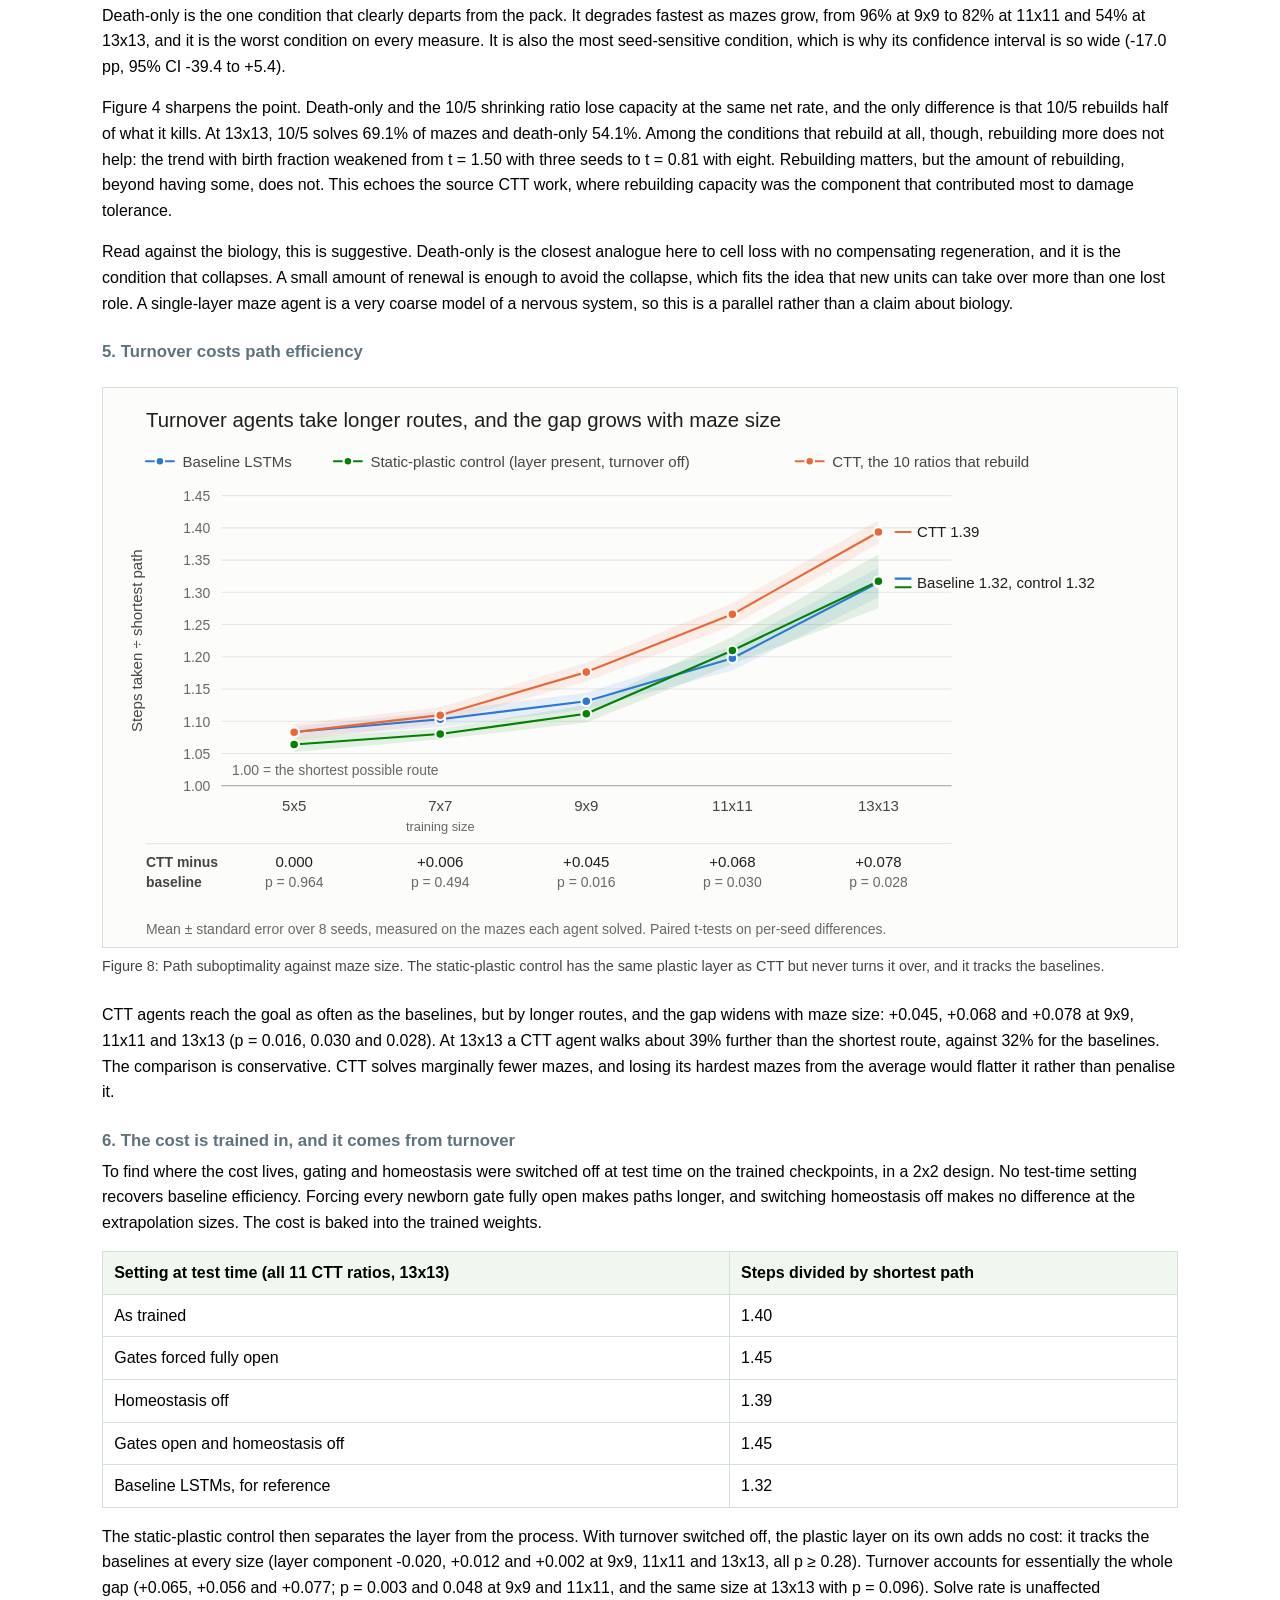
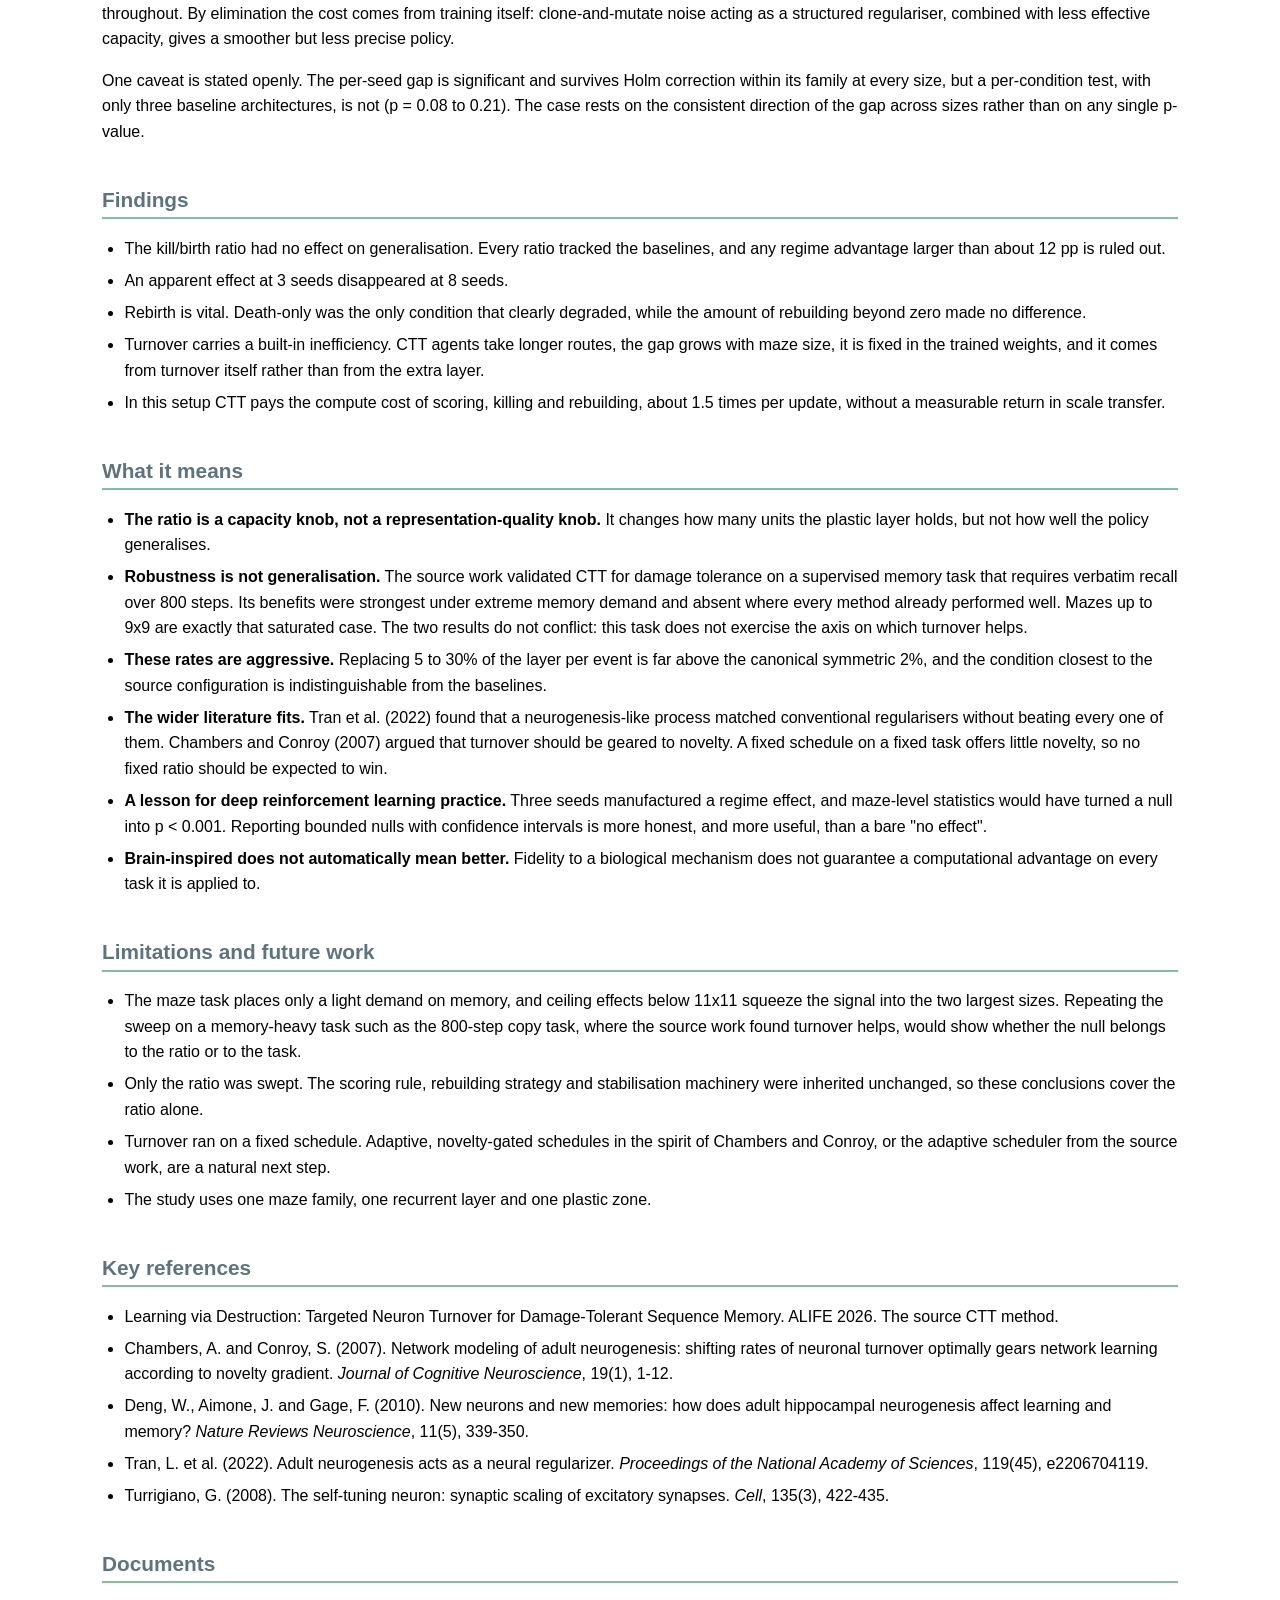
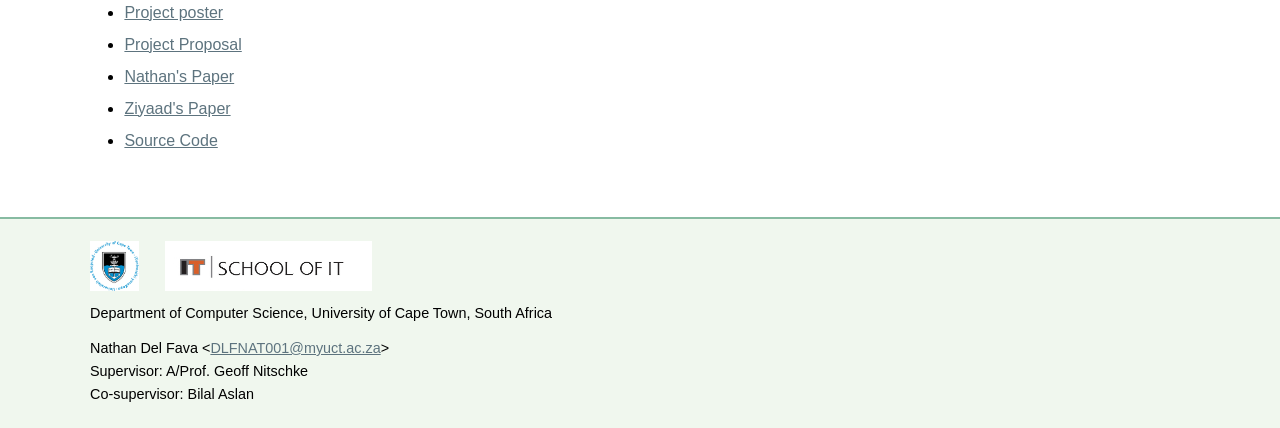
==== commit 5396cabe: "Ye" ====
--- a/delfava.html
+++ b/delfava.html
@@ -568,11 +568,11 @@
 
 <h2>Documents</h2>
 <ul>
-<li><a href="assets/BIONN_Project_Poster.pdf">Project poster</a> (PDF)</li>
-<li><a href="assets/2026_BIONN_Project_Proposal.pdf">Project Proposal</a></li>
-<li><a href="assets/DLFNAT001_BIONN_FinalReport.pdf">Nathan's Paper</a></li>
-<li><a href="assets/SHBZIY001_BIONN_Final_Paper.pdf">Ziyaad's Paper</a></li>
-<li><a href="https://anonymous.4open.science/r/targeted-neuron-turnover/README.md">Source Code</a></li>
+<li><a href="assets/BIONN_Project_Poster.pdf" target="_blank">Project poster</a></li>
+<li><a href="assets/2026_BIONN_Project_Proposal.pdf" target="_blank">Project Proposal</a></li>
+<li><a href="assets/DLFNAT001_BIONN_FinalReport.pdf" target="_blank">Nathan's Paper</a></li>
+<li><a href="assets/SHBZIY001_BIONN_Final_Paper.pdf" target="_blank">Ziyaad's Paper</a></li>
+<li><a href="https://anonymous.4open.science/r/targeted-neuron-turnover/README.md" target="_blank">Source Code</a></li>
 </ul>
 
 </div>
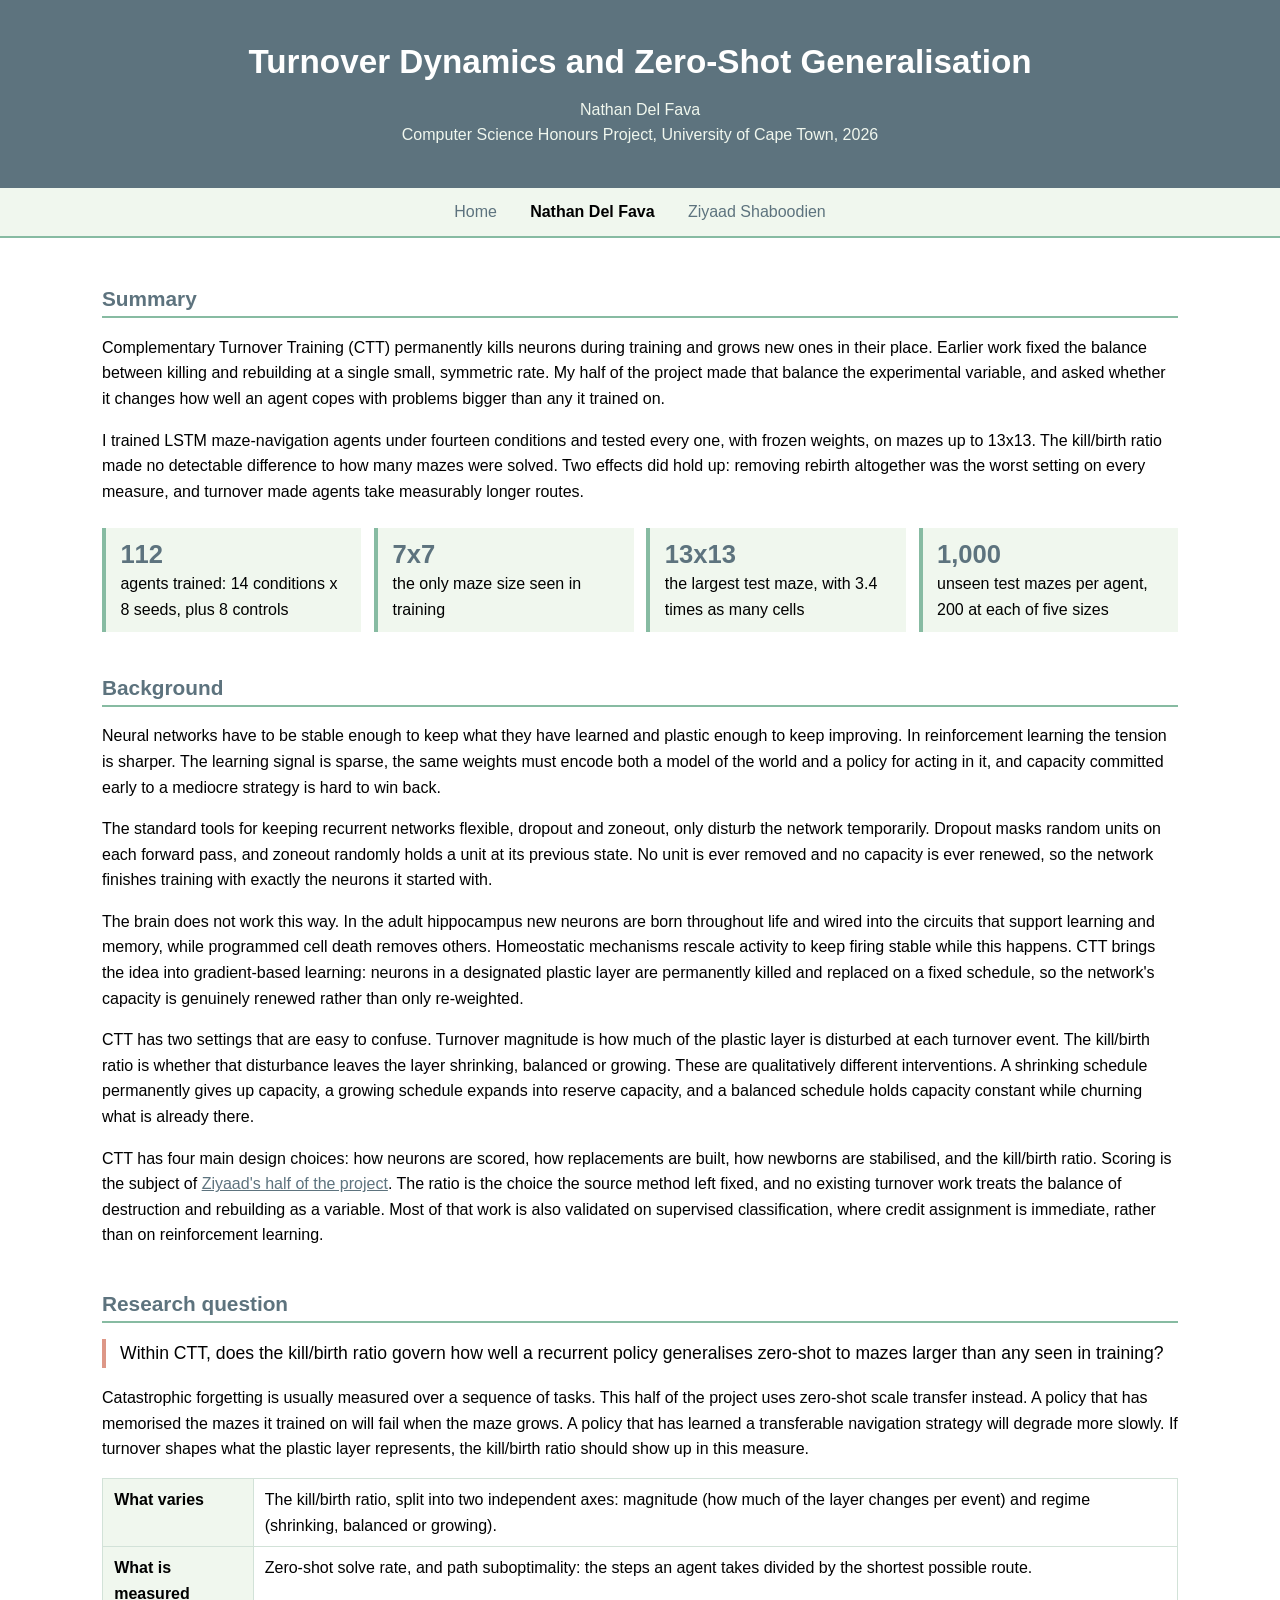
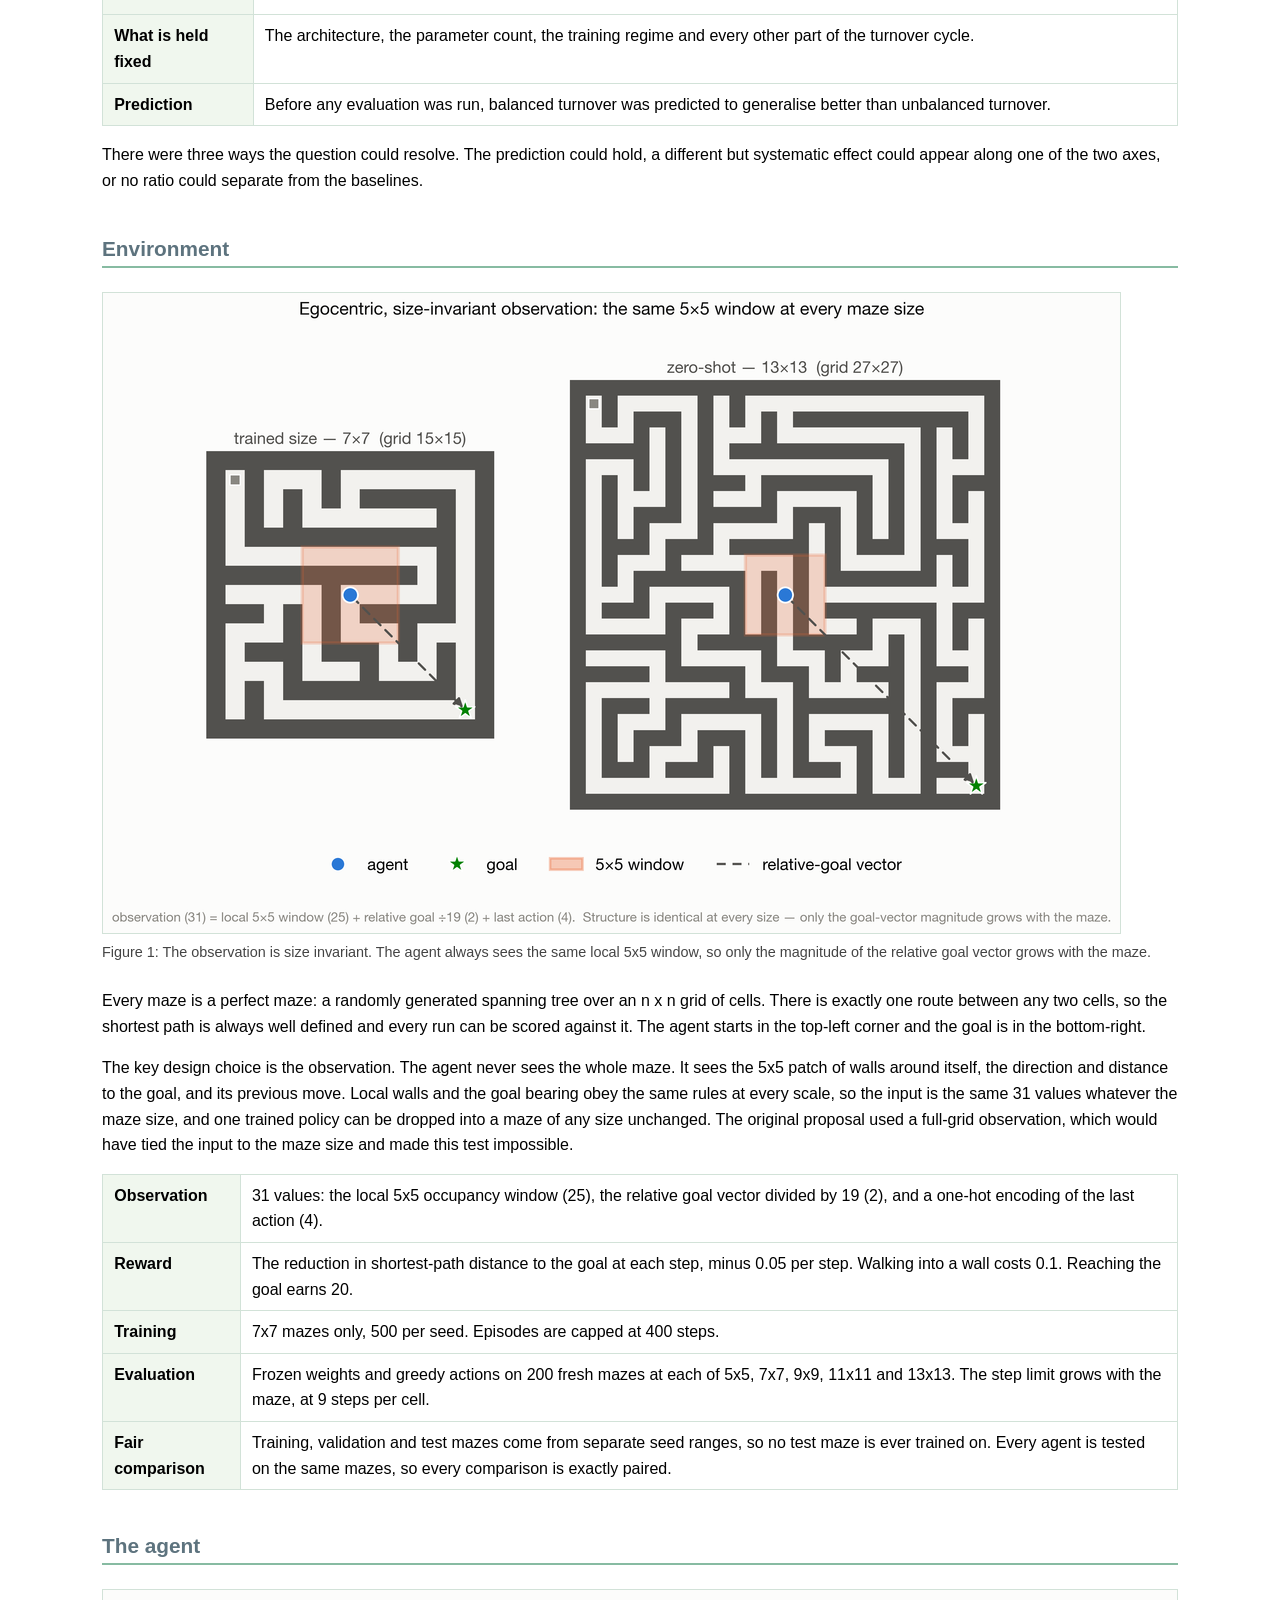
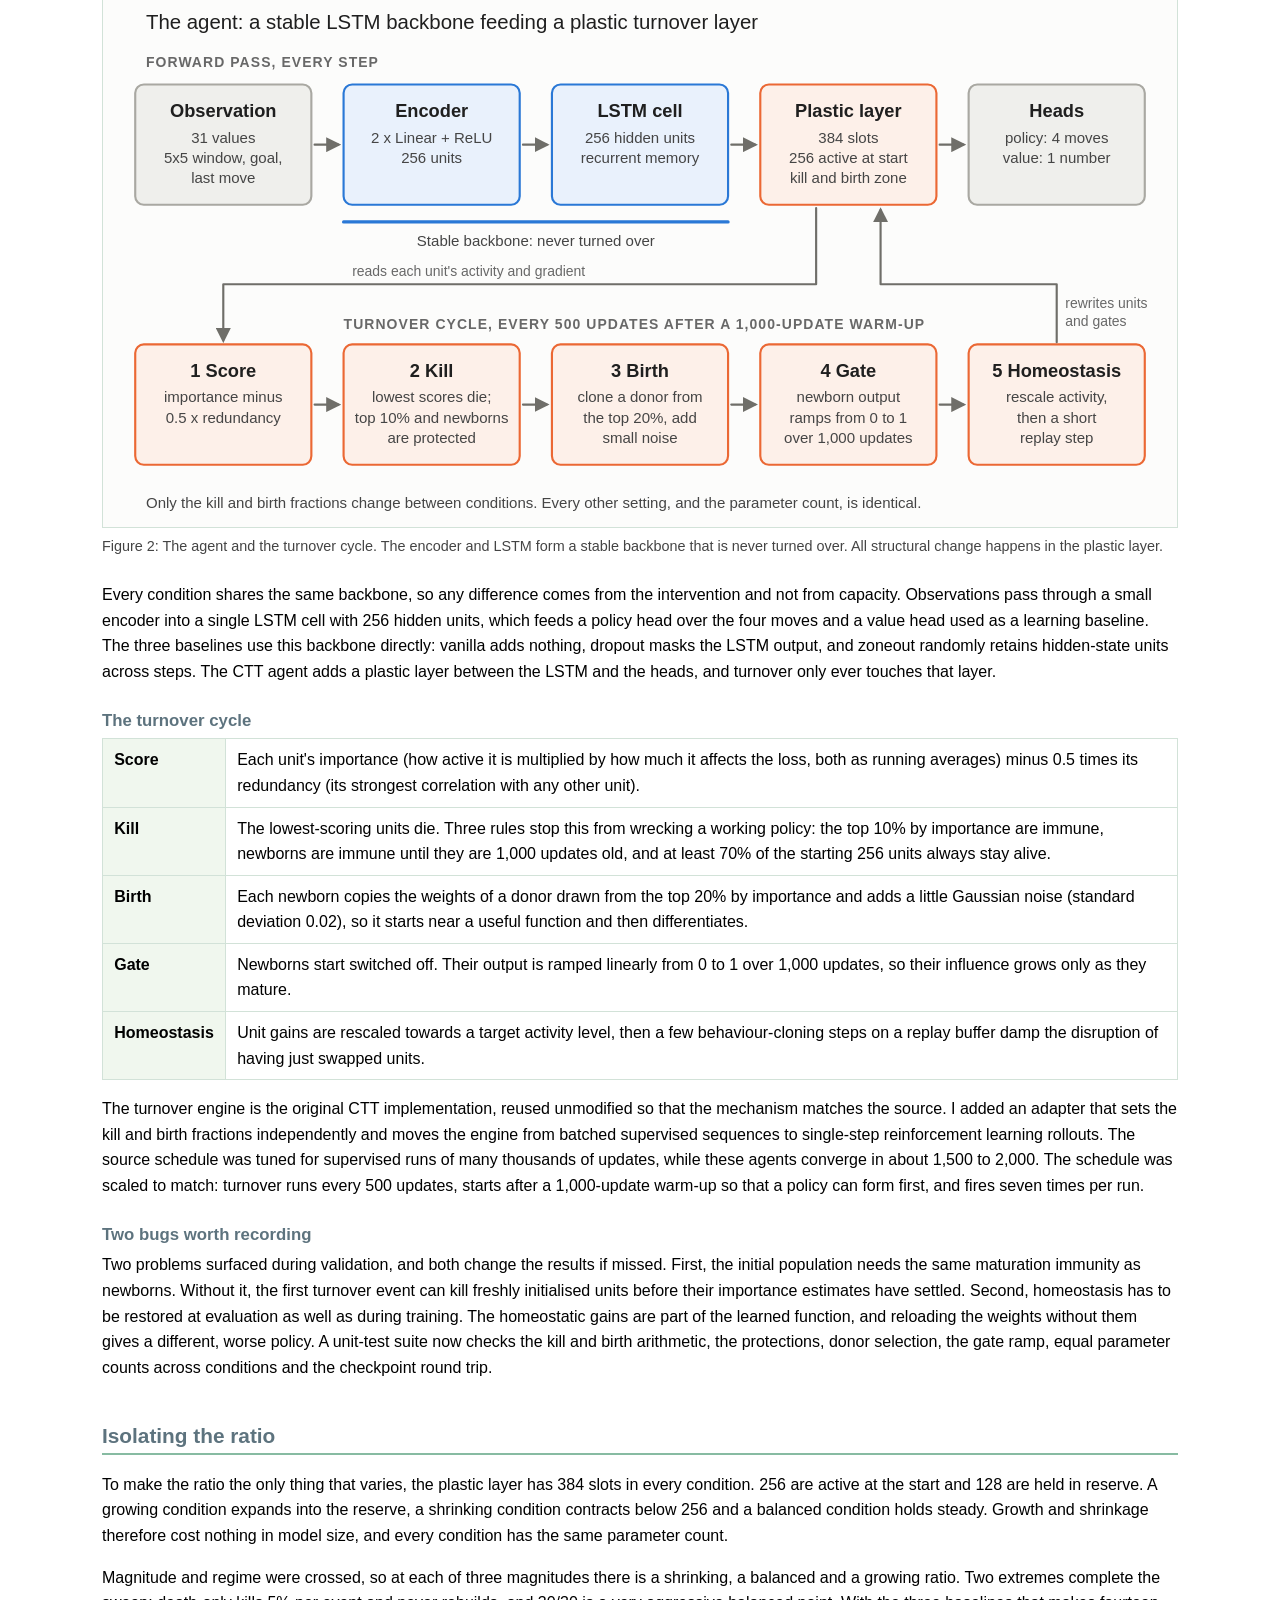
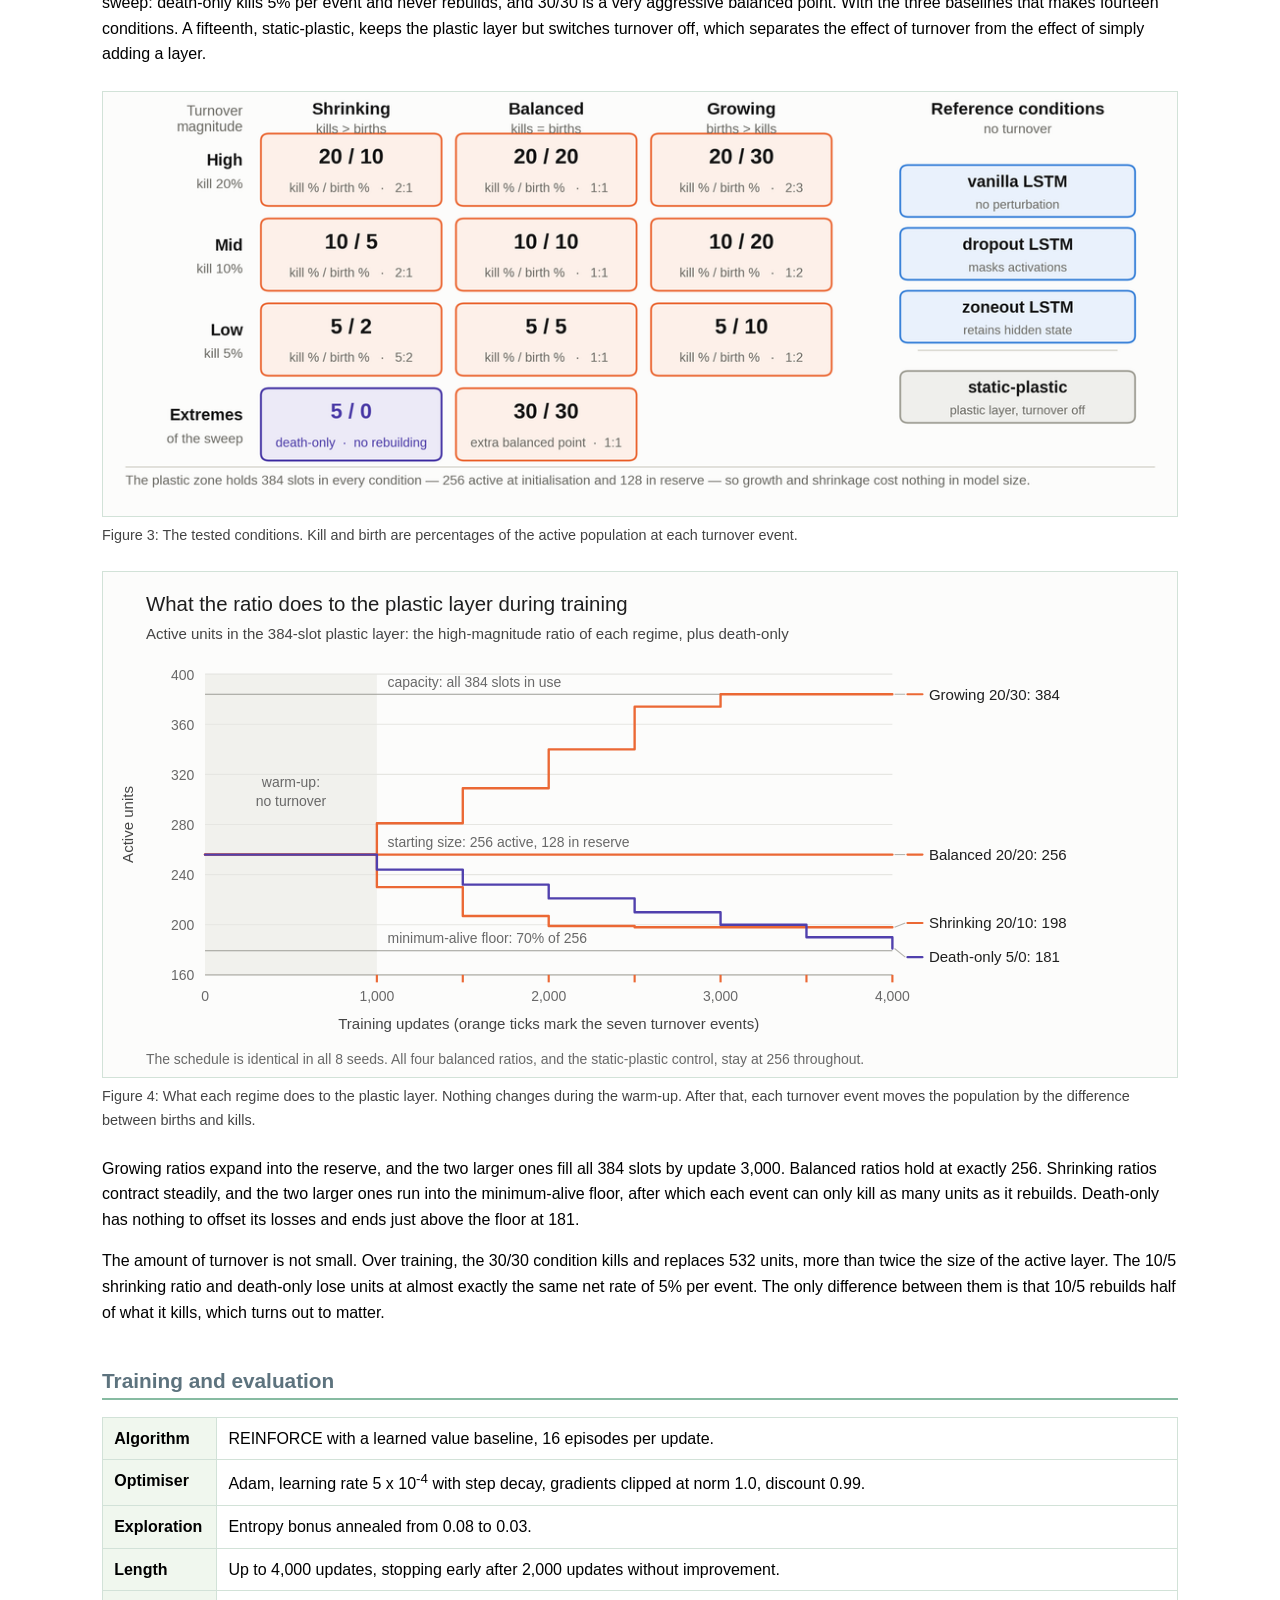
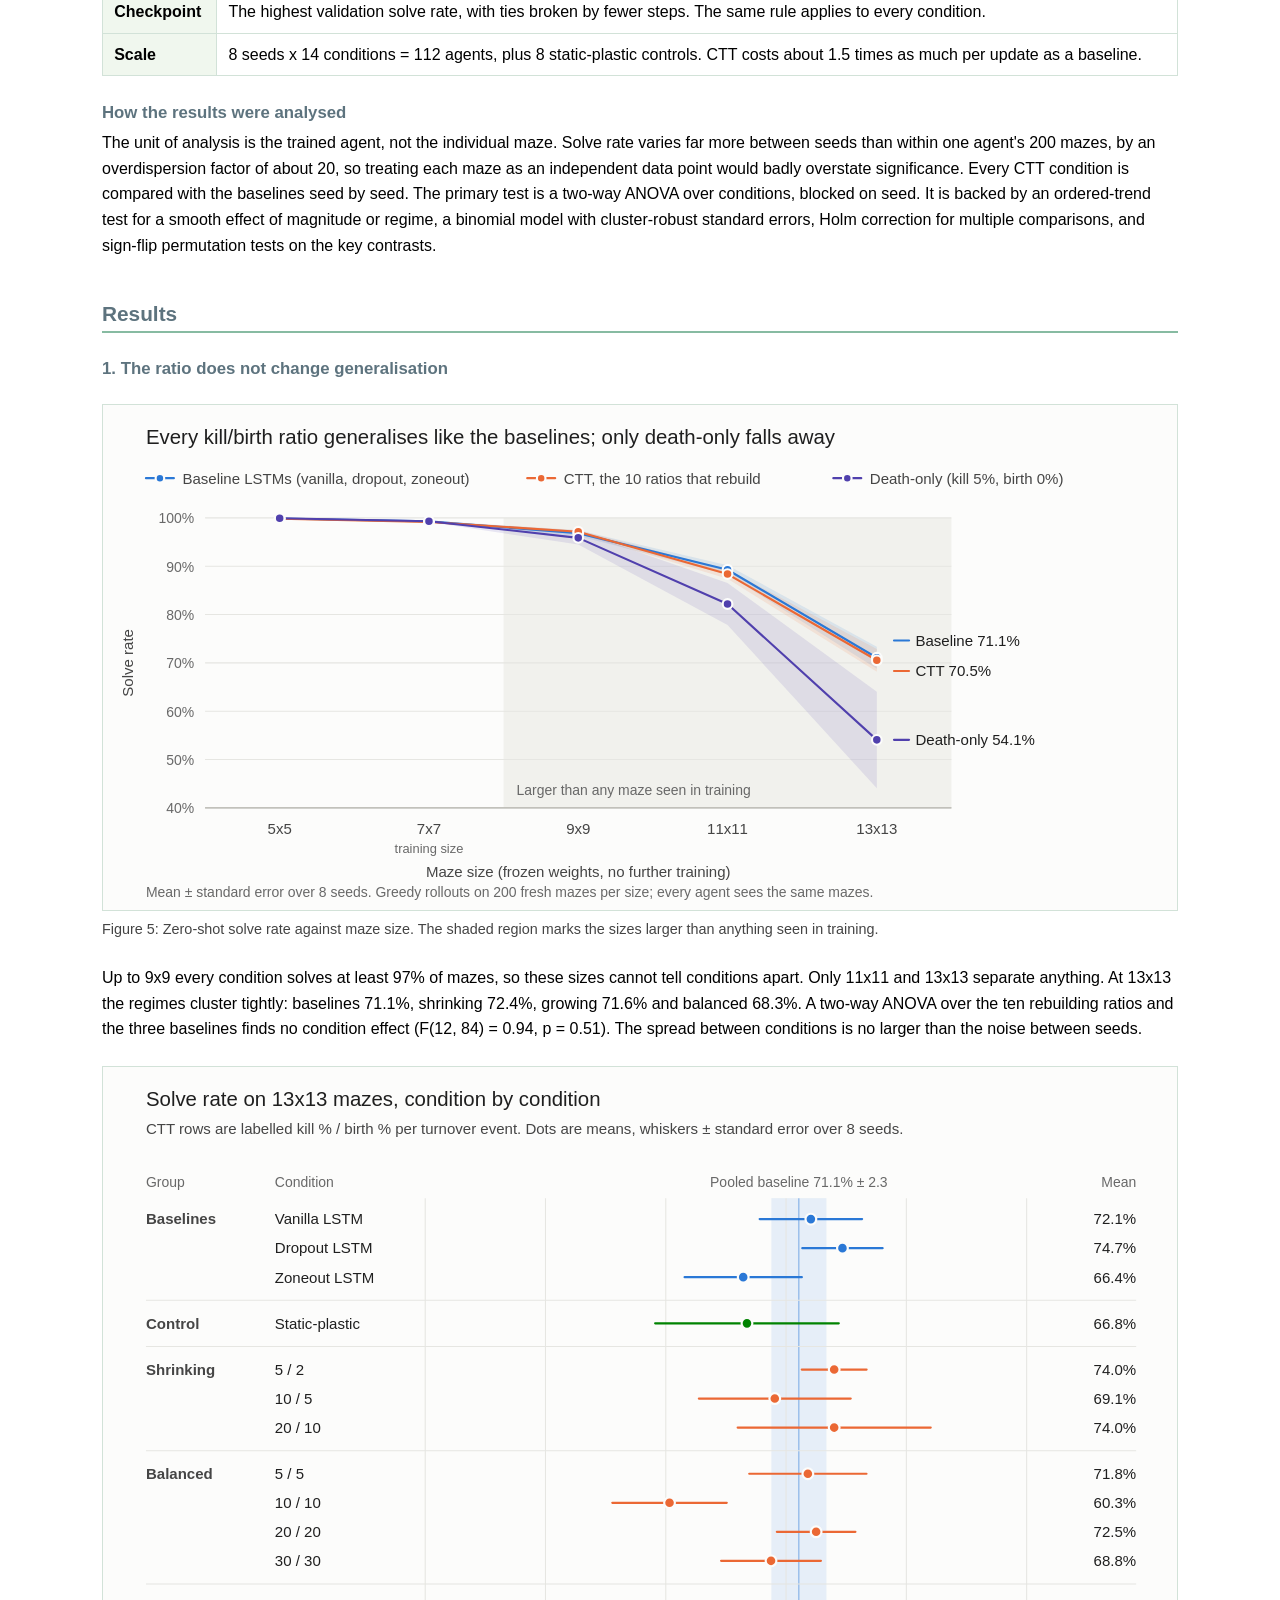
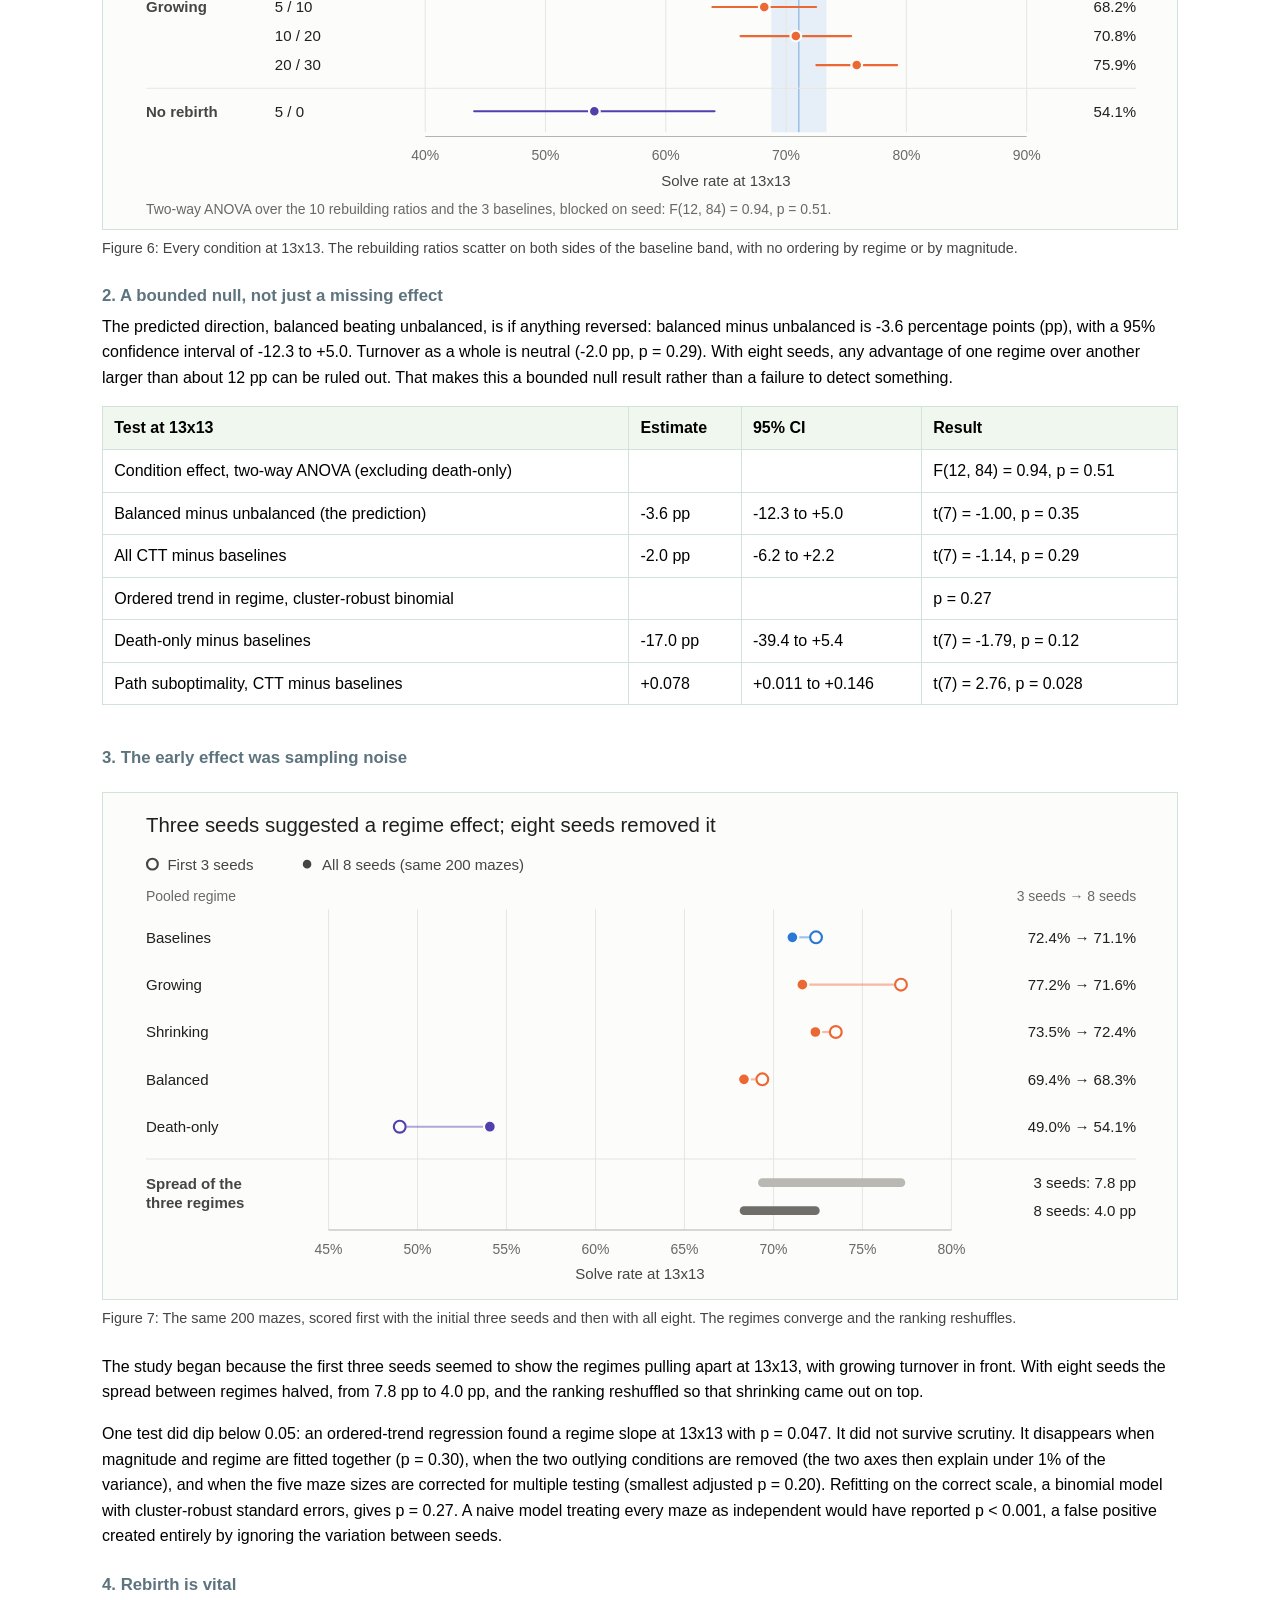
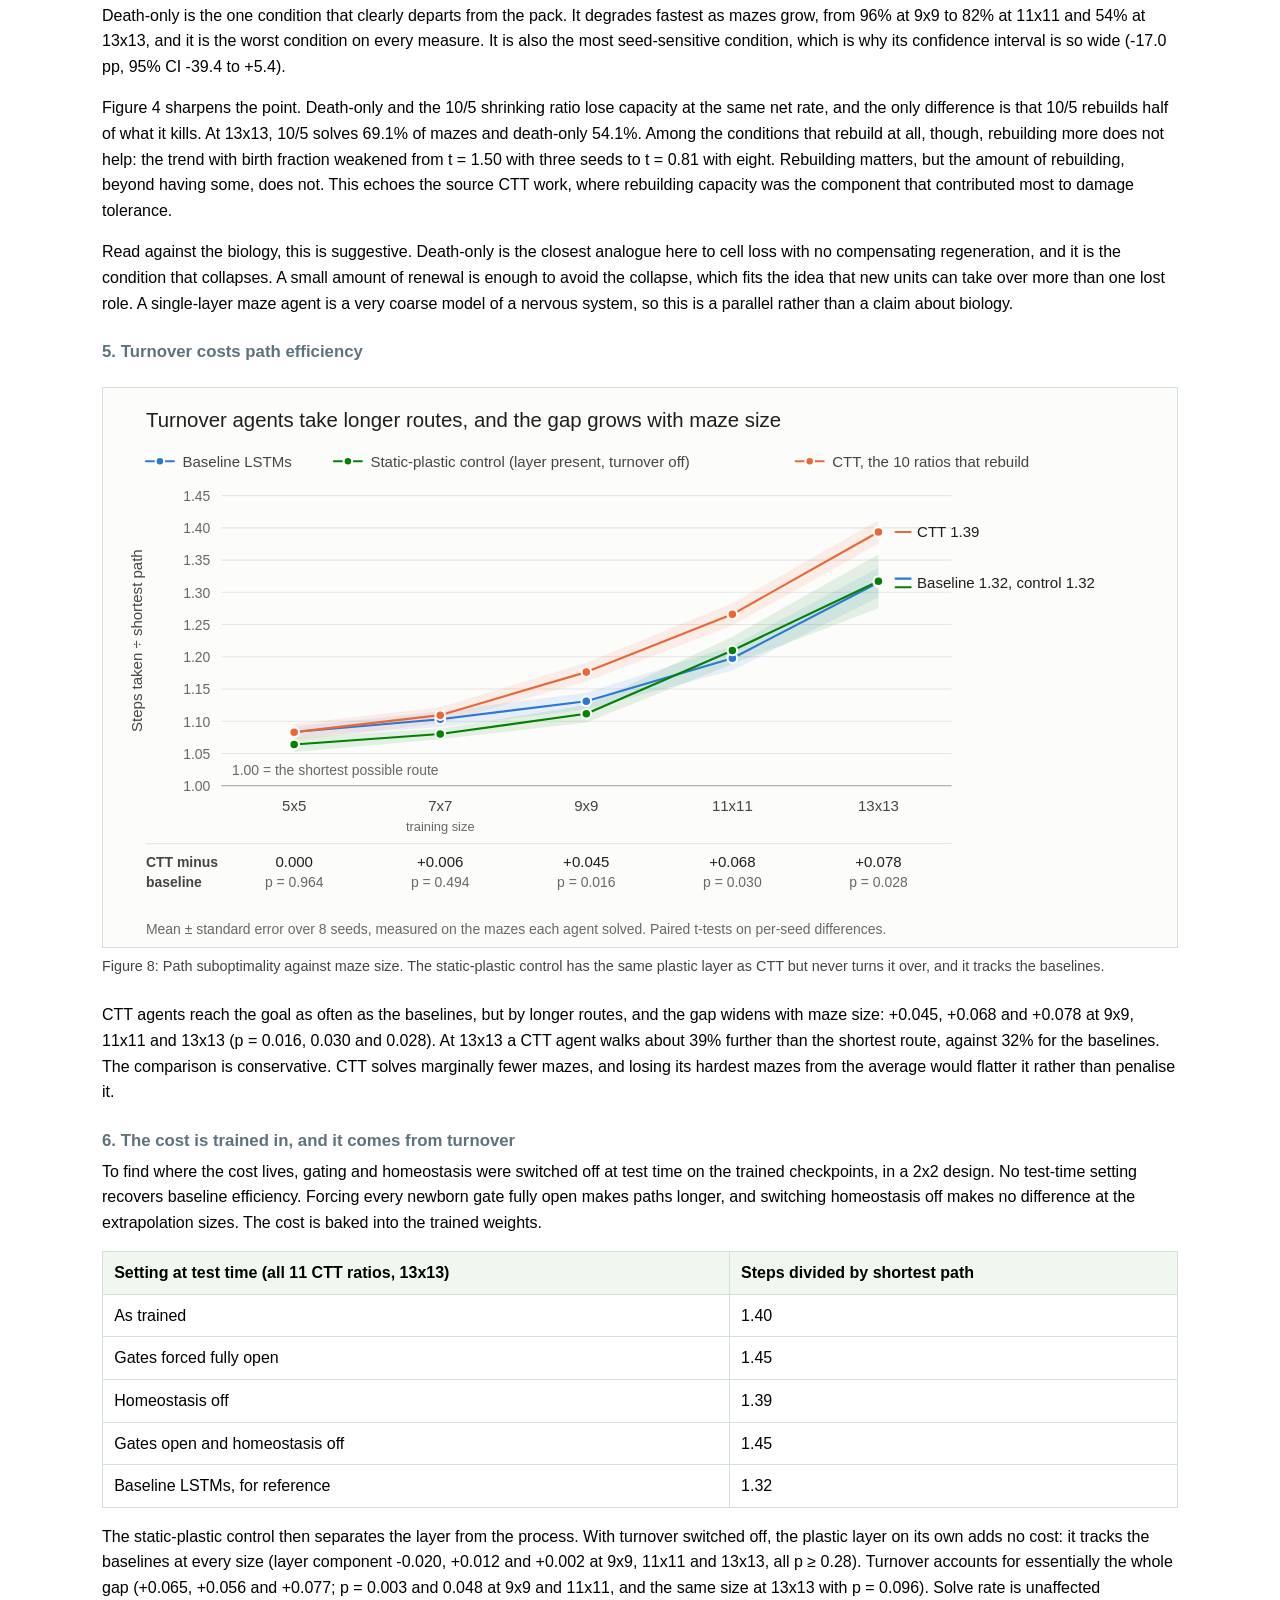
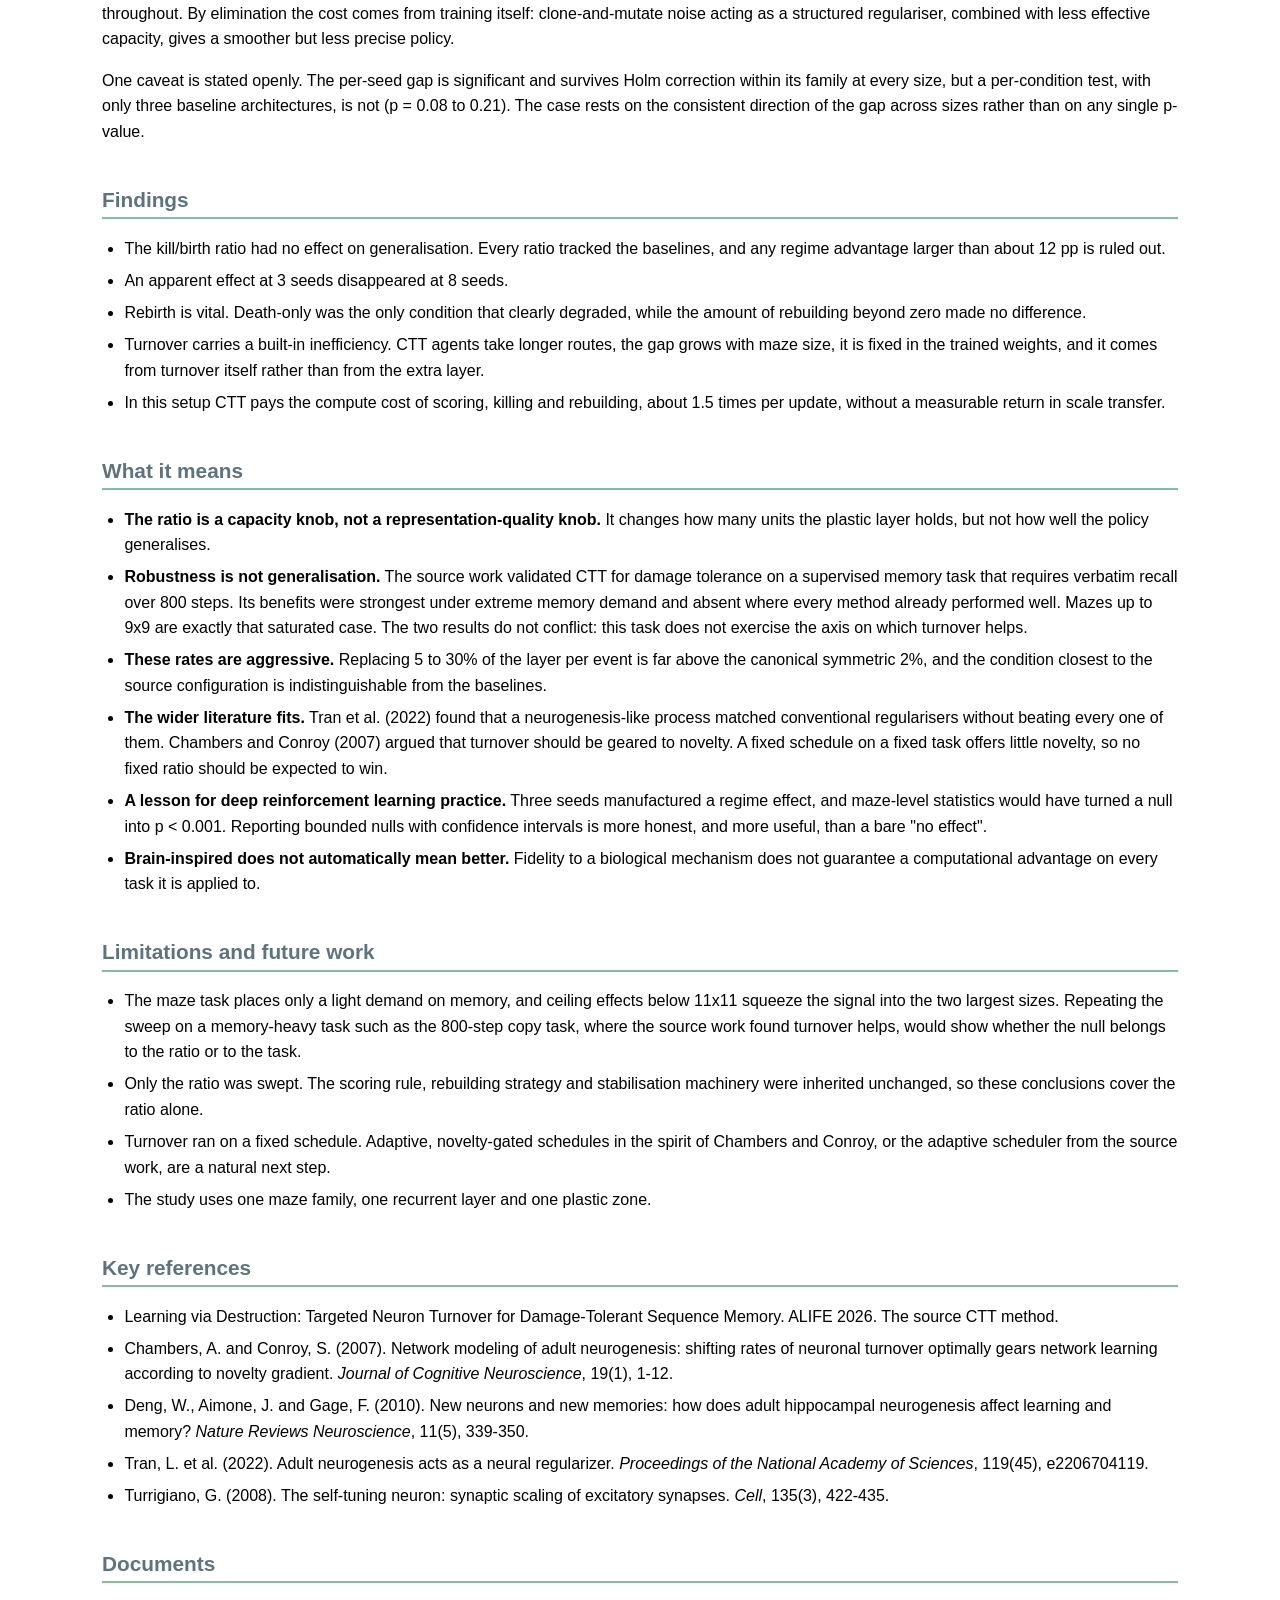
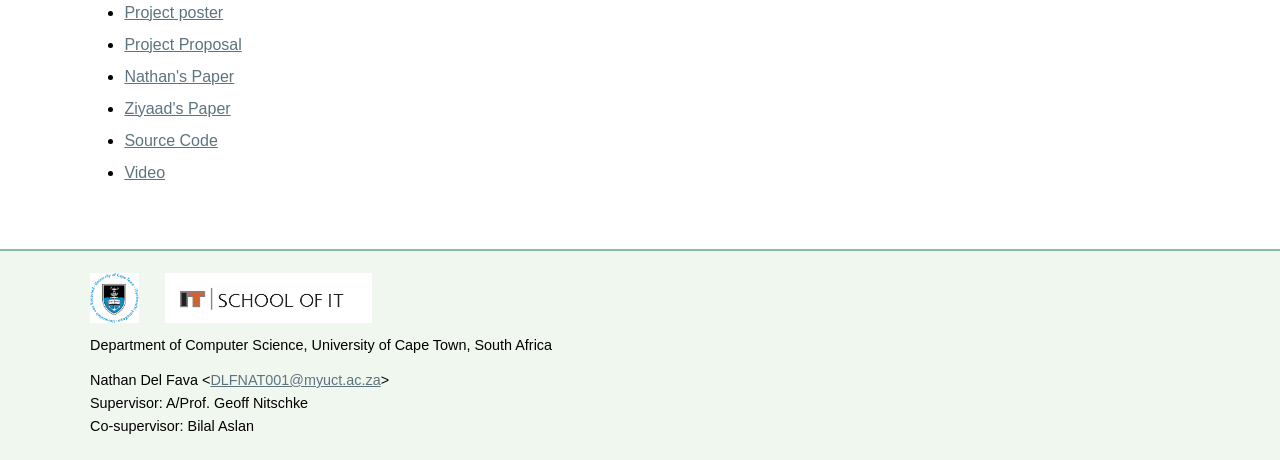
==== commit 60ffb765: "final commit" ====
--- a/delfava.html
+++ b/delfava.html
@@ -573,6 +573,7 @@
 <li><a href="assets/DLFNAT001_BIONN_FinalReport.pdf" target="_blank">Nathan's Paper</a></li>
 <li><a href="assets/SHBZIY001_BIONN_Final_Paper.pdf" target="_blank">Ziyaad's Paper</a></li>
 <li><a href="https://anonymous.4open.science/r/targeted-neuron-turnover/README.md" target="_blank">Source Code</a></li>
+<li><a href="assets/bionn_video.mp4" target="_blank">Video</a></li>
 </ul>
 
 </div>
